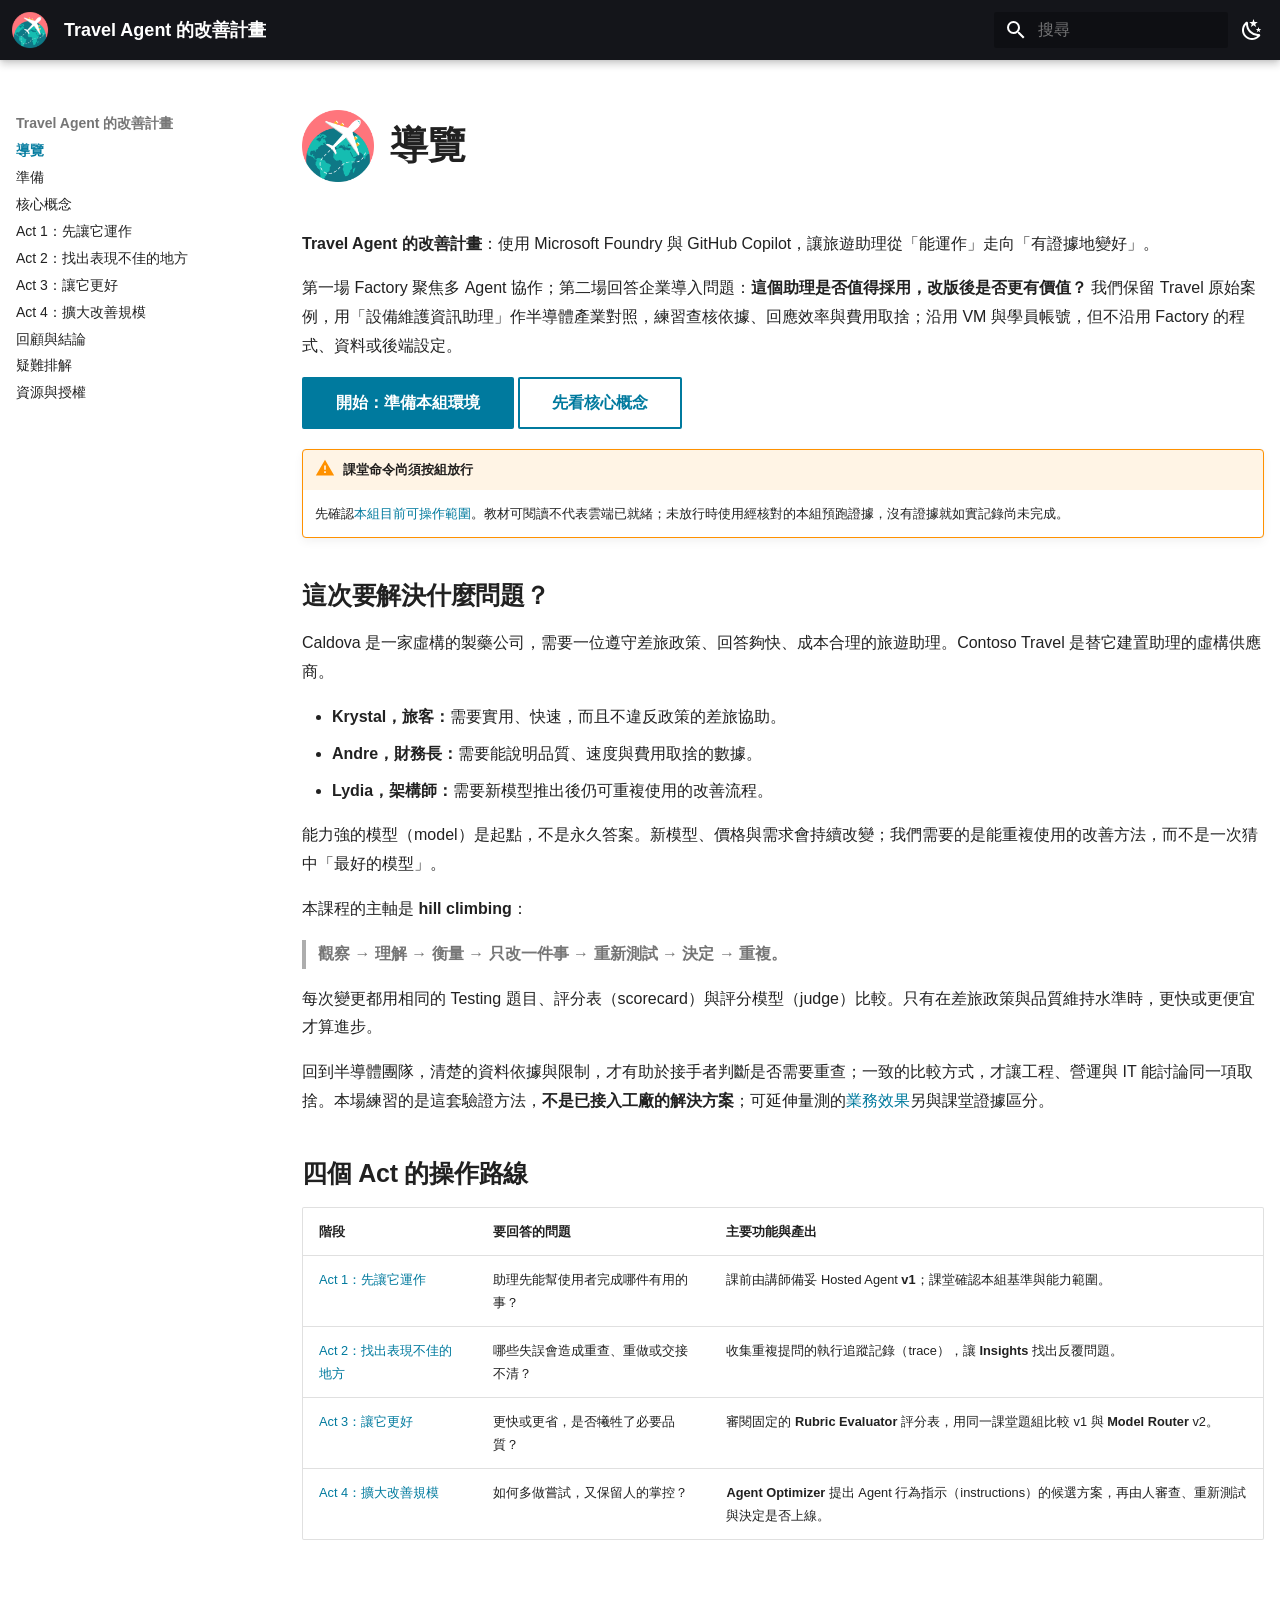
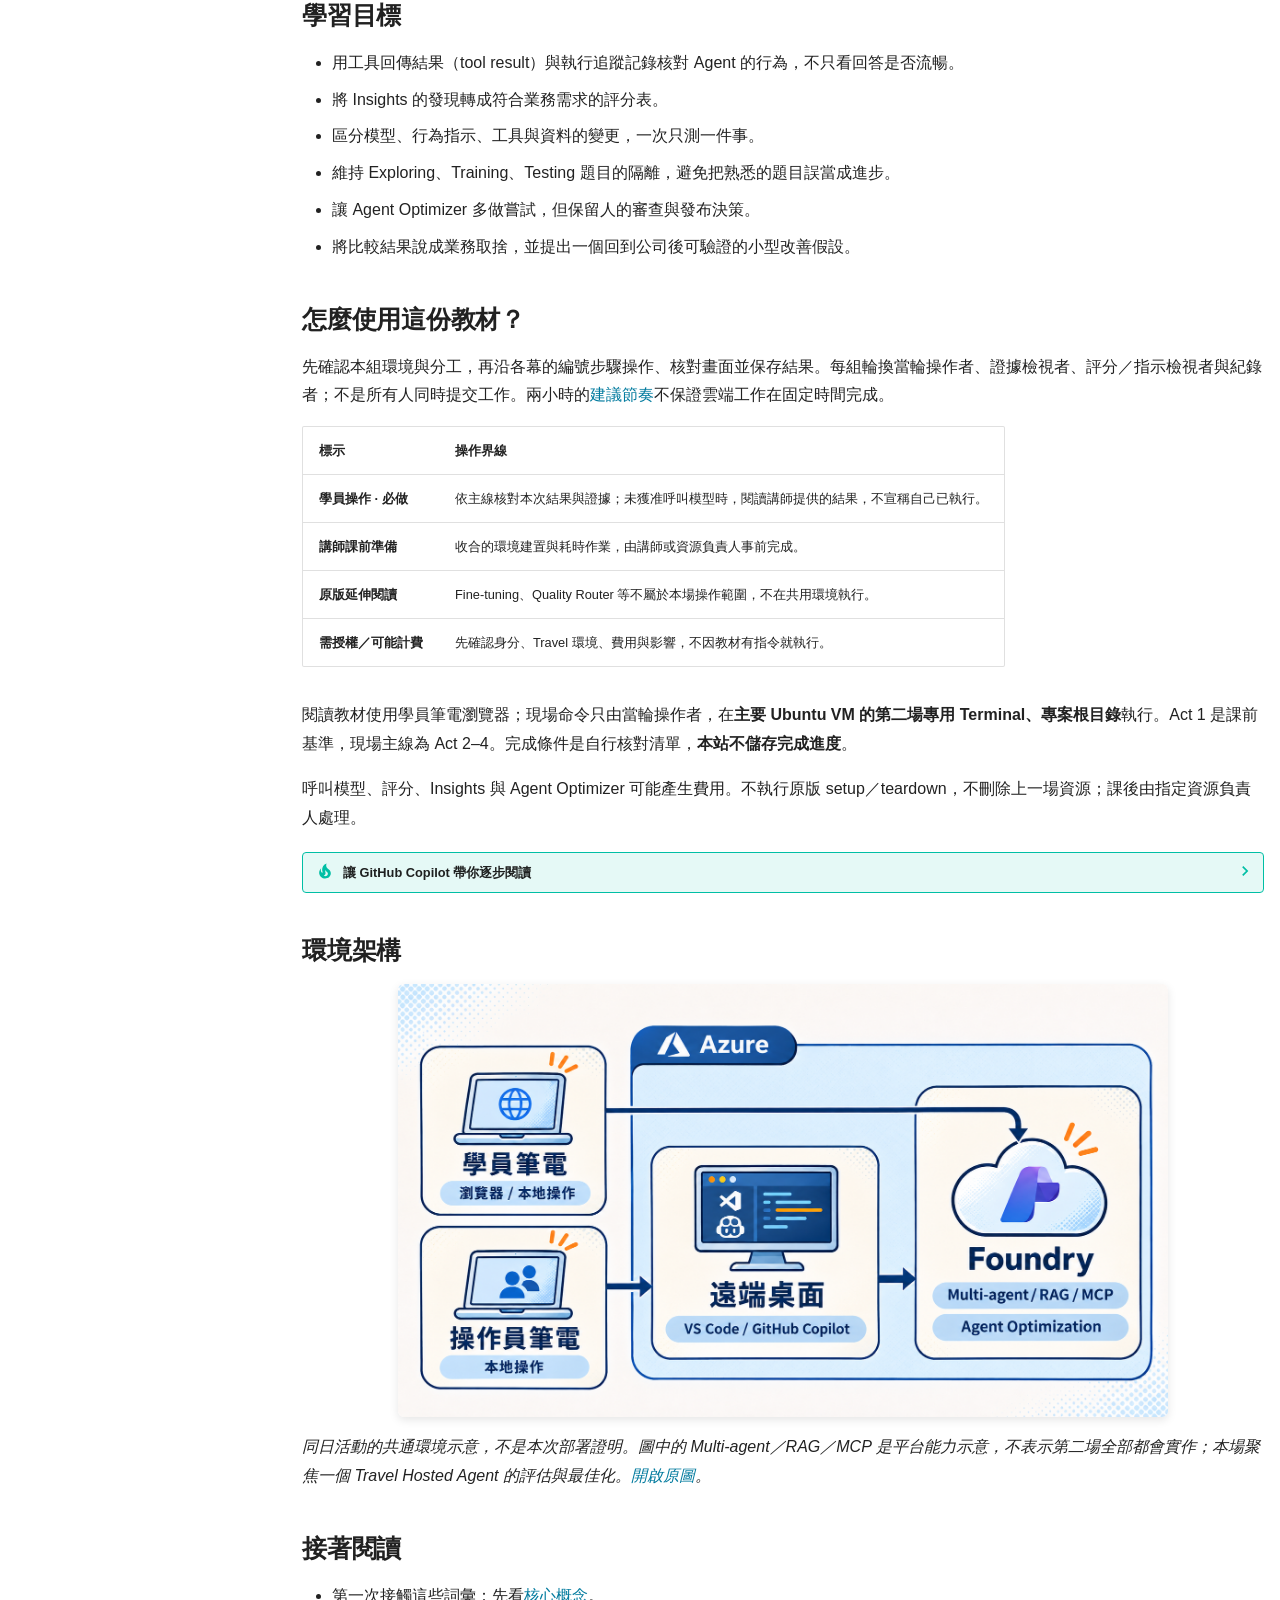
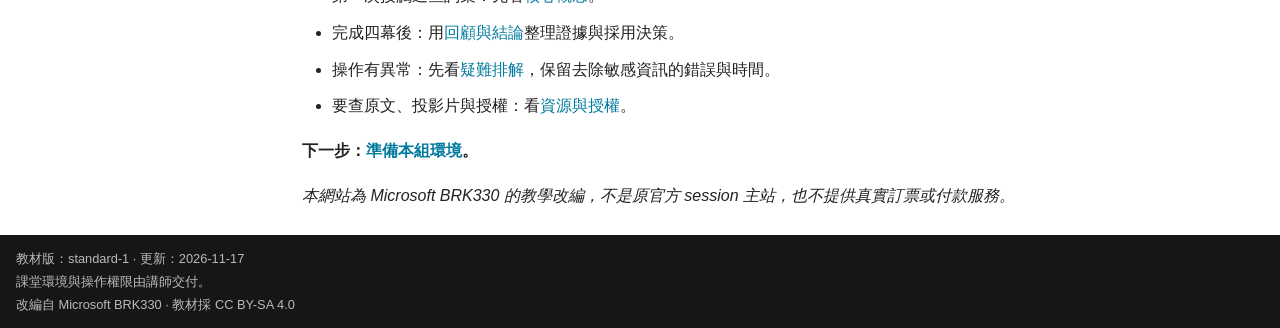
==== index.html @ c8fd4bd0 "Publish standard-1 with MkDocs 1.6.1 Content-SHA256: e7133273ea558224cf7e0428b59989c1e762b5eaa4270de" ====
<!DOCTYPE html><html lang="zh-TW" class="no-js"><head>
    
      <meta charset="utf-8">
      <meta name="viewport" content="width=device-width,initial-scale=1">
      
        <meta name="description" content="使用 Microsoft Foundry 與 GitHub Copilot，走過觀察、衡量、單步改善與人工決策的四幕旅程。">
      
      
      
        <link rel="canonical" href="https://ownway22.github.io/workshop-agent-optimization-pages/">
      
      
      
        <link rel="next" href="getting-started/">
      
      
        
      
      
      <link rel="icon" href="assets/images/travel.png">
      <meta name="generator" content="mkdocs-1.6.1, mkdocs-material-9.8.1">
    
    
      
        <title>導覽 - Travel Agent 的改善計畫</title>
      
    
    
      <link rel="stylesheet" href="assets/stylesheets/main.57a0d79d.min.css">
      
        
        <link rel="stylesheet" href="assets/stylesheets/palette.fb2fffe2.min.css">
      
      


    
    
      
    
    
      
    
    
      <link rel="stylesheet" href="assets/stylesheets/extra.css">
    
    <script>__md_scope=new URL(".",location),__md_hash=e=>[...e].reduce(((e,_)=>(e<<5)-e+_.charCodeAt(0)),0),__md_get=(e,_=localStorage,t=__md_scope)=>JSON.parse(_.getItem(t.pathname+"."+e)),__md_set=(e,_,t=localStorage,a=__md_scope)=>{try{t.setItem(a.pathname+"."+e,JSON.stringify(_))}catch(e){}}</script>
    
      

    
    
  <link href="assets/stylesheets/glightbox.min.css" rel="stylesheet"><script src="assets/javascripts/glightbox.min.js"></script><style id="glightbox-style">
            html.glightbox-open { overflow: initial; height: 100%; }
            .gslide-title { margin-top: 0px; user-select: text; }
            .gslide-desc { color: #666; user-select: text; }
            .gslide-image img { background: white; }
            .gscrollbar-fixer { padding-right: 15px; }
            .gdesc-inner { font-size: 0.75rem; }
            body[data-md-color-scheme="slate"] .gdesc-inner { background: var(--md-default-bg-color); }
            body[data-md-color-scheme="slate"] .gslide-title { color: var(--md-default-fg-color); }
            body[data-md-color-scheme="slate"] .gslide-desc { color: var(--md-default-fg-color); }
        </style></head>
  
  
    
    
      
    
    
    
    
    <body dir="ltr" data-md-color-scheme="default" data-md-color-primary="black" data-md-color-accent="cyan">
  
    
    <input class="md-toggle" data-md-toggle="drawer" type="checkbox" id="__drawer" autocomplete="off">
    <input class="md-toggle" data-md-toggle="search" type="checkbox" id="__search" autocomplete="off">
    <label class="md-overlay" for="__drawer"></label>
    <div data-md-component="skip">
      
        
        <a href="#操作導覽" class="md-skip">
          跳轉到
        </a>
      
    </div>
    <div data-md-component="announce">
      
    </div>
    
    
      

  

<header class="md-header md-header--shadow" data-md-component="header">
  <nav class="md-header__inner md-grid" aria-label="頁首">
    <a href="." title="Travel Agent 的改善計畫" class="md-header__button md-logo" aria-label="Travel Agent 的改善計畫" data-md-component="logo">
      
  <img src="assets/images/travel.png" alt="logo" width="512" height="512" class="no-lightbox off-glb">

    </a>
    <label class="md-header__button md-icon" for="__drawer">
      
      <svg xmlns="http://www.w3.org/2000/svg" viewBox="0 0 24 24"><path d="M3 6h18v2H3zm0 5h18v2H3zm0 5h18v2H3z"></path></svg>
    </label>
    <div class="md-header__title" data-md-component="header-title">
      <div class="md-header__ellipsis">
        <div class="md-header__topic">
          <span class="md-ellipsis">
            Travel Agent 的改善計畫
          </span>
        </div>
        <div class="md-header__topic" data-md-component="header-topic">
          <span class="md-ellipsis">
            
              導覽
            
          </span>
        </div>
      </div>
    </div>
    
      
        <form class="md-header__option" data-md-component="palette">
  
    
    
    
    <input class="md-option" data-md-color-media="" data-md-color-scheme="default" data-md-color-primary="black" data-md-color-accent="cyan" aria-label="切換深色模式" type="radio" name="__palette" id="__palette_0">
    
      <label class="md-header__button md-icon" title="切換深色模式" for="__palette_1" hidden="">
        <svg xmlns="http://www.w3.org/2000/svg" viewBox="0 0 24 24"><path d="m17.75 4.09-2.53 1.94.91 3.06-2.63-1.81-2.63 1.81.91-3.06-2.53-1.94L12.44 4l1.06-3 1.06 3zm3.5 6.91-1.64 1.25.59 1.98-1.7-1.17-1.7 1.17.59-1.98L15.75 11l2.06-.05L18.5 9l.69 1.95zm-2.28 4.95c.83-.08 1.72 1.1 1.19 1.85-.32.45-.66.87-1.08 1.27C15.17 23 8.84 23 4.94 19.07c-3.91-3.9-3.91-10.24 0-14.14.4-.4.82-.76 1.27-1.08.75-.53 1.93.36 1.85 1.19-.27 2.86.69 5.83 2.89 8.02a9.96 9.96 0 0 0 8.02 2.89m-1.64 2.02a12.08 12.08 0 0 1-7.8-3.47c-2.17-2.19-3.33-5-3.49-7.82-2.81 3.14-2.7 7.96.31 10.98 3.02 3.01 7.84 3.12 10.98.31"></path></svg>
      </label>
    
  
    
    
    
    <input class="md-option" data-md-color-media="" data-md-color-scheme="slate" data-md-color-primary="black" data-md-color-accent="cyan" aria-label="切換淺色模式" type="radio" name="__palette" id="__palette_1">
    
      <label class="md-header__button md-icon" title="切換淺色模式" for="__palette_0" hidden="">
        <svg xmlns="http://www.w3.org/2000/svg" viewBox="0 0 24 24"><path d="M12 7a5 5 0 0 1 5 5 5 5 0 0 1-5 5 5 5 0 0 1-5-5 5 5 0 0 1 5-5m0 2a3 3 0 0 0-3 3 3 3 0 0 0 3 3 3 3 0 0 0 3-3 3 3 0 0 0-3-3m0-7 2.39 3.42C13.65 5.15 12.84 5 12 5s-1.65.15-2.39.42zM3.34 7l4.16-.35A7.2 7.2 0 0 0 5.94 8.5c-.44.74-.69 1.5-.83 2.29zm.02 10 1.76-3.77a7.131 7.131 0 0 0 2.38 4.14zM20.65 7l-1.77 3.79a7.02 7.02 0 0 0-2.38-4.15zm-.01 10-4.14.36c.59-.51 1.12-1.14 1.54-1.86.42-.73.69-1.5.83-2.29zM12 22l-2.41-3.44c.74.27 1.55.44 2.41.44.82 0 1.63-.17 2.37-.44z"></path></svg>
      </label>
    
  
</form>
      
    
    
      <script>var palette=__md_get("__palette");if(palette&&palette.color){if("(prefers-color-scheme)"===palette.color.media){var media=matchMedia("(prefers-color-scheme: light)"),input=document.querySelector(media.matches?"[data-md-color-media='(prefers-color-scheme: light)']":"[data-md-color-media='(prefers-color-scheme: dark)']");palette.color.media=input.getAttribute("data-md-color-media"),palette.color.scheme=input.getAttribute("data-md-color-scheme"),palette.color.primary=input.getAttribute("data-md-color-primary"),palette.color.accent=input.getAttribute("data-md-color-accent")}for(var[key,value]of Object.entries(palette.color))document.body.setAttribute("data-md-color-"+key,value)}</script>
    
    
    
      
      
        <label class="md-header__button md-icon" for="__search">
          
          <svg xmlns="http://www.w3.org/2000/svg" viewBox="0 0 24 24"><path d="M9.5 3A6.5 6.5 0 0 1 16 9.5c0 1.61-.59 3.09-1.56 4.23l.27.27h.79l5 5-1.5 1.5-5-5v-.79l-.27-.27A6.52 6.52 0 0 1 9.5 16 6.5 6.5 0 0 1 3 9.5 6.5 6.5 0 0 1 9.5 3m0 2C7 5 5 7 5 9.5S7 14 9.5 14 14 12 14 9.5 12 5 9.5 5"></path></svg>
        </label>
        <div class="md-search" data-md-component="search" role="dialog">
  <label class="md-search__overlay" for="__search"></label>
  <div class="md-search__inner" role="search">
    <form class="md-search__form" name="search">
      <input type="text" class="md-search__input" name="query" aria-label="搜尋" placeholder="搜尋" autocapitalize="off" autocorrect="off" autocomplete="off" spellcheck="false" data-md-component="search-query" required="">
      <label class="md-search__icon md-icon" for="__search">
        
        <svg xmlns="http://www.w3.org/2000/svg" viewBox="0 0 24 24"><path d="M9.5 3A6.5 6.5 0 0 1 16 9.5c0 1.61-.59 3.09-1.56 4.23l.27.27h.79l5 5-1.5 1.5-5-5v-.79l-.27-.27A6.52 6.52 0 0 1 9.5 16 6.5 6.5 0 0 1 3 9.5 6.5 6.5 0 0 1 9.5 3m0 2C7 5 5 7 5 9.5S7 14 9.5 14 14 12 14 9.5 12 5 9.5 5"></path></svg>
        
        <svg xmlns="http://www.w3.org/2000/svg" viewBox="0 0 24 24"><path d="M20 11v2H8l5.5 5.5-1.42 1.42L4.16 12l7.92-7.92L13.5 5.5 8 11z"></path></svg>
      </label>
      <nav class="md-search__options" aria-label="搜尋">
        
        <button type="reset" class="md-search__icon md-icon" title="清除" aria-label="清除" tabindex="-1">
          
          <svg xmlns="http://www.w3.org/2000/svg" viewBox="0 0 24 24"><path d="M19 6.41 17.59 5 12 10.59 6.41 5 5 6.41 10.59 12 5 17.59 6.41 19 12 13.41 17.59 19 19 17.59 13.41 12z"></path></svg>
        </button>
      </nav>
      
        <div class="md-search__suggest" data-md-component="search-suggest"></div>
      
    </form>
    <div class="md-search__output">
      <div class="md-search__scrollwrap" tabindex="0" data-md-scrollfix="">
        <div class="md-search-result" data-md-component="search-result">
          <div class="md-search-result__meta">
            正在初始化搜尋引擎
          </div>
          <ol class="md-search-result__list" role="presentation"></ol>
        </div>
      </div>
    </div>
  </div>
</div>
      
    
    
  </nav>
  
</header>
    
    <div class="md-container" data-md-component="container">
      
      
        
          
        
      
      <main class="md-main" data-md-component="main">
        <div class="md-main__inner md-grid">
          
            
              
                
              
              <div class="md-sidebar md-sidebar--primary" data-md-component="sidebar" data-md-type="navigation">
                <div class="md-sidebar__scrollwrap">
                  <div class="md-sidebar__inner">
                    



  

<nav class="md-nav md-nav--primary md-nav--integrated" aria-label="導覽列" data-md-level="0">
  <label class="md-nav__title" for="__drawer">
    <a href="." title="Travel Agent 的改善計畫" class="md-nav__button md-logo" aria-label="Travel Agent 的改善計畫" data-md-component="logo">
      
  <img src="assets/images/travel.png" alt="logo" width="512" height="512" class="no-lightbox off-glb">

    </a>
    Travel Agent 的改善計畫
  </label>
  
  <ul class="md-nav__list" data-md-scrollfix="">
    
      
      
  
  
    
  
  
  
    <li class="md-nav__item md-nav__item--active">
      
      <input class="md-nav__toggle md-toggle" type="checkbox" id="__toc">
      
      
        
      
      
        <label class="md-nav__link md-nav__link--active" for="__toc">
          
  
  
  <span class="md-ellipsis">
    
  
    導覽
  

    
  </span>
  
  

          <span class="md-nav__icon md-icon"></span>
        </label>
      
      <a href="." class="md-nav__link md-nav__link--active">
        
  
  
  <span class="md-ellipsis">
    
  
    導覽
  

    
  </span>
  
  

      </a>
      
        

  

<nav class="md-nav md-nav--secondary" aria-label="本頁目錄">
  
  
  
    
  
  
    <label class="md-nav__title" for="__toc">
      <span class="md-nav__icon md-icon"></span>
      本頁目錄
    </label>
    <ul class="md-nav__list" data-md-component="toc" data-md-scrollfix="">
      
        <li class="md-nav__item">
  <a href="#這次要解決什麼問題" class="md-nav__link">
    <span class="md-ellipsis">
      
        這次要解決什麼問題？
      
    </span>
  </a>
  
</li>
      
        <li class="md-nav__item">
  <a href="#四個-act-的操作路線" class="md-nav__link">
    <span class="md-ellipsis">
      
        四個 Act 的操作路線
      
    </span>
  </a>
  
</li>
      
        <li class="md-nav__item">
  <a href="#學習目標" class="md-nav__link">
    <span class="md-ellipsis">
      
        學習目標
      
    </span>
  </a>
  
</li>
      
        <li class="md-nav__item">
  <a href="#怎麼使用這份教材" class="md-nav__link">
    <span class="md-ellipsis">
      
        怎麼使用這份教材？
      
    </span>
  </a>
  
</li>
      
        <li class="md-nav__item">
  <a href="#環境架構" class="md-nav__link">
    <span class="md-ellipsis">
      
        環境架構
      
    </span>
  </a>
  
</li>
      
        <li class="md-nav__item">
  <a href="#接著閱讀" class="md-nav__link">
    <span class="md-ellipsis">
      
        接著閱讀
      
    </span>
  </a>
  
</li>
      
    </ul>
  
</nav>
      
    </li>
  

    
      
      
  
  
  
  
    <li class="md-nav__item">
      <a href="getting-started/" class="md-nav__link">
        
  
  
  <span class="md-ellipsis">
    
  
    準備
  

    
  </span>
  
  

      </a>
    </li>
  

    
      
      
  
  
  
  
    <li class="md-nav__item">
      <a href="reference/concepts/" class="md-nav__link">
        
  
  
  <span class="md-ellipsis">
    
  
    核心概念
  

    
  </span>
  
  

      </a>
    </li>
  

    
      
      
  
  
  
  
    <li class="md-nav__item">
      <a href="act-1/" class="md-nav__link">
        
  
  
  <span class="md-ellipsis">
    
  
    Act 1：先讓它運作
  

    
  </span>
  
  

      </a>
    </li>
  

    
      
      
  
  
  
  
    <li class="md-nav__item">
      <a href="act-2/" class="md-nav__link">
        
  
  
  <span class="md-ellipsis">
    
  
    Act 2：找出表現不佳的地方
  

    
  </span>
  
  

      </a>
    </li>
  

    
      
      
  
  
  
  
    <li class="md-nav__item">
      <a href="act-3/" class="md-nav__link">
        
  
  
  <span class="md-ellipsis">
    
  
    Act 3：讓它更好
  

    
  </span>
  
  

      </a>
    </li>
  

    
      
      
  
  
  
  
    <li class="md-nav__item">
      <a href="act-4/" class="md-nav__link">
        
  
  
  <span class="md-ellipsis">
    
  
    Act 4：擴大改善規模
  

    
  </span>
  
  

      </a>
    </li>
  

    
      
      
  
  
  
  
    <li class="md-nav__item">
      <a href="reference/review-and-conclusion/" class="md-nav__link">
        
  
  
  <span class="md-ellipsis">
    
  
    回顧與結論
  

    
  </span>
  
  

      </a>
    </li>
  

    
      
      
  
  
  
  
    <li class="md-nav__item">
      <a href="reference/troubleshooting/" class="md-nav__link">
        
  
  
  <span class="md-ellipsis">
    
  
    疑難排解
  

    
  </span>
  
  

      </a>
    </li>
  

    
      
      
  
  
  
  
    <li class="md-nav__item">
      <a href="reference/resources-and-license/" class="md-nav__link">
        
  
  
  <span class="md-ellipsis">
    
  
    資源與授權
  

    
  </span>
  
  

      </a>
    </li>
  

    
  </ul>
</nav>
                  </div>
                </div>
              </div>
            
            
          
          
            <div class="md-content" data-md-component="content">
              
              <article class="md-content__inner md-typeset">
                
                  
  




<h1 class="travel-title workshop-home-title" id="操作導覽"><img src="assets/images/travel.png" alt="" width="72" height="72" class="travel-logo workshop-title-icon no-lightbox off-glb" aria-hidden="true"> 導覽<a class="headerlink" href="#操作導覽" title="Permanent link">¶</a></h1>
<p><strong>Travel Agent 的改善計畫</strong>：使用 Microsoft Foundry 與 GitHub Copilot，讓旅遊助理從「能運作」走向「有證據地變好」。</p>
<p>第一場 Factory 聚焦多 Agent 協作；第二場回答企業導入問題：<strong>這個助理是否值得採用，改版後是否更有價值？</strong> 我們保留 Travel 原始案例，用「設備維護資訊助理」作半導體產業對照，練習查核依據、回應效率與費用取捨；沿用 VM 與學員帳號，但不沿用 Factory 的程式、資料或後端設定。</p>
<p><a class="md-button md-button--primary" href="getting-started/">開始：準備本組環境</a>
<a class="md-button" href="reference/concepts/">先看核心概念</a></p>
<div class="admonition warning">
<p class="admonition-title">課堂命令尚須按組放行</p>
<p>先確認<a href="getting-started/#readiness">本組目前可操作範圍</a>。教材可閱讀不代表雲端已就緒；未放行時使用經核對的本組預跑證據，沒有證據就如實記錄尚未完成。</p>
</div>
<h2 id="這次要解決什麼問題">這次要解決什麼問題？<a class="headerlink" href="#這次要解決什麼問題" title="Permanent link">¶</a></h2>
<p>Caldova 是一家虛構的製藥公司，需要一位遵守差旅政策、回答夠快、成本合理的旅遊助理。Contoso Travel 是替它建置助理的虛構供應商。</p>
<ul>
<li><strong>Krystal，旅客：</strong>需要實用、快速，而且不違反政策的差旅協助。</li>
<li><strong>Andre，財務長：</strong>需要能說明品質、速度與費用取捨的數據。</li>
<li><strong>Lydia，架構師：</strong>需要新模型推出後仍可重複使用的改善流程。</li>
</ul>
<p>能力強的模型（model）是起點，不是永久答案。新模型、價格與需求會持續改變；我們需要的是能重複使用的改善方法，而不是一次猜中「最好的模型」。</p>
<p>本課程的主軸是 <strong>hill climbing</strong>：</p>
<blockquote>
<p><strong>觀察 → 理解 → 衡量 → 只改一件事 → 重新測試 → 決定 → 重複。</strong></p>
</blockquote>
<p>每次變更都用相同的 Testing 題目、評分表（scorecard）與評分模型（judge）比較。只有在差旅政策與品質維持水準時，更快或更便宜才算進步。</p>
<p>回到半導體團隊，清楚的資料依據與限制，才有助於接手者判斷是否需要重查；一致的比較方式，才讓工程、營運與 IT 能討論同一項取捨。本場練習的是這套驗證方法，<strong>不是已接入工廠的解決方案</strong>；可延伸量測的<a href="reference/review-and-conclusion/#business-outcomes">業務效果</a>另與課堂證據區分。</p>
<h2 id="四個-act-的操作路線">四個 Act 的操作路線<a class="headerlink" href="#四個-act-的操作路線" title="Permanent link">¶</a></h2>
<table>
<thead>
<tr>
<th>階段</th>
<th>要回答的問題</th>
<th>主要功能與產出</th>
</tr>
</thead>
<tbody>
<tr>
<td><a href="act-1/">Act 1：先讓它運作</a></td>
<td>助理先能幫使用者完成哪件有用的事？</td>
<td>課前由講師備妥 Hosted Agent <strong>v1</strong>；課堂確認本組基準與能力範圍。</td>
</tr>
<tr>
<td><a href="act-2/">Act 2：找出表現不佳的地方</a></td>
<td>哪些失誤會造成重查、重做或交接不清？</td>
<td>收集重複提問的執行追蹤記錄（trace），讓 <strong>Insights</strong> 找出反覆問題。</td>
</tr>
<tr>
<td><a href="act-3/">Act 3：讓它更好</a></td>
<td>更快或更省，是否犧牲了必要品質？</td>
<td>審閱固定的 <strong>Rubric Evaluator</strong> 評分表，用同一課堂題組比較 v1 與 <strong>Model Router</strong> v2。</td>
</tr>
<tr>
<td><a href="act-4/">Act 4：擴大改善規模</a></td>
<td>如何多做嘗試，又保留人的掌控？</td>
<td><strong>Agent Optimizer</strong> 提出 Agent 行為指示（instructions）的候選方案，再由人審查、重新測試與決定是否上線。</td>
</tr>
</tbody>
</table>
<h2 id="學習目標">學習目標<a class="headerlink" href="#學習目標" title="Permanent link">¶</a></h2>
<ul>
<li>用工具回傳結果（tool result）與執行追蹤記錄核對 Agent 的行為，不只看回答是否流暢。</li>
<li>將 Insights 的發現轉成符合業務需求的評分表。</li>
<li>區分模型、行為指示、工具與資料的變更，一次只測一件事。</li>
<li>維持 Exploring、Training、Testing 題目的隔離，避免把熟悉的題目誤當成進步。</li>
<li>讓 Agent Optimizer 多做嘗試，但保留人的審查與發布決策。</li>
<li>將比較結果說成業務取捨，並提出一個回到公司後可驗證的小型改善假設。</li>
</ul>
<h2 id="怎麼使用這份教材">怎麼使用這份教材？<a class="headerlink" href="#怎麼使用這份教材" title="Permanent link">¶</a></h2>
<p>先確認本組環境與分工，再沿各幕的編號步驟操作、核對畫面並保存結果。每組輪換當輪操作者、證據檢視者、評分／指示檢視者與紀錄者；不是所有人同時提交工作。兩小時的<a href="getting-started/#schedule">建議節奏</a>不保證雲端工作在固定時間完成。</p>
<table>
<thead>
<tr>
<th>標示</th>
<th>操作界線</th>
</tr>
</thead>
<tbody>
<tr>
<td><strong>學員操作 · 必做</strong></td>
<td>依主線核對本次結果與證據；未獲准呼叫模型時，閱讀講師提供的結果，不宣稱自己已執行。</td>
</tr>
<tr>
<td><strong>講師課前準備</strong></td>
<td>收合的環境建置與耗時作業，由講師或資源負責人事前完成。</td>
</tr>
<tr>
<td><strong>原版延伸閱讀</strong></td>
<td>Fine-tuning、Quality Router 等不屬於本場操作範圍，不在共用環境執行。</td>
</tr>
<tr>
<td><strong>需授權／可能計費</strong></td>
<td>先確認身分、Travel 環境、費用與影響，不因教材有指令就執行。</td>
</tr>
</tbody>
</table>
<p>閱讀教材使用學員筆電瀏覽器；現場命令只由當輪操作者，在<strong>主要 Ubuntu VM 的第二場專用 Terminal、專案根目錄</strong>執行。Act 1 是課前基準，現場主線為 Act 2–4。完成條件是自行核對清單，<strong>本站不儲存完成進度</strong>。</p>
<p>呼叫模型、評分、Insights 與 Agent Optimizer 可能產生費用。不執行原版 setup／teardown，不刪除上一場資源；課後由指定資源負責人處理。</p>
<details class="tip">
<summary>讓 GitHub Copilot 帶你逐步閱讀</summary>
<p>將以下 prompt 貼到 Copilot Chat。它可以協助說明，不代表獲得操作雲端資源的授權。</p>
<div class="highlight"><pre><span></span><code>請依照 Travel Agent 的改善計畫，從「準備」開始，一次帶我完成一個步驟。
每一步先說明目的與 hill climbing 的關係，確認本組已放行，再解釋本場交付的指令。
等我貼上結果後，解釋實際產出、注意事項與下一步。
不要照搬原版 setup／teardown，不自行提交雲端工作或切換上線版本。
</code></pre></div>
</details>
<h2 id="環境架構">環境架構<a class="headerlink" href="#環境架構" title="Permanent link">¶</a></h2>
<p><a class="glightbox" data-type="image" data-width="auto" data-height="auto" href="assets/images/workshop-env-architecture.png" data-title="Workshop 環境架構示意：學員筆電連接 Microsoft Foundry，操作員透過 Azure 遠端桌面的 VS Code 與 GitHub Copilot 操作 Foundry" data-desc-position="bottom"><img alt="Workshop 環境架構示意：學員筆電連接 Microsoft Foundry，操作員透過 Azure 遠端桌面的 VS Code 與 GitHub Copilot 操作 Foundry" class="workshop-architecture" decoding="async" height="941" loading="lazy" src="assets/images/workshop-env-architecture.png" width="1672"></a></p>
<p><em>同日活動的共通環境示意，不是本次部署證明。圖中的 Multi-agent／RAG／MCP 是平台能力示意，不表示第二場全部都會實作；本場聚焦一個 Travel Hosted Agent 的評估與最佳化。<a href="assets/images/workshop-env-architecture.png">開啟原圖</a>。</em></p>
<h2 id="接著閱讀">接著閱讀<a class="headerlink" href="#接著閱讀" title="Permanent link">¶</a></h2>
<ul>
<li>第一次接觸這些詞彙：先看<a href="reference/concepts/">核心概念</a>。</li>
<li>完成四幕後：用<a href="reference/review-and-conclusion/">回顧與結論</a>整理證據與採用決策。</li>
<li>操作有異常：先看<a href="reference/troubleshooting/">疑難排解</a>，保留去除敏感資訊的錯誤與時間。</li>
<li>要查原文、投影片與授權：看<a href="reference/resources-and-license/">資源與授權</a>。</li>
</ul>
<p><strong>下一步：<a href="getting-started/">準備本組環境</a>。</strong></p>
<p><em>本網站為 Microsoft BRK330 的教學改編，不是原官方 session 主站，也不提供真實訂票或付款服務。</em></p>







  
  




  



                
              </article>
            </div>
          
          
<script>var target=document.getElementById(location.hash.slice(1));target&&target.name&&(target.checked=target.name.startsWith("__tabbed_"))</script>
        </div>
        
          <button type="button" class="md-top md-icon" data-md-component="top" hidden="">
  
  <svg xmlns="http://www.w3.org/2000/svg" viewBox="0 0 24 24"><path d="M13 20h-2V8l-5.5 5.5-1.42-1.42L12 4.16l7.92 7.92-1.42 1.42L13 8z"></path></svg>
  回到頂端
</button>
        
      </main>
      
        <footer class="md-footer">
  
  <div class="md-footer-meta md-typeset">
    <div class="md-footer-meta__inner md-grid">
      <div class="md-copyright">
  
    <div class="md-copyright__highlight">
      教材版：standard-1 · 更新：2026-11-17<br> 課堂環境與操作權限由講師交付。<br> 改編自 Microsoft BRK330 · 教材採 CC BY-SA 4.0
    </div>
  
  
</div>
      
    </div>
  </div>
</footer>
      
    </div>
    <div class="md-dialog" data-md-component="dialog">
      <div class="md-dialog__inner md-typeset"></div>
    </div>
    
    
    
      
      
      <script id="__config" type="application/json">{"annotate": null, "base": ".", "features": ["navigation.top", "toc.follow", "toc.integrate", "search.highlight", "search.suggest", "content.code.copy"], "search": "assets/javascripts/workers/search.a7633da7.min.js", "tags": null, "translations": {"clipboard.copied": "\u5df2\u8907\u88fd", "clipboard.copy": "\u8907\u88fd", "search.result.more.one": "\u6b64\u9801\u5c1a\u6709 1 \u500b\u7b26\u5408\u7684\u9805\u76ee", "search.result.more.other": "\u6b64\u9801\u5c1a\u6709 # \u500b\u7b26\u5408\u7684\u9805\u76ee", "search.result.none": "\u6c92\u6709\u7b26\u5408\u7684\u9805\u76ee", "search.result.one": "\u627e\u5230 1 \u500b\u7b26\u5408\u7684\u9805\u76ee", "search.result.other": "\u627e\u5230 # \u500b\u7b26\u5408\u7684\u9805\u76ee", "search.result.placeholder": "\u6253\u5b57\u9032\u884c\u641c\u5c0b", "search.result.term.missing": "\u7f3a\u5c11\u5b57\u8a5e", "select.version": "\u9078\u64c7\u7248\u672c"}, "version": null}</script>
    
    
      <script src="assets/javascripts/bundle.a5f9d56c.min.js"></script>
      
        <script src="assets/javascripts/standard-1.js"></script>
      
    
  
<script id="init-glightbox">const lightbox = GLightbox({"touchNavigation": true, "loop": false, "zoomable": true, "draggable": true, "openEffect": "zoom", "closeEffect": "zoom", "slideEffect": "slide"});
document$.subscribe(()=>{ lightbox.reload(); });
</script></body></html>
---- assets/stylesheets/main.57a0d79d.min.css ----
@charset "UTF-8";html{box-sizing:border-box;-webkit-text-size-adjust:none;-moz-text-size-adjust:none;text-size-adjust:none}*,:after,:before{box-sizing:inherit}@media(prefers-reduced-motion){*,:after,:before{transition:none!important}}body{margin:0;-webkit-font-smoothing:antialiased;-moz-osx-font-smoothing:grayscale;--md-text-font-family:var(--md-text-font, _),
    -apple-system, BlinkMacSystemFont, Helvetica, Arial, sans-serif;--md-code-font-family:var(--md-code-font, _),
    SFMono-Regular, Consolas, Menlo, monospace}.md-typeset code:not(.focus-visible),a,button,input,label{-webkit-tap-highlight-color:transparent}a{color:inherit;text-decoration:none}hr{box-sizing:initial;display:block;height:.05rem;padding:0;overflow:visible;border:0}small{font-size:80%}sub,sup{line-height:1em}img{border-style:none}table{border-spacing:0;border-collapse:initial}td,th{font-weight:400;vertical-align:top}button{padding:0;margin:0;font-family:inherit;font-size:inherit;background:#0000;border:0}input{border:0;outline:none}:root{--md-primary-fg-color:#4051b5;--md-primary-fg-color--light:#5d6cc0;--md-primary-fg-color--dark:#303fa1;--md-primary-bg-color:#fff;--md-primary-bg-color--light:#ffffffb3;--md-accent-fg-color:#526cfe;--md-accent-fg-color--transparent:#526cfe1a;--md-accent-bg-color:#fff;--md-accent-bg-color--light:#ffffffb3;--md-typeset-table-sort-icon:url("data:image/svg+xml;charset=utf-8,<svg xmlns='http://www.w3.org/2000/svg' viewBox='0 0 24 24'><path d='m18 21-4-4h3V7h-3l4-4 4 4h-3v10h3M2 19v-2h10v2M2 13v-2h7v2M2 7V5h4v2z'/></svg>");--md-typeset-table-sort-icon--asc:url("data:image/svg+xml;charset=utf-8,<svg xmlns='http://www.w3.org/2000/svg' viewBox='0 0 24 24'><path d='M19 17h3l-4 4-4-4h3V3h2M2 17h10v2H2M6 5v2H2V5m0 6h7v2H2z'/></svg>");--md-typeset-table-sort-icon--desc:url("data:image/svg+xml;charset=utf-8,<svg xmlns='http://www.w3.org/2000/svg' viewBox='0 0 24 24'><path d='M19 7h3l-4-4-4 4h3v14h2M2 17h10v2H2M6 5v2H2V5m0 6h7v2H2z'/></svg>")}[data-md-color-scheme=default]{color-scheme:light}[data-md-color-scheme=default] img[src$="#gh-dark-mode-only"],[data-md-color-scheme=default] img[src$="#only-dark"]{display:none}:root,[data-md-color-scheme=default]{--md-hue:225deg;--md-default-fg-color:#000000de;--md-default-fg-color--light:#0000008a;--md-default-fg-color--lighter:#00000052;--md-default-fg-color--lightest:#00000012;--md-default-bg-color:#fff;--md-default-bg-color--light:#ffffffb3;--md-default-bg-color--lighter:#ffffff4d;--md-default-bg-color--lightest:#ffffff1f;--md-code-fg-color:#36464e;--md-code-bg-color:#f5f5f5;--md-code-bg-color--light:#f5f5f5b3;--md-code-bg-color--lighter:#f5f5f54d;--md-code-hl-color:#4287ff;--md-code-hl-color--light:#4287ff1a;--md-code-hl-number-color:#d52a2a;--md-code-hl-special-color:#db1457;--md-code-hl-function-color:#a846b9;--md-code-hl-constant-color:#6e59d9;--md-code-hl-keyword-color:#3f6ec6;--md-code-hl-string-color:#1c7d4d;--md-code-hl-name-color:var(--md-code-fg-color);--md-code-hl-operator-color:var(--md-default-fg-color--light);--md-code-hl-punctuation-color:var(--md-default-fg-color--light);--md-code-hl-comment-color:var(--md-default-fg-color--light);--md-code-hl-generic-color:var(--md-default-fg-color--light);--md-code-hl-variable-color:var(--md-default-fg-color--light);--md-typeset-color:var(--md-default-fg-color);--md-typeset-a-color:var(--md-primary-fg-color);--md-typeset-del-color:#f5503d26;--md-typeset-ins-color:#0bd57026;--md-typeset-kbd-color:#fafafa;--md-typeset-kbd-accent-color:#fff;--md-typeset-kbd-border-color:#b8b8b8;--md-typeset-mark-color:#ffff0080;--md-typeset-table-color:#0000001f;--md-typeset-table-color--light:#00000009;--md-admonition-fg-color:var(--md-default-fg-color);--md-admonition-bg-color:var(--md-default-bg-color);--md-warning-fg-color:#000000de;--md-warning-bg-color:#ff9;--md-footer-fg-color:#fff;--md-footer-fg-color--light:#ffffffb3;--md-footer-fg-color--lighter:#ffffff73;--md-footer-bg-color:#000000de;--md-footer-bg-color--dark:#00000052;--md-shadow-z1:0 0.2rem 0.5rem #0000000d,
    0 0 0.05rem #0000001a;--md-shadow-z2:0 0.2rem 0.5rem #0000001a,
    0 0 0.05rem #00000040;--md-shadow-z3:0 0.2rem 0.5rem #0003,
    0 0 0.05rem #00000059}.md-icon svg{display:block;width:1.2rem;height:1.2rem;fill:currentcolor}aside,body,input{font-family:var(--md-text-font-family);font-feature-settings:"kern","liga";color:var(--md-typeset-color)}code,kbd,pre{font-family:var(--md-code-font-family);font-feature-settings:"kern"}.md-typeset{font-size:.8rem;line-height:1.6;overflow-wrap:break-word;-webkit-print-color-adjust:exact;color-adjust:exact}@media print{.md-typeset{font-size:.68rem}.md-typeset code,.md-typeset kbd,.md-typeset pre{white-space:pre-wrap}}.md-typeset blockquote,.md-typeset dl,.md-typeset figure,.md-typeset ol,.md-typeset pre,.md-typeset ul{margin-top:1em;margin-bottom:1em}.md-typeset h1{margin:0 0 1.25em;font-size:2em;line-height:1.3;color:var(--md-default-fg-color--light)}.md-typeset h1,.md-typeset h2{font-weight:300;letter-spacing:-.01em}.md-typeset h2{margin:1.6em 0 .64em;font-size:1.5625em;line-height:1.4}.md-typeset h3{margin:1.6em 0 .8em;font-size:1.25em;font-weight:400;line-height:1.5;letter-spacing:-.01em}.md-typeset h2+h3{margin-top:.8em}.md-typeset h4{margin:1em 0;font-weight:700;letter-spacing:-.01em}.md-typeset h5,.md-typeset h6{margin:1.25em 0;font-size:.8em;font-weight:700;color:var(--md-default-fg-color--light);letter-spacing:-.01em}.md-typeset h5{text-transform:uppercase}.md-typeset h5 code{text-transform:none}.md-typeset hr{display:flow-root;margin:1.5em 0;border-bottom:.05rem solid var(--md-default-fg-color--lightest)}.md-typeset a{color:var(--md-typeset-a-color);word-break:break-word}.md-typeset a,.md-typeset a:before{transition:color 125ms}.md-typeset a:focus,.md-typeset a:hover{color:var(--md-accent-fg-color)}.md-typeset a:focus code,.md-typeset a:hover code{color:var(--md-accent-fg-color);background-color:var(--md-accent-fg-color--transparent)}.md-typeset a code{color:var(--md-typeset-a-color)}.md-typeset a.focus-visible{outline-color:var(--md-accent-fg-color);outline-offset:.2rem}.md-typeset code,.md-typeset kbd,.md-typeset pre{font-variant-ligatures:none;color:var(--md-code-fg-color);direction:ltr;transition:background-color 125ms}.md-typeset code{padding:0 .2941176471em;font-size:.85em;word-break:break-word;background-color:var(--md-code-bg-color);border-radius:.1rem;-webkit-box-decoration-break:clone;box-decoration-break:clone;transition:color 125ms,background-color 125ms}.md-typeset code:not(.focus-visible){outline:none}.md-typeset pre{position:relative;display:flow-root;line-height:1.4}.md-typeset pre>code{display:block;padding:.7720588235em 1.1764705882em;margin:0;overflow:auto;word-break:normal;touch-action:auto;scrollbar-color:var(--md-default-fg-color--lighter) #0000;scrollbar-width:thin;outline-color:var(--md-accent-fg-color);box-shadow:none;-webkit-box-decoration-break:slice;box-decoration-break:slice}.md-typeset pre>code:hover{scrollbar-color:var(--md-accent-fg-color) #0000}.md-typeset pre>code::-webkit-scrollbar{width:.2rem;height:.2rem}.md-typeset pre>code::-webkit-scrollbar-thumb{background-color:var(--md-default-fg-color--lighter)}.md-typeset pre>code::-webkit-scrollbar-thumb:hover{background-color:var(--md-accent-fg-color)}.md-typeset kbd{display:inline-block;padding:0 .6666666667em;font-size:.75em;color:var(--md-default-fg-color);word-break:break-word;vertical-align:text-top;background-color:var(--md-typeset-kbd-color);border-radius:.1rem;box-shadow:0 .1rem 0 .05rem var(--md-typeset-kbd-border-color),0 .1rem 0 var(--md-typeset-kbd-border-color),0 -.1rem .2rem var(--md-typeset-kbd-accent-color) inset}.md-typeset mark{color:inherit;word-break:break-word;background-color:var(--md-typeset-mark-color);-webkit-box-decoration-break:clone;box-decoration-break:clone}.md-typeset abbr{text-decoration:none;cursor:help}.md-typeset [data-preview],.md-typeset abbr{border-bottom:.05rem dotted var(--md-default-fg-color--light)}.md-typeset small{opacity:.75}[dir=ltr] .md-typeset sub,[dir=ltr] .md-typeset sup{margin-left:.078125em}[dir=rtl] .md-typeset sub,[dir=rtl] .md-typeset sup{margin-right:.078125em}[dir=ltr] .md-typeset blockquote{padding-left:.6rem;border-left:.2rem solid var(--md-default-fg-color--lighter)}[dir=rtl] .md-typeset blockquote{padding-right:.6rem;border-right:.2rem solid var(--md-default-fg-color--lighter)}.md-typeset blockquote{margin-left:0;margin-right:0;color:var(--md-default-fg-color--light)}.md-typeset ul{list-style-type:disc}.md-typeset ul[type]{list-style-type:revert-layer}[dir=ltr] .md-typeset ol,[dir=ltr] .md-typeset ol li ol,[dir=ltr] .md-typeset ol li ul,[dir=ltr] .md-typeset ul,[dir=ltr] .md-typeset ul li ol,[dir=ltr] .md-typeset ul li ul{margin-left:.625em}[dir=rtl] .md-typeset ol,[dir=rtl] .md-typeset ol li ol,[dir=rtl] .md-typeset ol li ul,[dir=rtl] .md-typeset ul,[dir=rtl] .md-typeset ul li ol,[dir=rtl] .md-typeset ul li ul{margin-right:.625em}.md-typeset ol,.md-typeset ul{padding:0}.md-typeset ol:not([hidden]),.md-typeset ul:not([hidden]){display:flow-root}.md-typeset ol ol,.md-typeset ul ol{list-style-type:lower-alpha}.md-typeset ol ol ol,.md-typeset ul ol ol{list-style-type:lower-roman}.md-typeset ol ol ol ol,.md-typeset ul ol ol ol{list-style-type:upper-alpha}.md-typeset ol ol ol ol ol,.md-typeset ul ol ol ol ol{list-style-type:upper-roman}.md-typeset ol[type],.md-typeset ul[type]{list-style-type:revert-layer}[dir=ltr] .md-typeset ol li,[dir=ltr] .md-typeset ul li{margin-left:1.25em}[dir=rtl] .md-typeset ol li,[dir=rtl] .md-typeset ul li{margin-right:1.25em}.md-typeset ol li,.md-typeset ul li{margin-bottom:.5em}.md-typeset ol li blockquote,.md-typeset ol li p,.md-typeset ul li blockquote,.md-typeset ul li p{margin:.5em 0}.md-typeset ol li:last-child,.md-typeset ul li:last-child{margin-bottom:0}.md-typeset ol li ol,.md-typeset ol li ul,.md-typeset ul li ol,.md-typeset ul li ul{margin-top:.5em;margin-bottom:.5em}[dir=ltr] .md-typeset dd{margin-left:1.875em}[dir=rtl] .md-typeset dd{margin-right:1.875em}.md-typeset dd{margin-top:1em;margin-bottom:1.5em}.md-typeset img,.md-typeset svg,.md-typeset video{max-width:100%;height:auto}.md-typeset img[align=left]{margin:1em 1em 1em 0}.md-typeset img[align=right]{margin:1em 0 1em 1em}.md-typeset img[align]:only-child{margin-top:0}.md-typeset figure{display:flow-root;width:fit-content;max-width:100%;margin:1em auto;text-align:center}.md-typeset figure img{display:block;margin:0 auto}.md-typeset figcaption{max-width:24rem;margin:1em auto;font-style:italic}.md-typeset iframe{max-width:100%}.md-typeset table:not([class]){display:inline-block;max-width:100%;overflow:auto;font-size:.64rem;touch-action:auto;background-color:var(--md-default-bg-color);border:.05rem solid var(--md-typeset-table-color);border-radius:.1rem}@media print{.md-typeset table:not([class]){display:table}}.md-typeset table:not([class])+*{margin-top:1.5em}.md-typeset table:not([class]) td>:first-child,.md-typeset table:not([class]) th>:first-child{margin-top:0}.md-typeset table:not([class]) td>:last-child,.md-typeset table:not([class]) th>:last-child{margin-bottom:0}.md-typeset table:not([class]) td:not([align]),.md-typeset table:not([class]) th:not([align]){text-align:left}[dir=rtl] .md-typeset table:not([class]) td:not([align]),[dir=rtl] .md-typeset table:not([class]) th:not([align]){text-align:right}.md-typeset table:not([class]) th{min-width:5rem;padding:.9375em 1.25em;font-weight:700;vertical-align:top}.md-typeset table:not([class]) td{padding:.9375em 1.25em;vertical-align:top;border-top:.05rem solid var(--md-typeset-table-color)}.md-typeset table:not([class]) tbody tr{transition:background-color 125ms}.md-typeset table:not([class]) tbody tr:hover{background-color:var(--md-typeset-table-color--light);box-shadow:0 .05rem 0 var(--md-default-bg-color) inset}.md-typeset table:not([class]) a{word-break:normal}.md-typeset table th[role=columnheader]{cursor:pointer}[dir=ltr] .md-typeset table th[role=columnheader]:after{margin-left:.5em}[dir=rtl] .md-typeset table th[role=columnheader]:after{margin-right:.5em}.md-typeset table th[role=columnheader]:after{display:inline-block;width:1.2em;height:1.2em;vertical-align:text-bottom;content:"";-webkit-mask-image:var(--md-typeset-table-sort-icon);mask-image:var(--md-typeset-table-sort-icon);-webkit-mask-repeat:no-repeat;mask-repeat:no-repeat;-webkit-mask-size:contain;mask-size:contain;transition:background-color 125ms}.md-typeset table th[role=columnheader]:hover:after{background-color:var(--md-default-fg-color--lighter)}.md-typeset table th[role=columnheader][aria-sort=ascending]:after{background-color:var(--md-default-fg-color--light);-webkit-mask-image:var(--md-typeset-table-sort-icon--asc);mask-image:var(--md-typeset-table-sort-icon--asc)}.md-typeset table th[role=columnheader][aria-sort=descending]:after{background-color:var(--md-default-fg-color--light);-webkit-mask-image:var(--md-typeset-table-sort-icon--desc);mask-image:var(--md-typeset-table-sort-icon--desc)}.md-typeset__scrollwrap{margin:1em -.8rem;overflow-x:auto;touch-action:auto}.md-typeset__table{display:inline-block;padding:0 .8rem;margin-bottom:.5em}@media print{.md-typeset__table{display:block}}html .md-typeset__table table{display:table;width:100%;margin:0;overflow:hidden}@media screen and (max-width:44.984375em){.md-content__inner>pre{margin:1em -.8rem}.md-content__inner>pre code{border-radius:0}}.md-typeset .md-author{position:relative;display:block;flex-shrink:0;width:1.6rem;height:1.6rem;overflow:hidden;border-radius:100%;transition:color 125ms,transform 125ms}.md-typeset .md-author img{display:block}.md-typeset .md-author--more{font-size:.6rem;font-weight:700;line-height:1.6rem;color:var(--md-default-fg-color--lighter);text-align:center;background:var(--md-default-fg-color--lightest)}.md-typeset .md-author--long{width:2.4rem;height:2.4rem}.md-typeset a.md-author{transform:scale(1)}.md-typeset a.md-author img{filter:grayscale(100%) opacity(75%);border-radius:100%;transition:filter 125ms}.md-typeset a.md-author:focus,.md-typeset a.md-author:hover{z-index:1;transform:scale(1.1)}.md-typeset a.md-author:focus img,.md-typeset a.md-author:hover img{filter:grayscale(0)}.md-banner{overflow:auto;color:var(--md-footer-fg-color);background-color:var(--md-footer-bg-color)}@media print{.md-banner{display:none}}.md-banner--warning{color:var(--md-warning-fg-color);background-color:var(--md-warning-bg-color)}.md-banner__inner{padding:0 .8rem;margin:.6rem auto;font-size:.7rem}[dir=ltr] .md-banner__button{float:right}[dir=rtl] .md-banner__button{float:left}.md-banner__button{color:inherit;cursor:pointer;transition:opacity .25s}.no-js .md-banner__button{display:none}.md-banner__button:hover{opacity:.7}html{height:100%;overflow-x:hidden;font-size:125%}@media screen and (min-width:100em){html{font-size:137.5%}}@media screen and (min-width:125em){html{font-size:150%}}body{position:relative;display:flex;flex-direction:column;width:100%;min-height:100%;font-size:.5rem;background-color:var(--md-default-bg-color)}@media print{body{display:block}}@media screen and (max-width:59.984375em){body[data-md-scrolllock]{position:fixed}}.md-grid{max-width:61rem;margin-left:auto;margin-right:auto}.md-container{display:flex;flex-grow:1;flex-direction:column}@media print{.md-container{display:block}}.md-main{flex-grow:1}.md-main__inner{display:flex;height:100%;margin-top:1.5rem}.md-ellipsis{overflow:hidden;text-overflow:ellipsis}.md-toggle{display:none}.md-option{position:absolute;width:0;height:0;opacity:0}.md-option:checked+label:not([hidden]){display:block}.md-option.focus-visible+label{outline-style:auto;outline-color:var(--md-accent-fg-color)}.md-skip{position:fixed;z-index:-1;padding:.3rem .5rem;margin:.5rem;font-size:.64rem;color:var(--md-default-bg-color);background-color:var(--md-default-fg-color);border-radius:.1rem;outline-color:var(--md-accent-fg-color);opacity:0;transform:translateY(.4rem)}.md-skip:focus{z-index:10;opacity:1;transition:transform .25s cubic-bezier(.4,0,.2,1),opacity 175ms 75ms;transform:translateY(0)}@page{margin:25mm}:root{--md-clipboard-icon:url("data:image/svg+xml;charset=utf-8,<svg xmlns='http://www.w3.org/2000/svg' viewBox='0 0 24 24'><path d='M19 21H8V7h11m0-2H8a2 2 0 0 0-2 2v14a2 2 0 0 0 2 2h11a2 2 0 0 0 2-2V7a2 2 0 0 0-2-2m-3-4H4a2 2 0 0 0-2 2v14h2V3h12z'/></svg>");--md-code-select-icon:url("data:image/svg+xml;charset=utf-8,<svg xmlns='http://www.w3.org/2000/svg' viewBox='0 0 24 24'><path d='M19 19h-4v2h4c1.1 0 2-.9 2-2v-4h-2m0-12h-4v2h4v4h2V5c0-1.1-.9-2-2-2M5 5h4V3H5c-1.1 0-2 .9-2 2v4h2m0 6H3v4c0 1.1.9 2 2 2h4v-2H5zm2-4h2v2H7zm4 0h2v2h-2zm4 0h2v2h-2zM7 7h2v2H7zm4 0h2v2h-2zm4 0h2v2h-2zm-8 8h2v2H7zm4 0h2v2h-2zm4 0h2v2h-2z'/></svg>");--md-code-copy-icon:url("data:image/svg+xml;charset=utf-8,<svg xmlns='http://www.w3.org/2000/svg' viewBox='0 0 24 24'><path d='M19 21H8V7h11m0-2H8a2 2 0 0 0-2 2v14a2 2 0 0 0 2 2h11a2 2 0 0 0 2-2V7a2 2 0 0 0-2-2m-3-4H4a2 2 0 0 0-2 2v14h2V3h12z'/></svg>")}.md-clipboard{z-index:1;width:1.5em;height:1.5em;color:var(--md-default-fg-color--lightest);cursor:pointer;border-radius:.1rem;outline-color:var(--md-accent-fg-color);outline-offset:.1rem;transition:color .25s}@media print{.md-clipboard{display:none}}.md-clipboard:not(.focus-visible){outline:none;-webkit-tap-highlight-color:transparent}:hover>.md-clipboard{color:var(--md-default-fg-color--light)}.md-clipboard:focus,.md-clipboard:hover{color:var(--md-accent-fg-color)}.md-clipboard:after{display:block;width:1.125em;height:1.125em;margin:0 auto;content:"";background-color:currentcolor;-webkit-mask-image:var(--md-clipboard-icon);mask-image:var(--md-clipboard-icon);-webkit-mask-repeat:no-repeat;mask-repeat:no-repeat;-webkit-mask-position:center;mask-position:center;-webkit-mask-size:contain;mask-size:contain}.md-clipboard--inline{cursor:pointer}.md-clipboard--inline code{transition:color .25s,background-color .25s}.md-clipboard--inline:focus code,.md-clipboard--inline:hover code{color:var(--md-accent-fg-color);background-color:var(--md-accent-fg-color--transparent)}.md-typeset .md-code__content{display:grid}.md-code__nav{position:absolute;top:.25em;right:.25em;z-index:1;display:flex;gap:.2rem;padding:.2rem;background-color:var(--md-code-bg-color--lighter);border-radius:.1rem;transition:background-color .25s}:hover>.md-code__nav{background-color:var(--md-code-bg-color--light)}.md-code__button{display:block;width:1.5em;height:1.5em;color:var(--md-default-fg-color--lightest);cursor:pointer;outline-color:var(--md-accent-fg-color);outline-offset:.1rem;transition:color .25s}:hover>*>.md-code__button{color:var(--md-default-fg-color--light)}.md-code__button.focus-visible,.md-code__button:hover{color:var(--md-accent-fg-color)}.md-code__button--active{color:var(--md-default-fg-color)!important}.md-code__button:after{display:block;width:1.125em;height:1.125em;margin:0 auto;content:"";background-color:currentcolor;-webkit-mask-repeat:no-repeat;mask-repeat:no-repeat;-webkit-mask-position:center;mask-position:center;-webkit-mask-size:contain;mask-size:contain}.md-code__button[data-md-type=select]:after{-webkit-mask-image:var(--md-code-select-icon);mask-image:var(--md-code-select-icon)}.md-code__button[data-md-type=copy]:after{-webkit-mask-image:var(--md-code-copy-icon);mask-image:var(--md-code-copy-icon)}@keyframes consent{0%{opacity:0;transform:translateY(100%)}to{opacity:1;transform:translateY(0)}}@keyframes overlay{0%{opacity:0}to{opacity:1}}.md-consent__overlay{position:fixed;top:0;z-index:5;width:100%;height:100%;background-color:#0000008a;-webkit-backdrop-filter:blur(.1rem);backdrop-filter:blur(.1rem);opacity:1;animation:overlay .25s both}.md-consent__inner{position:fixed;bottom:0;z-index:5;width:100%;max-height:100%;padding:0;overflow:auto;background-color:var(--md-default-bg-color);border:0;border-radius:.1rem;box-shadow:0 0 .2rem #0000001a,0 .2rem .4rem #0003;animation:consent .5s cubic-bezier(.1,.7,.1,1) both}.md-consent__form{padding:.8rem}.md-consent__settings{display:none;margin:1em 0}input:checked+.md-consent__settings{display:block}.md-consent__controls{margin-bottom:.8rem}.md-typeset .md-consent__controls .md-button{display:inline}@media screen and (max-width:44.984375em){.md-typeset .md-consent__controls .md-button{display:block;width:100%;margin-top:.4rem;text-align:center}}.md-consent label{cursor:pointer}.md-content{flex-grow:1;min-width:0}.md-content__inner{padding-top:.6rem;margin:0 .8rem 1.2rem}@media screen and (min-width:76.25em){[dir=ltr] .md-sidebar--primary:not([hidden])~.md-content>.md-content__inner,[dir=rtl] .md-sidebar--secondary:not([hidden])~.md-content>.md-content__inner{margin-left:1.2rem}[dir=ltr] .md-sidebar--secondary:not([hidden])~.md-content>.md-content__inner,[dir=rtl] .md-sidebar--primary:not([hidden])~.md-content>.md-content__inner{margin-right:1.2rem}}.md-content__inner:before{display:block;height:.4rem;content:""}.md-content__inner>:last-child{margin-bottom:0}[dir=ltr] .md-content__button{float:right;margin-left:.4rem}[dir=rtl] .md-content__button{float:left;margin-right:.4rem}.md-content__button{padding:0;margin:.4rem 0}@media print{.md-content__button{display:none}}.md-typeset .md-content__button{color:var(--md-default-fg-color--lighter)}.md-content__button svg{display:inline;vertical-align:top}[dir=rtl] .md-content__button svg{transform:scaleX(-1)}[dir=ltr] .md-dialog{right:.8rem}[dir=rtl] .md-dialog{left:.8rem}.md-dialog{position:fixed;bottom:.8rem;z-index:4;min-width:11.1rem;padding:.4rem .6rem;pointer-events:none;background-color:var(--md-default-fg-color);border-radius:.1rem;box-shadow:var(--md-shadow-z3);opacity:0;transition:transform 0s .4s,opacity .4s;transform:translateY(100%)}@media print{.md-dialog{display:none}}.md-dialog--active{pointer-events:auto;opacity:1;transition:transform .4s cubic-bezier(.075,.85,.175,1),opacity .4s;transform:translateY(0)}.md-dialog__inner{font-size:.7rem;color:var(--md-default-bg-color)}.md-feedback{margin:2em 0 1em;text-align:center}.md-feedback fieldset{padding:0;margin:0;border:none}.md-feedback__title{margin:1em auto;font-weight:700}.md-feedback__inner{position:relative}.md-feedback__list{position:relative;display:flex;flex-wrap:wrap;place-content:baseline center}.md-feedback__list:hover .md-icon:not(:disabled){color:var(--md-default-fg-color--lighter)}:disabled .md-feedback__list{min-height:1.8rem}.md-feedback__icon{flex-shrink:0;margin:0 .1rem;color:var(--md-default-fg-color--light);cursor:pointer;transition:color 125ms}.md-feedback__icon:not(:disabled).md-icon:hover{color:var(--md-accent-fg-color)}.md-feedback__icon:disabled{color:var(--md-default-fg-color--lightest);pointer-events:none}.md-feedback__note{position:relative;opacity:0;transition:transform .4s cubic-bezier(.1,.7,.1,1),opacity .15s;transform:translateY(.4rem)}.md-feedback__note>*{max-width:16rem;margin:0 auto}:disabled .md-feedback__note{opacity:1;transform:translateY(0)}@media print{.md-feedback,.md-footer{display:none}}.md-footer{color:var(--md-footer-fg-color);background-color:var(--md-footer-bg-color)}.md-footer__inner{justify-content:space-between;padding:.2rem;overflow:auto}.md-footer__inner:not([hidden]){display:flex}.md-footer__link{display:flex;flex-grow:.01;align-items:end;max-width:100%;margin-top:1rem;margin-bottom:.4rem;overflow:hidden;outline-color:var(--md-accent-fg-color);transition:opacity .25s}.md-footer__link:focus,.md-footer__link:hover{opacity:.7}[dir=rtl] .md-footer__link svg{transform:scaleX(-1)}@media screen and (max-width:44.984375em){.md-footer__link--prev{flex-shrink:0}.md-footer__link--prev .md-footer__title{display:none}}[dir=ltr] .md-footer__link--next{margin-left:auto}.md-footer__link--next{text-align:right}[dir=rtl] .md-footer__link--next{margin-right:auto;text-align:left}.md-footer__title{flex-grow:1;max-width:calc(100% - 2.4rem);padding:0 1rem;margin-bottom:.7rem;font-size:.9rem;white-space:nowrap}.md-footer__button{padding:.4rem;margin:.2rem}.md-footer__direction{font-size:.64rem;opacity:.7}.md-footer-meta{background-color:var(--md-footer-bg-color--dark)}.md-footer-meta__inner{display:flex;flex-wrap:wrap;justify-content:space-between;padding:.2rem}html .md-footer-meta.md-typeset a{color:var(--md-footer-fg-color--light)}html .md-footer-meta.md-typeset a:focus,html .md-footer-meta.md-typeset a:hover{color:var(--md-footer-fg-color)}.md-copyright{width:100%;padding:.4rem 0;margin:auto .6rem;font-size:.64rem;color:var(--md-footer-fg-color--lighter)}.md-copyright__highlight{color:var(--md-footer-fg-color--light)}.md-social{display:inline-flex;gap:.2rem;padding:.2rem 0 .6rem;margin:0 .4rem}@media screen and (min-width:45em){.md-copyright{width:auto}.md-social{padding:.6rem 0}}.md-social__link{display:inline-block;width:1.6rem;height:1.6rem;text-align:center}.md-social__link:before{line-height:1.9}.md-social__link svg{max-height:.8rem;vertical-align:-25%;fill:currentcolor}.md-typeset .md-button{display:inline-block;padding:.625em 2em;font-weight:700;color:var(--md-primary-fg-color);cursor:pointer;border:.1rem solid;border-radius:.1rem;transition:color 125ms,background-color 125ms,border-color 125ms}.md-typeset .md-button--primary{color:var(--md-primary-bg-color);background-color:var(--md-primary-fg-color);border-color:var(--md-primary-fg-color)}.md-typeset .md-button:focus,.md-typeset .md-button:hover{color:var(--md-accent-bg-color);background-color:var(--md-accent-fg-color);border-color:var(--md-accent-fg-color)}[dir=ltr] .md-typeset .md-input,[dir=rtl] .md-typeset .md-input{border-top-left-radius:.1rem}[dir=ltr] .md-typeset .md-input,[dir=rtl] .md-typeset .md-input{border-top-right-radius:.1rem}.md-typeset .md-input{height:1.8rem;padding:0 .6rem;font-size:.8rem;border-bottom:.1rem solid var(--md-default-fg-color--lighter);box-shadow:var(--md-shadow-z1);transition:border .25s,box-shadow .25s}.md-typeset .md-input:focus,.md-typeset .md-input:hover{border-bottom-color:var(--md-accent-fg-color);box-shadow:var(--md-shadow-z2)}.md-typeset .md-input--stretch{width:100%}.md-header{position:sticky;left:0;right:0;top:0;z-index:4;display:block;color:var(--md-primary-bg-color);background-color:var(--md-primary-fg-color);box-shadow:0 0 .2rem #0000,0 .2rem .4rem #0000}@media print{.md-header{display:none}}.md-header[hidden]{transition:transform .25s cubic-bezier(.8,0,.6,1),box-shadow .25s;transform:translateY(-100%)}.md-header--shadow{box-shadow:0 0 .2rem #0000001a,0 .2rem .4rem #0003;transition:transform .25s cubic-bezier(.1,.7,.1,1),box-shadow .25s}.md-header__inner{display:flex;align-items:center;padding:0 .2rem}.md-header__button{position:relative;z-index:1;padding:.4rem;margin:.2rem;color:currentcolor;vertical-align:middle;cursor:pointer;outline-color:var(--md-accent-fg-color);transition:opacity .25s}.md-header__button:hover{opacity:.7}.md-header__button:not([hidden]){display:inline-block}.md-header__button:not(.focus-visible){outline:none;-webkit-tap-highlight-color:transparent}.md-header__button.md-logo{padding:.4rem;margin:.2rem}@media screen and (max-width:76.234375em){.md-header__button.md-logo{display:none}}.md-header__button.md-logo img,.md-header__button.md-logo svg{display:block;width:auto;height:1.2rem;fill:currentcolor}@media screen and (min-width:60em){.md-header__button[for=__search]{display:none}}.no-js .md-header__button[for=__search]{display:none}[dir=rtl] .md-header__button[for=__search] svg{transform:scaleX(-1)}@media screen and (min-width:76.25em){.md-header__button[for=__drawer]{display:none}}.md-header__topic{position:absolute;display:flex;max-width:100%;white-space:nowrap;transition:transform .4s cubic-bezier(.1,.7,.1,1),opacity .15s}.md-header__topic+.md-header__topic{z-index:-1;pointer-events:none;opacity:0;transition:transform .4s cubic-bezier(1,.7,.1,.1),opacity .15s;transform:translateX(1.25rem)}[dir=rtl] .md-header__topic+.md-header__topic{transform:translateX(-1.25rem)}.md-draft,.md-header__topic:first-child,.md-nav__title{font-weight:700}[dir=ltr] .md-header__title{margin-left:1rem;margin-right:.4rem}[dir=rtl] .md-header__title{margin-right:1rem;margin-left:.4rem}.md-header__title{flex-grow:1;height:2.4rem;font-size:.9rem;line-height:2.4rem}.md-header__title--active .md-header__topic{z-index:-1;pointer-events:none;opacity:0;transition:transform .4s cubic-bezier(1,.7,.1,.1),opacity .15s;transform:translateX(-1.25rem)}[dir=rtl] .md-header__title--active .md-header__topic{transform:translateX(1.25rem)}.md-header__title--active .md-header__topic+.md-header__topic{z-index:0;pointer-events:auto;opacity:1;transition:transform .4s cubic-bezier(.1,.7,.1,1),opacity .15s;transform:translateX(0)}.md-header__title>.md-header__ellipsis{position:relative;width:100%;height:100%}.md-header__option{display:flex;flex-shrink:0;max-width:100%;white-space:nowrap;transition:max-width 0s .25s,opacity .25s .25s}[data-md-toggle=search]:checked~.md-header .md-header__option{max-width:0;opacity:0;transition:max-width,opacity}.md-header__option>input{bottom:0}.md-header__source{display:none}@media screen and (min-width:60em){[dir=ltr] .md-header__source{margin-left:1rem}[dir=rtl] .md-header__source{margin-right:1rem}.md-header__source{display:block;width:11.7rem;max-width:11.7rem}}@media screen and (min-width:76.25em){[dir=ltr] .md-header__source{margin-left:1.4rem}[dir=rtl] .md-header__source{margin-right:1.4rem}}.md-meta{font-size:.7rem;line-height:1.3;color:var(--md-default-fg-color--light)}.md-meta__list{display:inline-flex;flex-wrap:wrap;padding:0;margin:0;list-style:none}.md-meta__item:not(:last-child):after{margin-left:.2rem;margin-right:.2rem;content:"·"}.md-meta__link{color:var(--md-typeset-a-color)}.md-meta__link:focus,.md-meta__link:hover{color:var(--md-accent-fg-color)}.md-draft{display:inline-block;padding-left:.5714285714em;padding-right:.5714285714em;color:#fff;background-color:#ff1744;border-radius:.125em}:root{--md-nav-icon--prev:url("data:image/svg+xml;charset=utf-8,<svg xmlns='http://www.w3.org/2000/svg' viewBox='0 0 24 24'><path d='M20 11v2H8l5.5 5.5-1.42 1.42L4.16 12l7.92-7.92L13.5 5.5 8 11z'/></svg>");--md-nav-icon--next:url("data:image/svg+xml;charset=utf-8,<svg xmlns='http://www.w3.org/2000/svg' viewBox='0 0 24 24'><path d='M8.59 16.58 13.17 12 8.59 7.41 10 6l6 6-6 6z'/></svg>");--md-toc-icon:url("data:image/svg+xml;charset=utf-8,<svg xmlns='http://www.w3.org/2000/svg' viewBox='0 0 24 24'><path d='M3 9h14V7H3zm0 4h14v-2H3zm0 4h14v-2H3zm16 0h2v-2h-2zm0-10v2h2V7zm0 6h2v-2h-2z'/></svg>");--md-path-icon:url("data:image/svg+xml;charset=utf-8,<svg xmlns='http://www.w3.org/2000/svg' viewBox='0 0 24 24'><path d='M8.59 16.58 13.17 12 8.59 7.41 10 6l6 6-6 6z'/></svg>");--md-post-pin-icon:url("data:image/svg+xml;charset=utf-8,<svg xmlns='http://www.w3.org/2000/svg' viewBox='0 0 24 24'><path d='M16 12V4h1V2H7v2h1v8l-2 2v2h5.2v6h1.6v-6H18v-2z'/></svg>");--md-progress-value:0;--md-progress-delay:400ms;--md-search-result-icon:url("data:image/svg+xml;charset=utf-8,<svg xmlns='http://www.w3.org/2000/svg' viewBox='0 0 24 24'><path d='M14 2H6a2 2 0 0 0-2 2v16a2 2 0 0 0 2 2h7c-.41-.25-.8-.56-1.14-.9-.33-.33-.61-.7-.86-1.1H6V4h7v5h5v1.18c.71.16 1.39.43 2 .82V8zm6.31 16.9c1.33-2.11.69-4.9-1.4-6.22-2.11-1.33-4.91-.68-6.22 1.4-1.34 2.11-.69 4.89 1.4 6.22 1.46.93 3.32.93 4.79.02L22 23.39 23.39 22zm-3.81.1a2.5 2.5 0 0 1-2.5-2.5 2.5 2.5 0 0 1 2.5-2.5 2.5 2.5 0 0 1 2.5 2.5 2.5 2.5 0 0 1-2.5 2.5'/></svg>")}.md-nav,.md-nav__link .md-typeset{font-size:.7rem;line-height:1.3}.md-nav__title{display:block;padding:0 .6rem;overflow:hidden;color:var(--md-default-fg-color--light);text-overflow:ellipsis}.md-nav__title .md-nav__button{display:none}.md-nav__title .md-nav__button img{width:auto;height:100%}.md-nav__title .md-nav__button.md-logo img,.md-nav__title .md-nav__button.md-logo svg{display:block;width:auto;max-width:100%;height:2.4rem;object-fit:contain;fill:currentcolor}.md-nav__list{padding:0;margin:0;list-style:none}.md-nav__link{display:flex;gap:.4rem;align-items:flex-start;margin-top:.625em;scroll-snap-align:start;transition:color 125ms}.md-nav__link--passed,.md-nav__link--passed code{color:var(--md-default-fg-color--light)}.md-nav__item .md-nav__link--active,.md-nav__item .md-nav__link--active code{color:var(--md-typeset-a-color)}.md-nav__link .md-ellipsis{position:relative}.md-nav__link .md-ellipsis code{word-break:normal}[dir=ltr] .md-nav__link .md-icon:last-child{margin-left:auto}[dir=rtl] .md-nav__link .md-icon:last-child{margin-right:auto}.md-nav__link svg{position:relative;flex-shrink:0;height:1.3em;fill:currentcolor}.md-nav__link[for]:focus,.md-nav__link[for]:hover,.md-nav__link[href]:focus,.md-nav__link[href]:hover{color:var(--md-accent-fg-color);cursor:pointer}.md-nav__link[for]:focus code,.md-nav__link[for]:hover code,.md-nav__link[href]:focus code,.md-nav__link[href]:hover code{color:var(--md-accent-fg-color);background-color:var(--md-accent-fg-color--transparent)}.md-nav__link.focus-visible,.md-pagination__link.focus-visible{outline-color:var(--md-accent-fg-color);outline-offset:.2rem}.md-nav--primary .md-nav__link[for=__toc]{display:none}.md-nav--primary .md-nav__link[for=__toc] .md-icon:after{display:block;width:100%;height:100%;background-color:currentcolor;-webkit-mask-image:var(--md-toc-icon);mask-image:var(--md-toc-icon)}.md-nav--primary .md-nav__link[for=__toc]~.md-nav,.md-nav__source{display:none}.md-nav__container>.md-nav__link{margin-top:0}.md-nav__container>.md-nav__link:first-child{flex-grow:1;min-width:0}.md-nav__icon{flex-shrink:0}@media screen and (max-width:76.234375em){.md-nav--primary,.md-nav--primary .md-nav{position:absolute;left:0;right:0;top:0;z-index:1;display:flex;flex-direction:column;height:100%;background-color:var(--md-default-bg-color)}.md-nav--primary .md-nav__item,.md-nav--primary .md-nav__title{font-size:.8rem;line-height:1.5}.md-nav--primary .md-nav__title{position:relative;height:5.6rem;padding:3rem .8rem .2rem;line-height:2.4rem;color:var(--md-default-fg-color--light);white-space:nowrap;cursor:pointer;background-color:var(--md-default-fg-color--lightest)}[dir=ltr] .md-nav--primary .md-nav__title .md-nav__icon{left:.4rem}[dir=rtl] .md-nav--primary .md-nav__title .md-nav__icon{right:.4rem}.md-nav--primary .md-nav__title .md-nav__icon{position:absolute;top:.4rem;display:block;width:1.2rem;height:1.2rem;margin:.2rem}.md-nav--primary .md-nav__title .md-nav__icon:after{display:block;width:100%;height:100%;content:"";background-color:currentcolor;-webkit-mask-image:var(--md-nav-icon--prev);mask-image:var(--md-nav-icon--prev);-webkit-mask-repeat:no-repeat;mask-repeat:no-repeat;-webkit-mask-position:center;mask-position:center;-webkit-mask-size:contain;mask-size:contain}.md-nav--primary .md-nav__title~.md-nav__list{overflow-y:auto;touch-action:pan-y;scroll-snap-type:y mandatory;background-color:var(--md-default-bg-color);box-shadow:0 .05rem 0 var(--md-default-fg-color--lightest) inset}.md-nav--primary .md-nav__title~.md-nav__list>:first-child{border-top:0}.md-nav--primary .md-nav__title[for=__drawer]{font-weight:700;color:var(--md-primary-bg-color);background-color:var(--md-primary-fg-color)}.md-nav--primary .md-nav__title .md-logo{position:absolute;left:.2rem;right:.2rem;top:.2rem;display:block;padding:.4rem;margin:.2rem}.md-nav--primary .md-nav__list{flex:1}.md-nav--primary .md-nav__item{border-top:.05rem solid var(--md-default-fg-color--lightest)}.md-nav--primary .md-nav__item--active>.md-nav__link{color:var(--md-typeset-a-color)}.md-nav--primary .md-nav__item--active>.md-nav__link:focus,.md-nav--primary .md-nav__item--active>.md-nav__link:hover{color:var(--md-accent-fg-color)}.md-nav--primary .md-nav__link{padding:.6rem .8rem;margin-top:0}.md-nav--primary .md-nav__link svg{margin-top:.1em}.md-nav--primary .md-nav__link>.md-nav__link{padding:0}[dir=ltr] .md-nav--primary .md-nav__link .md-nav__icon{margin-right:-.2rem}[dir=rtl] .md-nav--primary .md-nav__link .md-nav__icon{margin-left:-.2rem}.md-nav--primary .md-nav__link .md-nav__icon{width:1.2rem;height:1.2rem;font-size:1.2rem}.md-nav--primary .md-nav__link .md-nav__icon:after{display:block;width:100%;height:100%;content:"";background-color:currentcolor;-webkit-mask-image:var(--md-nav-icon--next);mask-image:var(--md-nav-icon--next);-webkit-mask-repeat:no-repeat;mask-repeat:no-repeat;-webkit-mask-position:center;mask-position:center;-webkit-mask-size:contain;mask-size:contain}[dir=rtl] .md-nav--primary .md-nav__icon:after{transform:scale(-1)}.md-nav--primary .md-nav--secondary .md-nav{position:static;background-color:initial}[dir=ltr] .md-nav--primary .md-nav--secondary .md-nav .md-nav__link{padding-left:1.4rem}[dir=rtl] .md-nav--primary .md-nav--secondary .md-nav .md-nav__link{padding-right:1.4rem}[dir=ltr] .md-nav--primary .md-nav--secondary .md-nav .md-nav .md-nav__link{padding-left:2rem}[dir=rtl] .md-nav--primary .md-nav--secondary .md-nav .md-nav .md-nav__link{padding-right:2rem}[dir=ltr] .md-nav--primary .md-nav--secondary .md-nav .md-nav .md-nav .md-nav__link{padding-left:2.6rem}[dir=rtl] .md-nav--primary .md-nav--secondary .md-nav .md-nav .md-nav .md-nav__link{padding-right:2.6rem}[dir=ltr] .md-nav--primary .md-nav--secondary .md-nav .md-nav .md-nav .md-nav .md-nav__link{padding-left:3.2rem}[dir=rtl] .md-nav--primary .md-nav--secondary .md-nav .md-nav .md-nav .md-nav .md-nav__link{padding-right:3.2rem}.md-nav--secondary{background-color:initial}.md-nav__toggle~.md-nav{display:flex;opacity:0;transition:transform .25s cubic-bezier(.8,0,.6,1),opacity 125ms 50ms;transform:translateX(100%)}[dir=rtl] .md-nav__toggle~.md-nav{transform:translateX(-100%)}.md-nav__toggle:checked~.md-nav{opacity:1;transition:transform .25s cubic-bezier(.4,0,.2,1),opacity 125ms 125ms;transform:translateX(0)}.md-nav__toggle:checked~.md-nav>.md-nav__list{backface-visibility:hidden}}@media screen and (max-width:59.984375em){.md-nav--primary .md-nav__link[for=__toc]{display:flex}.md-nav--primary .md-nav__link[for=__toc] .md-icon:after{content:""}.md-nav--primary .md-nav__link[for=__toc]+.md-nav__link{display:none}.md-nav--primary .md-nav__link[for=__toc]~.md-nav{display:flex}.md-nav__source{display:block;padding:0 .2rem;color:var(--md-primary-bg-color);background-color:var(--md-primary-fg-color--dark)}}@media screen and (min-width:60em) and (max-width:76.234375em){.md-nav--integrated .md-nav__link[for=__toc]{display:flex}.md-nav--integrated .md-nav__link[for=__toc] .md-icon:after{content:""}.md-nav--integrated .md-nav__link[for=__toc]+.md-nav__link{display:none}.md-nav--integrated .md-nav__link[for=__toc]~.md-nav{display:flex}}@media screen and (min-width:60em){.md-nav{margin-bottom:-.4rem}.md-nav--secondary .md-nav__title{position:sticky;top:0;z-index:1;background:var(--md-default-bg-color);box-shadow:0 0 .4rem .4rem var(--md-default-bg-color)}.md-nav--secondary .md-nav__title[for=__toc]{scroll-snap-align:start}.md-nav--secondary .md-nav__title .md-nav__icon{display:none}[dir=ltr] .md-nav--secondary .md-nav__list{padding-left:.6rem}[dir=rtl] .md-nav--secondary .md-nav__list{padding-right:.6rem}.md-nav--secondary .md-nav__list{padding-bottom:.4rem}[dir=ltr] .md-nav--secondary .md-nav__item>.md-nav__link{margin-right:.4rem}[dir=rtl] .md-nav--secondary .md-nav__item>.md-nav__link{margin-left:.4rem}}@media screen and (min-width:76.25em){.md-nav{margin-bottom:-.4rem;transition:max-height .25s cubic-bezier(.86,0,.07,1)}.md-nav--primary .md-nav__title{position:sticky;top:0;z-index:1;background:var(--md-default-bg-color);box-shadow:0 0 .4rem .4rem var(--md-default-bg-color)}.md-nav--primary .md-nav__title[for=__drawer]{scroll-snap-align:start}.md-nav--primary .md-nav__title .md-nav__icon{display:none}[dir=ltr] .md-nav--primary .md-nav__list{padding-left:.6rem}[dir=rtl] .md-nav--primary .md-nav__list{padding-right:.6rem}.md-nav--primary .md-nav__list{padding-bottom:.4rem}[dir=ltr] .md-nav--primary .md-nav__item>.md-nav__link{margin-right:.4rem}[dir=rtl] .md-nav--primary .md-nav__item>.md-nav__link{margin-left:.4rem}.md-nav__toggle~.md-nav{display:grid;grid-template-rows:minmax(.4rem,0fr);visibility:collapse;opacity:0;transition:grid-template-rows .25s cubic-bezier(.86,0,.07,1),opacity .25s,visibility 0s .25s}.md-nav__toggle~.md-nav>.md-nav__list{overflow:hidden}.md-nav__toggle.md-toggle--indeterminate~.md-nav,.md-nav__toggle:checked~.md-nav{grid-template-rows:minmax(.4rem,1fr);visibility:visible;opacity:1;transition:grid-template-rows .25s cubic-bezier(.86,0,.07,1),opacity .15s .1s,visibility}.md-nav__toggle.md-toggle--indeterminate~.md-nav{transition:none}.md-nav__item--nested>.md-nav>.md-nav__title{display:none}.md-nav__item--section{display:block;margin:1.25em 0}.md-nav__item--section:last-child{margin-bottom:0}.md-nav__item--section>.md-nav__link{font-weight:700}.md-nav--lifted>.md-nav__list>.md-nav__item>[for],.md-nav__item--section>.md-nav__link[for]{color:var(--md-default-fg-color--light)}.md-nav--lifted>.md-nav__list>.md-nav__item--active>.md-nav__link:not(.md-nav__container),.md-nav__item--section>.md-nav__link:not(.md-nav__container){pointer-events:none}.md-nav__item--section>.md-nav__link .md-icon,.md-nav__item--section>.md-nav__link>[for]{display:none}[dir=ltr] .md-nav__item--section>.md-nav{margin-left:-.6rem}[dir=rtl] .md-nav__item--section>.md-nav{margin-right:-.6rem}.md-nav__item--section>.md-nav{display:block;visibility:visible;opacity:1}.md-nav__item--section>.md-nav>.md-nav__list>.md-nav__item{padding:0}.md-nav__icon{width:.9rem;height:.9rem;border-radius:100%;transition:background-color .25s}.md-nav__icon:hover{background-color:var(--md-accent-fg-color--transparent)}.md-nav__icon:after{display:inline-block;width:100%;height:100%;vertical-align:-.1rem;content:"";background-color:currentcolor;border-radius:100%;-webkit-mask-image:var(--md-nav-icon--next);mask-image:var(--md-nav-icon--next);-webkit-mask-repeat:no-repeat;mask-repeat:no-repeat;-webkit-mask-position:center;mask-position:center;-webkit-mask-size:contain;mask-size:contain;transition:transform .25s}[dir=rtl] .md-nav__icon:after{transform:rotate(180deg)}.md-nav__item--nested .md-nav__toggle:checked~.md-nav__link .md-nav__icon:after,.md-nav__item--nested .md-toggle--indeterminate~.md-nav__link .md-nav__icon:after{transform:rotate(90deg)}.md-nav--lifted>.md-nav__list>.md-nav__item,.md-nav--lifted>.md-nav__title{display:none}.md-nav--lifted>.md-nav__list>.md-nav__item--active{display:block}.md-nav--lifted>.md-nav__list>.md-nav__item--active>.md-nav__link{position:sticky;top:0;z-index:1;margin-top:0;background:var(--md-default-bg-color);box-shadow:0 0 .4rem .4rem var(--md-default-bg-color)}.md-nav--lifted>.md-nav__list>.md-nav__item--active.md-nav__item--section{margin:0}[dir=ltr] .md-nav--lifted>.md-nav__list>.md-nav__item>.md-nav:not(.md-nav--secondary){margin-left:-.6rem}[dir=rtl] .md-nav--lifted>.md-nav__list>.md-nav__item>.md-nav:not(.md-nav--secondary){margin-right:-.6rem}.md-nav--lifted .md-nav[data-md-level="1"]{grid-template-rows:minmax(.4rem,1fr);visibility:visible;opacity:1}[dir=ltr] .md-nav--integrated>.md-nav__list>.md-nav__item--active .md-nav--secondary{border-left:.05rem solid var(--md-primary-fg-color)}[dir=rtl] .md-nav--integrated>.md-nav__list>.md-nav__item--active .md-nav--secondary{border-right:.05rem solid var(--md-primary-fg-color)}.md-nav--integrated>.md-nav__list>.md-nav__item--active .md-nav--secondary{display:block;margin-bottom:1.25em;visibility:visible;opacity:1}.md-nav--integrated>.md-nav__list>.md-nav__item--active .md-nav--secondary>.md-nav__list{padding-bottom:0;overflow:visible}.md-nav--integrated>.md-nav__list>.md-nav__item--active .md-nav--secondary>.md-nav__title{display:none}}.md-pagination{gap:.4rem;font-size:.8rem;font-weight:700}.md-pagination,.md-pagination>*{display:flex;align-items:center;justify-content:center}.md-pagination>*{min-width:1.8rem;height:1.8rem;text-align:center;border-radius:.2rem}.md-pagination__current{color:var(--md-default-fg-color--light);background-color:var(--md-default-fg-color--lightest)}.md-pagination__link{transition:color 125ms,background-color 125ms}.md-pagination__link:focus,.md-pagination__link:hover{color:var(--md-accent-fg-color);background-color:var(--md-accent-fg-color--transparent)}.md-pagination__link:focus svg,.md-pagination__link:hover svg{color:var(--md-accent-fg-color)}.md-pagination__link svg{display:block;width:1.2rem;max-height:100%;color:var(--md-default-fg-color--lighter);fill:currentcolor}.md-path{padding-top:1.2rem;margin:0 .8rem;overflow:auto;font-size:.7rem}.md-path:not([hidden]){display:block}@media screen and (min-width:76.25em){.md-path{margin:0 1.2rem}}.md-path__list{display:flex;gap:.2rem;align-items:center;padding:0;margin:0;list-style:none}.md-path__item:not(:first-child){display:inline-flex;gap:.2rem;white-space:nowrap}.md-path__item:not(:first-child):before{display:inline;width:.8rem;height:.8rem;content:"";background-color:var(--md-default-fg-color--lighter);-webkit-mask-image:var(--md-path-icon);mask-image:var(--md-path-icon)}.md-path__link{display:flex;align-items:center;color:var(--md-default-fg-color--light)}.md-path__link:focus,.md-path__link:hover,.md-post .md-post__meta a:focus,.md-post .md-post__meta a:hover{color:var(--md-accent-fg-color)}.md-post__back{padding-bottom:1.2rem;margin-bottom:1.2rem;border-bottom:.05rem solid var(--md-default-fg-color--lightest)}@media screen and (max-width:76.234375em){.md-post__back{display:none}}[dir=rtl] .md-post__back svg{transform:scaleX(-1)}.md-post__authors{display:flex;flex-direction:column;gap:.6rem;margin:0 .6rem 1.2rem}.md-post .md-post__meta a{transition:color 125ms}.md-post__title{font-weight:700;color:var(--md-default-fg-color--light)}.md-post--excerpt{margin-bottom:3.2rem}.md-post--excerpt .md-post__header{display:flex;gap:.6rem;align-items:center;min-height:1.6rem}.md-post--excerpt .md-post__authors{display:inline-flex;flex-direction:row;gap:.2rem;align-items:center;min-height:2.4rem;margin:0}[dir=ltr] .md-post--excerpt .md-post__meta .md-meta__list{margin-right:.4rem}[dir=rtl] .md-post--excerpt .md-post__meta .md-meta__list{margin-left:.4rem}.md-post--excerpt .md-post__content>:first-child{--md-scroll-margin:6rem;margin-top:0}.md-post>.md-nav--secondary{margin:1em 0}.md-pin{padding:.2rem;margin-top:-.05rem;background:var(--md-default-fg-color--lightest);border-radius:1rem}.md-pin:after{display:block;width:.6rem;height:.6rem;margin:0 auto;content:"";background-color:currentcolor;-webkit-mask-image:var(--md-post-pin-icon);mask-image:var(--md-post-pin-icon);-webkit-mask-repeat:no-repeat;mask-repeat:no-repeat;-webkit-mask-position:center;mask-position:center;-webkit-mask-size:contain;mask-size:contain}.md-profile{display:flex;gap:.6rem;align-items:center;width:100%;font-size:.7rem;line-height:1.4}.md-profile__description{flex-grow:1}.md-content--post{display:flex}.md-content--post>.md-content__inner{flex-grow:1;min-width:0}@media screen and (min-width:76.25em){[dir=ltr] .md-content--post>.md-content__inner{margin-left:1.2rem}[dir=rtl] .md-content--post>.md-content__inner{margin-right:1.2rem}}@media screen and (max-width:76.234375em){.md-content--post{flex-flow:column-reverse}.md-sidebar.md-sidebar--post{position:static;width:100%;padding:0}.md-sidebar.md-sidebar--post .md-sidebar__scrollwrap{overflow:visible}.md-sidebar.md-sidebar--post .md-sidebar__inner{padding:0}.md-sidebar.md-sidebar--post .md-post__meta{margin-left:.6rem;margin-right:.6rem}.md-sidebar.md-sidebar--post .md-nav__item{display:inline;border:none}.md-sidebar.md-sidebar--post .md-nav__list{display:inline-flex;flex-wrap:wrap;gap:.6rem;padding-top:.6rem;padding-bottom:.6rem}.md-sidebar.md-sidebar--post .md-nav__link{padding:0}.md-sidebar.md-sidebar--post .md-nav{position:static;height:auto;margin-bottom:0}}.md-progress{position:fixed;top:0;z-index:4;width:100%;height:.075rem;background:var(--md-primary-bg-color);opacity:min(clamp(0,var(--md-progress-value),1),clamp(0,100 - var(--md-progress-value),1));transition:transform .5s cubic-bezier(.19,1,.22,1),opacity .25s var(--md-progress-delay);transform:scaleX(calc(var(--md-progress-value) * 1%));transform-origin:left}.md-search{position:relative}.no-js .md-search{display:none}.md-search__overlay{z-index:1;opacity:0}@media screen and (max-width:59.984375em){[dir=ltr] .md-search__overlay{left:-2.2rem}[dir=rtl] .md-search__overlay{right:-2.2rem}.md-search__overlay{position:absolute;top:-1rem;width:2rem;height:2rem;overflow:hidden;pointer-events:none;background-color:var(--md-default-bg-color);border-radius:1rem;transition:transform .3s .1s,opacity .2s .2s;transform-origin:center}[data-md-toggle=search]:checked~.md-header .md-search__overlay{opacity:1;transition:transform .4s,opacity .1s}}@media screen and (min-width:60em){.md-search{padding:.2rem 0}[dir=ltr] .md-search__overlay{left:0}[dir=rtl] .md-search__overlay{right:0}.md-search__overlay{position:fixed;top:0;width:0;height:0;cursor:pointer;background-color:#0000008a;transition:width 0s .25s,height 0s .25s,opacity .25s}[data-md-toggle=search]:checked~.md-header .md-search__overlay{width:100%;height:200vh;opacity:1;transition:width,height,opacity .25s}}@media screen and (max-width:29.984375em){[data-md-toggle=search]:checked~.md-header .md-search__overlay{transform:scale(45)}}@media screen and (min-width:30em) and (max-width:44.984375em){[data-md-toggle=search]:checked~.md-header .md-search__overlay{transform:scale(60)}}@media screen and (min-width:45em) and (max-width:59.984375em){[data-md-toggle=search]:checked~.md-header .md-search__overlay{transform:scale(75)}}.md-search__inner,.md-search__scrollwrap,.md-sidebar__scrollwrap{backface-visibility:hidden}@media screen and (max-width:59.984375em){[dir=ltr] .md-search__inner{left:0}.md-search__inner{position:fixed;top:0;z-index:2;width:0;height:0;overflow:hidden;opacity:0;transition:width 0s .3s,height 0s .3s,transform .15s cubic-bezier(.4,0,.2,1) .15s,opacity .15s .15s;transform:translateX(5%)}[dir=rtl] .md-search__inner{right:0;transform:translateX(-5%)}[data-md-toggle=search]:checked~.md-header .md-search__inner{width:100%;height:100%;opacity:1;transition:width,height,transform .15s cubic-bezier(.1,.7,.1,1) .15s,opacity .15s .15s;transform:translateX(0)}}@media screen and (min-width:60em){[dir=ltr] .md-search__inner{float:right}[dir=rtl] .md-search__inner{float:left}.md-search__inner{position:relative;width:11.7rem;padding:.1rem 0;transition:width .25s cubic-bezier(.1,.7,.1,1)}}@media screen and (min-width:60em) and (max-width:76.234375em){[data-md-toggle=search]:checked~.md-header .md-search__inner{width:23.4rem}}@media screen and (min-width:76.25em){[data-md-toggle=search]:checked~.md-header .md-search__inner{width:34.4rem}}.md-search__form{position:relative;z-index:2;height:2.4rem;background-color:var(--md-default-bg-color);box-shadow:0 0 .6rem #0000;transition:color .25s,background-color .25s}@media screen and (min-width:60em){.md-search__form{height:1.8rem;background-color:#00000042;border-radius:.1rem}.md-search__form:hover{background-color:#ffffff1f}}[data-md-toggle=search]:checked~.md-header .md-search__form{color:var(--md-default-fg-color);background-color:var(--md-default-bg-color);border-radius:.1rem .1rem 0 0;box-shadow:0 0 .6rem #00000012}[dir=ltr] .md-search__input{padding-left:3.6rem;padding-right:2.2rem}[dir=rtl] .md-search__input{padding-right:3.6rem;padding-left:2.2rem}.md-search__input{position:relative;z-index:2;width:100%;height:100%;font-size:.9rem;text-overflow:ellipsis;background:#0000}.md-search__input::placeholder{transition:color .25s}.md-search__input::placeholder,.md-search__input~.md-search__icon{color:var(--md-default-fg-color--light)}.md-search__input::-ms-clear{display:none}@media screen and (max-width:59.984375em){.md-search__input{width:100%;height:2.4rem;font-size:.9rem}}.md-search__icon{display:inline-block;width:1.2rem;height:1.2rem;cursor:pointer;transition:color .25s,opacity .25s}.md-search__icon:hover{opacity:.7}[dir=ltr] .md-search__icon[for=__search]{left:.5rem}[dir=rtl] .md-search__icon[for=__search]{right:.5rem}.md-search__icon[for=__search]{position:absolute;top:.3rem;z-index:2}[dir=rtl] .md-search__icon[for=__search] svg{transform:scaleX(-1)}@media screen and (max-width:59.984375em){[dir=ltr] .md-search__icon[for=__search]{left:.8rem}[dir=rtl] .md-search__icon[for=__search]{right:.8rem}.md-search__icon[for=__search]{top:.6rem}.md-search__icon[for=__search] svg:first-child{display:none}}@media screen and (min-width:60em){[dir=ltr] .md-search__input{padding-left:2.2rem}[dir=rtl] .md-search__input{padding-right:2.2rem}.md-search__input{font-size:.8rem;color:inherit}.md-search__input::placeholder{color:var(--md-primary-bg-color--light)}.md-search__input+.md-search__icon{color:var(--md-primary-bg-color)}[data-md-toggle=search]:checked~.md-header .md-search__input{text-overflow:clip}[data-md-toggle=search]:checked~.md-header .md-search__input+.md-search__icon{color:var(--md-default-fg-color--light)}[data-md-toggle=search]:checked~.md-header .md-search__input::placeholder{color:#0000}.md-search__icon[for=__search]{pointer-events:none}.md-search__icon[for=__search] svg:last-child{display:none}}[dir=ltr] .md-search__options{right:.5rem}[dir=rtl] .md-search__options{left:.5rem}.md-search__options{position:absolute;top:.3rem;z-index:2;pointer-events:none}@media screen and (max-width:59.984375em){[dir=ltr] .md-search__options{right:.8rem}[dir=rtl] .md-search__options{left:.8rem}.md-search__options{top:.6rem}}[dir=ltr] .md-search__options>.md-icon{margin-left:.2rem}[dir=rtl] .md-search__options>.md-icon{margin-right:.2rem}.md-search__options>.md-icon{color:var(--md-default-fg-color--light);opacity:0;transition:transform .15s cubic-bezier(.1,.7,.1,1),opacity .15s;transform:scale(.75)}.md-search__options>.md-icon:not(.focus-visible){outline:none;-webkit-tap-highlight-color:transparent}[data-md-toggle=search]:checked~.md-header .md-search__input:valid~.md-search__options>.md-icon{pointer-events:auto;opacity:1;transform:scale(1)}[data-md-toggle=search]:checked~.md-header .md-search__input:valid~.md-search__options>.md-icon:hover{opacity:.7}[dir=ltr] .md-search__suggest{padding-left:3.6rem;padding-right:2.2rem}[dir=rtl] .md-search__suggest{padding-right:3.6rem;padding-left:2.2rem}.md-search__suggest{position:absolute;top:0;display:flex;align-items:center;width:100%;height:100%;font-size:.9rem;color:var(--md-default-fg-color--lighter);white-space:pre;opacity:0;transition:opacity 50ms}[data-md-toggle=search]:checked~.md-header .md-search__suggest{opacity:1;transition:opacity .3s .1s}[dir=ltr] .md-search__output,[dir=rtl] .md-search__output{border-bottom-left-radius:.1rem}[dir=ltr] .md-search__output,[dir=rtl] .md-search__output{border-bottom-right-radius:.1rem}.md-search__output{position:absolute;z-index:1;width:100%;overflow:hidden}@media screen and (max-width:59.984375em){.md-search__output{top:2.4rem;bottom:0}}.md-search__scrollwrap{height:100%;overflow-y:auto;touch-action:pan-y;background-color:var(--md-default-bg-color)}@media(max-resolution:1dppx){.md-search__scrollwrap{transform:translateZ(0)}}@media screen and (min-width:60em) and (max-width:76.234375em){.md-search__scrollwrap{width:23.4rem}}@media screen and (min-width:76.25em){.md-search__scrollwrap{width:34.4rem}}@media screen and (min-width:60em){[dir=ltr] .md-search__suggest{padding-left:2.2rem}[dir=rtl] .md-search__suggest{padding-right:2.2rem}.md-search__suggest{font-size:.8rem}.md-search__output{top:1.9rem;opacity:0;transition:opacity .4s}[data-md-toggle=search]:checked~.md-header .md-search__output{box-shadow:var(--md-shadow-z3);opacity:1}.md-search__scrollwrap{max-height:0;scrollbar-color:var(--md-default-fg-color--lighter) #0000;scrollbar-width:thin}[data-md-toggle=search]:checked~.md-header .md-search__scrollwrap{max-height:75vh}.md-search__scrollwrap:hover{scrollbar-color:var(--md-accent-fg-color) #0000}.md-search__scrollwrap::-webkit-scrollbar{width:.2rem;height:.2rem}.md-search__scrollwrap::-webkit-scrollbar-thumb{background-color:var(--md-default-fg-color--lighter)}.md-search__scrollwrap::-webkit-scrollbar-thumb:hover{background-color:var(--md-accent-fg-color)}}.md-search-result{color:var(--md-default-fg-color);word-break:break-word}.md-search-result__meta{padding:0 .8rem;font-size:.64rem;line-height:1.8rem;color:var(--md-default-fg-color--light);scroll-snap-align:start;background-color:var(--md-default-fg-color--lightest)}@media screen and (min-width:60em){[dir=ltr] .md-search-result__meta{padding-left:2.2rem}[dir=rtl] .md-search-result__meta{padding-right:2.2rem}}.md-search-result__list{padding:0;margin:0;list-style:none;-webkit-user-select:none;user-select:none}.md-search-result__item{box-shadow:0 -.05rem var(--md-default-fg-color--lightest)}.md-search-result__item:first-child{box-shadow:none}.md-search-result__link{display:block;scroll-snap-align:start;outline:none;transition:background-color .25s}.md-search-result__link:focus,.md-search-result__link:hover{background-color:var(--md-accent-fg-color--transparent)}.md-search-result__link:last-child p:last-child{margin-bottom:.6rem}.md-search-result__more>summary{position:sticky;top:0;z-index:1;display:block;cursor:pointer;scroll-snap-align:start;outline:none}.md-search-result__more>summary::marker{display:none}.md-search-result__more>summary::-webkit-details-marker{display:none}.md-search-result__more>summary>div{padding:.75em .8rem;font-size:.64rem;color:var(--md-typeset-a-color);transition:color .25s,background-color .25s}@media screen and (min-width:60em){[dir=ltr] .md-search-result__more>summary>div{padding-left:2.2rem}[dir=rtl] .md-search-result__more>summary>div{padding-right:2.2rem}}.md-search-result__more>summary:focus>div,.md-search-result__more>summary:hover>div{color:var(--md-accent-fg-color);background-color:var(--md-accent-fg-color--transparent)}.md-search-result__more[open]>summary{background-color:var(--md-default-bg-color)}.md-search-result__article{position:relative;padding:0 .8rem;overflow:hidden}@media screen and (min-width:60em){[dir=ltr] .md-search-result__article{padding-left:2.2rem}[dir=rtl] .md-search-result__article{padding-right:2.2rem}}[dir=ltr] .md-search-result__icon{left:0}[dir=rtl] .md-search-result__icon{right:0}.md-search-result__icon{position:absolute;width:1.2rem;height:1.2rem;margin:.5rem;color:var(--md-default-fg-color--light)}@media screen and (max-width:59.984375em){.md-search-result__icon{display:none}}.md-search-result__icon:after{display:inline-block;width:100%;height:100%;content:"";background-color:currentcolor;-webkit-mask-image:var(--md-search-result-icon);mask-image:var(--md-search-result-icon);-webkit-mask-repeat:no-repeat;mask-repeat:no-repeat;-webkit-mask-position:center;mask-position:center;-webkit-mask-size:contain;mask-size:contain}[dir=rtl] .md-search-result__icon:after{transform:scaleX(-1)}.md-search-result .md-typeset{font-size:.64rem;line-height:1.6;color:var(--md-default-fg-color--light)}.md-search-result .md-typeset h1{margin:.55rem 0;font-size:.8rem;font-weight:400;line-height:1.4;color:var(--md-default-fg-color)}.md-search-result .md-typeset h1 mark,.md-search-result .md-typeset h2 mark{text-decoration:none}.md-search-result .md-typeset h2{font-weight:700;line-height:1.6}.md-search-result .md-typeset h2,.md-search-result__terms{margin:.5em 0;font-size:.64rem;color:var(--md-default-fg-color)}.md-search-result__terms{display:block;font-style:italic}.md-search-result mark{color:var(--md-accent-fg-color);text-decoration:underline;background-color:initial}.md-select{position:relative;z-index:1}.md-select__inner{position:absolute;top:calc(100% - .2rem);left:50%;max-height:0;margin-top:.2rem;color:var(--md-default-fg-color);background-color:var(--md-default-bg-color);border-radius:.1rem;box-shadow:var(--md-shadow-z2);opacity:0;transition:transform .25s 375ms,opacity .25s .25s,max-height 0s .5s;transform:translate3d(-50%,.3rem,0)}.md-select:focus-within .md-select__inner,.md-select:hover .md-select__inner{max-height:10rem;opacity:1;transition:transform .25s cubic-bezier(.1,.7,.1,1),opacity .25s,max-height;transform:translate3d(-50%,0,0)}.md-select__inner:after{position:absolute;top:0;left:50%;width:0;height:0;margin-top:-.2rem;margin-left:-.2rem;content:"";border:.2rem solid #0000;border-top:0;border-bottom-color:var(--md-default-bg-color)}.md-select__list{max-height:inherit;padding:0;margin:0;overflow:auto;font-size:.8rem;list-style-type:none;border-radius:.1rem}.md-select__item{line-height:1.8rem}[dir=ltr] .md-select__link{padding-left:.6rem;padding-right:1.2rem}[dir=rtl] .md-select__link{padding-right:.6rem;padding-left:1.2rem}.md-select__link{display:block;width:100%;cursor:pointer;scroll-snap-align:start;outline:none;transition:background-color .25s,color .25s}.md-select__link:focus,.md-select__link:hover{color:var(--md-accent-fg-color)}.md-select__link:focus{background-color:var(--md-default-fg-color--lightest)}.md-sidebar{position:sticky;top:2.4rem;flex-shrink:0;align-self:flex-start;width:12.1rem;padding:1.2rem 0}@media print{.md-sidebar{display:none}}@media screen and (max-width:76.234375em){[dir=ltr] .md-sidebar--primary{left:-12.1rem}[dir=rtl] .md-sidebar--primary{right:-12.1rem}.md-sidebar--primary{position:fixed;top:0;z-index:5;display:block;width:12.1rem;height:100%;background-color:var(--md-default-bg-color);transition:transform .25s cubic-bezier(.4,0,.2,1),box-shadow .25s;transform:translateX(0)}[data-md-toggle=drawer]:checked~.md-container .md-sidebar--primary{box-shadow:var(--md-shadow-z3);transform:translateX(12.1rem)}[dir=rtl] [data-md-toggle=drawer]:checked~.md-container .md-sidebar--primary{transform:translateX(-12.1rem)}.md-sidebar--primary .md-sidebar__scrollwrap{position:absolute;top:0;right:0;bottom:0;left:0;margin:0;overflow:hidden;scroll-snap-type:none}}@media screen and (min-width:76.25em){.md-sidebar{height:0}.no-js .md-sidebar{height:auto}.md-header--lifted~.md-container .md-sidebar{top:4.8rem}}.md-sidebar--secondary{display:none;order:2}@media screen and (min-width:60em){.md-sidebar--secondary{height:0}.no-js .md-sidebar--secondary{height:auto}.md-sidebar--secondary:not([hidden]){display:block}.md-sidebar--secondary .md-sidebar__scrollwrap{touch-action:pan-y}.md-sidebar__scrollwrap{scrollbar-gutter:stable;scrollbar-width:thin}}.md-sidebar__scrollwrap{margin:0 .2rem;overflow-y:auto;scrollbar-color:var(--md-default-fg-color--lighter) #0000}.md-sidebar__scrollwrap::-webkit-scrollbar{width:.2rem;height:.2rem}.md-sidebar__scrollwrap:focus-within,.md-sidebar__scrollwrap:hover{scrollbar-color:var(--md-accent-fg-color) #0000}.md-sidebar__scrollwrap:focus-within::-webkit-scrollbar-thumb,.md-sidebar__scrollwrap:hover::-webkit-scrollbar-thumb{background-color:var(--md-default-fg-color--lighter)}.md-sidebar__scrollwrap:focus-within::-webkit-scrollbar-thumb:hover,.md-sidebar__scrollwrap:hover::-webkit-scrollbar-thumb:hover{background-color:var(--md-accent-fg-color)}@supports selector(::-webkit-scrollbar){.md-sidebar__scrollwrap{scrollbar-gutter:auto}[dir=ltr] .md-sidebar__inner{padding-right:calc(100% - 11.5rem)}[dir=rtl] .md-sidebar__inner{padding-left:calc(100% - 11.5rem)}}@media screen and (max-width:76.234375em){.md-overlay{position:fixed;top:0;z-index:5;width:0;height:0;background-color:#0000008a;opacity:0;transition:width 0s .25s,height 0s .25s,opacity .25s}[data-md-toggle=drawer]:checked~.md-overlay{width:100%;height:100%;opacity:1;transition:width,height,opacity .25s}}@keyframes facts{0%{height:0}to{height:.65rem}}@keyframes fact{0%{opacity:0;transform:translateY(100%)}50%{opacity:0}to{opacity:1;transform:translateY(0)}}:root{--md-source-forks-icon:url("data:image/svg+xml;charset=utf-8,<svg xmlns='http://www.w3.org/2000/svg' viewBox='0 0 16 16'><path d='M5 5.372v.878c0 .414.336.75.75.75h4.5a.75.75 0 0 0 .75-.75v-.878a2.25 2.25 0 1 1 1.5 0v.878a2.25 2.25 0 0 1-2.25 2.25h-1.5v2.128a2.251 2.251 0 1 1-1.5 0V8.5h-1.5A2.25 2.25 0 0 1 3.5 6.25v-.878a2.25 2.25 0 1 1 1.5 0M5 3.25a.75.75 0 1 0-1.5 0 .75.75 0 0 0 1.5 0m6.75.75a.75.75 0 1 0 0-1.5.75.75 0 0 0 0 1.5m-3 8.75a.75.75 0 1 0-1.5 0 .75.75 0 0 0 1.5 0'/></svg>");--md-source-repositories-icon:url("data:image/svg+xml;charset=utf-8,<svg xmlns='http://www.w3.org/2000/svg' viewBox='0 0 16 16'><path d='M2 2.5A2.5 2.5 0 0 1 4.5 0h8.75a.75.75 0 0 1 .75.75v12.5a.75.75 0 0 1-.75.75h-2.5a.75.75 0 0 1 0-1.5h1.75v-2h-8a1 1 0 0 0-.714 1.7.75.75 0 1 1-1.072 1.05A2.5 2.5 0 0 1 2 11.5Zm10.5-1h-8a1 1 0 0 0-1 1v6.708A2.5 2.5 0 0 1 4.5 9h8ZM5 12.25a.25.25 0 0 1 .25-.25h3.5a.25.25 0 0 1 .25.25v3.25a.25.25 0 0 1-.4.2l-1.45-1.087a.25.25 0 0 0-.3 0L5.4 15.7a.25.25 0 0 1-.4-.2Z'/></svg>");--md-source-stars-icon:url("data:image/svg+xml;charset=utf-8,<svg xmlns='http://www.w3.org/2000/svg' viewBox='0 0 16 16'><path d='M8 .25a.75.75 0 0 1 .673.418l1.882 3.815 4.21.612a.75.75 0 0 1 .416 1.279l-3.046 2.97.719 4.192a.751.751 0 0 1-1.088.791L8 12.347l-3.766 1.98a.75.75 0 0 1-1.088-.79l.72-4.194L.818 6.374a.75.75 0 0 1 .416-1.28l4.21-.611L7.327.668A.75.75 0 0 1 8 .25m0 2.445L6.615 5.5a.75.75 0 0 1-.564.41l-3.097.45 2.24 2.184a.75.75 0 0 1 .216.664l-.528 3.084 2.769-1.456a.75.75 0 0 1 .698 0l2.77 1.456-.53-3.084a.75.75 0 0 1 .216-.664l2.24-2.183-3.096-.45a.75.75 0 0 1-.564-.41z'/></svg>");--md-source-version-icon:url("data:image/svg+xml;charset=utf-8,<svg xmlns='http://www.w3.org/2000/svg' viewBox='0 0 16 16'><path d='M1 7.775V2.75C1 1.784 1.784 1 2.75 1h5.025c.464 0 .91.184 1.238.513l6.25 6.25a1.75 1.75 0 0 1 0 2.474l-5.026 5.026a1.75 1.75 0 0 1-2.474 0l-6.25-6.25A1.75 1.75 0 0 1 1 7.775m1.5 0c0 .066.026.13.073.177l6.25 6.25a.25.25 0 0 0 .354 0l5.025-5.025a.25.25 0 0 0 0-.354l-6.25-6.25a.25.25 0 0 0-.177-.073H2.75a.25.25 0 0 0-.25.25ZM6 5a1 1 0 1 1 0 2 1 1 0 0 1 0-2'/></svg>");--md-status:url("data:image/svg+xml;charset=utf-8,<svg xmlns='http://www.w3.org/2000/svg' viewBox='0 0 24 24'><path d='M11 9h2V7h-2m1 13c-4.41 0-8-3.59-8-8s3.59-8 8-8 8 3.59 8 8-3.59 8-8 8m0-18A10 10 0 0 0 2 12a10 10 0 0 0 10 10 10 10 0 0 0 10-10A10 10 0 0 0 12 2m-1 15h2v-6h-2z'/></svg>");--md-status--new:url("data:image/svg+xml;charset=utf-8,<svg xmlns='http://www.w3.org/2000/svg' viewBox='0 0 24 24'><path d='m23 12-2.44-2.78.34-3.68-3.61-.82-1.89-3.18L12 3 8.6 1.54 6.71 4.72l-3.61.81.34 3.68L1 12l2.44 2.78-.34 3.69 3.61.82 1.89 3.18L12 21l3.4 1.46 1.89-3.18 3.61-.82-.34-3.68zm-10 5h-2v-2h2zm0-4h-2V7h2z'/></svg>");--md-status--deprecated:url("data:image/svg+xml;charset=utf-8,<svg xmlns='http://www.w3.org/2000/svg' viewBox='0 0 24 24'><path d='M9 3v1H4v2h1v13a2 2 0 0 0 2 2h10a2 2 0 0 0 2-2V6h1V4h-5V3zm0 5h2v9H9zm4 0h2v9h-2z'/></svg>");--md-status--encrypted:url("data:image/svg+xml;charset=utf-8,<svg xmlns='http://www.w3.org/2000/svg' viewBox='0 0 24 24'><path d='M12 1 3 5v6c0 5.55 3.84 10.74 9 12 5.16-1.26 9-6.45 9-12V5zm0 6c1.4 0 2.8 1.1 2.8 2.5V11c.6 0 1.2.6 1.2 1.3v3.5c0 .6-.6 1.2-1.3 1.2H9.2c-.6 0-1.2-.6-1.2-1.3v-3.5c0-.6.6-1.2 1.2-1.2V9.5C9.2 8.1 10.6 7 12 7m0 1.2c-.8 0-1.5.5-1.5 1.3V11h3V9.5c0-.8-.7-1.3-1.5-1.3'/></svg>");--md-tag-icon:url("data:image/svg+xml;charset=utf-8,<svg xmlns='http://www.w3.org/2000/svg' viewBox='0 0 24 24'><path d='m5.41 21 .71-4h-4l.35-2h4l1.06-6h-4l.35-2h4l.71-4h2l-.71 4h6l.71-4h2l-.71 4h4l-.35 2h-4l-1.06 6h4l-.35 2h-4l-.71 4h-2l.71-4h-6l-.71 4zM9.53 9l-1.06 6h6l1.06-6z'/></svg>")}.md-source{display:block;font-size:.65rem;line-height:1.2;white-space:nowrap;outline-color:var(--md-accent-fg-color);backface-visibility:hidden;transition:opacity .25s}.md-source:hover{opacity:.7}.md-source__icon{display:inline-block;width:2rem;height:2.4rem;vertical-align:middle}[dir=ltr] .md-source__icon svg{margin-left:.6rem}[dir=rtl] .md-source__icon svg{margin-right:.6rem}.md-source__icon svg{margin-top:.6rem}[dir=ltr] .md-source__icon+.md-source__repository{padding-left:2rem;margin-left:-2rem}[dir=rtl] .md-source__icon+.md-source__repository{padding-right:2rem;margin-right:-2rem}[dir=ltr] .md-source__repository{margin-left:.6rem}[dir=rtl] .md-source__repository{margin-right:.6rem}.md-source__repository{display:inline-block;max-width:calc(100% - 1.2rem);overflow:hidden;text-overflow:ellipsis;vertical-align:middle}.md-source__facts{display:flex;gap:.4rem;width:100%;padding:0;margin:.1rem 0 0;overflow:hidden;font-size:.55rem;list-style-type:none;opacity:.75}.md-source__repository--active .md-source__facts{animation:facts .25s ease-in}.md-source__fact{overflow:hidden;text-overflow:ellipsis}.md-source__repository--active .md-source__fact{animation:fact .4s ease-out}[dir=ltr] .md-source__fact:before{margin-right:.1rem}[dir=rtl] .md-source__fact:before{margin-left:.1rem}.md-source__fact:before{display:inline-block;width:.6rem;height:.6rem;vertical-align:text-top;content:"";background-color:currentcolor;-webkit-mask-repeat:no-repeat;mask-repeat:no-repeat;-webkit-mask-position:center;mask-position:center;-webkit-mask-size:contain;mask-size:contain}.md-source__fact:nth-child(1n+2){flex-shrink:0}.md-source__fact--version:before{-webkit-mask-image:var(--md-source-version-icon);mask-image:var(--md-source-version-icon)}.md-source__fact--stars:before{-webkit-mask-image:var(--md-source-stars-icon);mask-image:var(--md-source-stars-icon)}.md-source__fact--forks:before{-webkit-mask-image:var(--md-source-forks-icon);mask-image:var(--md-source-forks-icon)}.md-source__fact--repositories:before{-webkit-mask-image:var(--md-source-repositories-icon);mask-image:var(--md-source-repositories-icon)}.md-source-file{margin:1em 0}[dir=ltr] .md-source-file__fact{margin-right:.6rem}[dir=rtl] .md-source-file__fact{margin-left:.6rem}.md-source-file__fact{display:inline-flex;gap:.3rem;align-items:center;font-size:.68rem;color:var(--md-default-fg-color--light)}.md-source-file__fact .md-icon{flex-shrink:0;margin-bottom:.05rem}[dir=ltr] .md-source-file__fact .md-author{float:left}[dir=rtl] .md-source-file__fact .md-author{float:right}.md-source-file__fact .md-author,[dir=rtl] .md-tabs__list{margin-right:.2rem}.md-source-file__fact svg{width:.9rem}.md-status:after{display:inline-block;width:1.125em;height:1.125em;vertical-align:text-bottom;content:"";background-color:var(--md-default-fg-color--light);-webkit-mask-image:var(--md-status);mask-image:var(--md-status);-webkit-mask-repeat:no-repeat;mask-repeat:no-repeat;-webkit-mask-position:center;mask-position:center;-webkit-mask-size:contain;mask-size:contain}.md-status:hover:after{background-color:currentcolor}.md-status--new:after{-webkit-mask-image:var(--md-status--new);mask-image:var(--md-status--new)}.md-status--deprecated:after{-webkit-mask-image:var(--md-status--deprecated);mask-image:var(--md-status--deprecated)}.md-status--encrypted:after{-webkit-mask-image:var(--md-status--encrypted);mask-image:var(--md-status--encrypted)}.md-tabs{z-index:3;display:block;width:100%;overflow:auto;line-height:1.3;color:var(--md-primary-bg-color);background-color:var(--md-primary-fg-color)}@media print{.md-tabs{display:none}}@media screen and (max-width:76.234375em){.md-tabs{display:none}}.md-tabs[hidden]{pointer-events:none}[dir=ltr] .md-tabs__list{margin-left:.2rem}.md-tabs__list{display:flex;padding:0;margin:0;overflow:auto;white-space:nowrap;list-style:none;contain:content;scrollbar-width:none}.md-tabs__list::-webkit-scrollbar{display:none}.md-tabs__item{height:2.4rem;padding-left:.6rem;padding-right:.6rem}.md-tabs__item--active .md-tabs__link{color:inherit;opacity:1}.md-tabs__link{display:flex;margin-top:.8rem;font-size:.7rem;outline-color:var(--md-accent-fg-color);outline-offset:.2rem;backface-visibility:hidden;opacity:.7;transition:transform .4s cubic-bezier(.1,.7,.1,1),opacity .25s}.md-tabs__link:focus,.md-tabs__link:hover{color:inherit;opacity:1}[dir=ltr] .md-tabs__link svg{margin-right:.4rem}[dir=rtl] .md-tabs__link svg{margin-left:.4rem}.md-tabs__link svg{height:1.3em;fill:currentcolor}.md-tabs__item:nth-child(2) .md-tabs__link{transition-delay:20ms}.md-tabs__item:nth-child(3) .md-tabs__link{transition-delay:40ms}.md-tabs__item:nth-child(4) .md-tabs__link{transition-delay:60ms}.md-tabs__item:nth-child(5) .md-tabs__link{transition-delay:80ms}.md-tabs__item:nth-child(6) .md-tabs__link{transition-delay:.1s}.md-tabs__item:nth-child(7) .md-tabs__link{transition-delay:.12s}.md-tabs__item:nth-child(8) .md-tabs__link{transition-delay:.14s}.md-tabs__item:nth-child(9) .md-tabs__link{transition-delay:.16s}.md-tabs__item:nth-child(10) .md-tabs__link{transition-delay:.18s}.md-tabs__item:nth-child(11) .md-tabs__link{transition-delay:.2s}.md-tabs__item:nth-child(12) .md-tabs__link{transition-delay:.22s}.md-tabs__item:nth-child(13) .md-tabs__link{transition-delay:.24s}.md-tabs__item:nth-child(14) .md-tabs__link{transition-delay:.26s}.md-tabs__item:nth-child(15) .md-tabs__link{transition-delay:.28s}.md-tabs__item:nth-child(16) .md-tabs__link{transition-delay:.3s}.md-tabs[hidden] .md-tabs__link{opacity:0;transition:transform 0s .1s,opacity .1s;transform:translateY(50%)}.md-typeset .md-tags:not([hidden]){display:inline-flex;flex-wrap:wrap;gap:.5em;margin-top:-.125em;margin-bottom:.75em}.md-typeset .md-tag{display:inline-flex;gap:.5em;align-items:center;padding:.3125em .78125em;font-size:.64rem;font-size:calc(min(.8em,.64rem));font-weight:700;line-height:1.6;letter-spacing:normal;background:var(--md-default-fg-color--lightest);border-radius:2.4rem}.md-typeset .md-tag[href]{color:inherit;outline:none;-webkit-tap-highlight-color:transparent;transition:color 125ms,background-color 125ms}.md-typeset .md-tag[href]:focus,.md-typeset .md-tag[href]:hover{color:var(--md-accent-bg-color);background-color:var(--md-accent-fg-color)}[id]>.md-typeset .md-tag{vertical-align:text-top}.md-typeset .md-tag-shadow{opacity:.5}.md-typeset .md-tag-icon:before{display:inline-block;width:1.2em;height:1.2em;vertical-align:text-bottom;content:"";background-color:var(--md-default-fg-color--lighter);-webkit-mask-image:var(--md-tag-icon);mask-image:var(--md-tag-icon);-webkit-mask-repeat:no-repeat;mask-repeat:no-repeat;-webkit-mask-position:center;mask-position:center;-webkit-mask-size:contain;mask-size:contain;transition:background-color 125ms}.md-typeset .md-tag-icon[href]:focus:before,.md-typeset .md-tag-icon[href]:hover:before{background-color:var(--md-accent-bg-color)}@keyframes pulse{0%{transform:scale(.95)}75%{transform:scale(1)}to{transform:scale(.95)}}:root{--md-annotation-bg-icon:url("data:image/svg+xml;charset=utf-8,<svg xmlns='http://www.w3.org/2000/svg' viewBox='0 0 24 24'><path d='M12 2A10 10 0 0 0 2 12a10 10 0 0 0 10 10 10 10 0 0 0 10-10A10 10 0 0 0 12 2'/></svg>");--md-annotation-icon:url("data:image/svg+xml;charset=utf-8,<svg xmlns='http://www.w3.org/2000/svg' viewBox='0 0 24 24'><path d='M17 13h-4v4h-2v-4H7v-2h4V7h2v4h4m-5-9A10 10 0 0 0 2 12a10 10 0 0 0 10 10 10 10 0 0 0 10-10A10 10 0 0 0 12 2'/></svg>");--md-tooltip-width:20rem;--md-tooltip-tail:0.3rem}.md-tooltip{position:absolute;top:var(--md-tooltip-y);left:clamp(.8rem + var(--md-tooltip-0,0rem),var(--md-tooltip-x),100vw - .8rem + var(--md-tooltip-0,0rem) - var(--md-tooltip-width));z-index:0;width:var(--md-tooltip-width);max-width:calc(100vw - 1.6rem);font-family:var(--md-text-font-family);color:var(--md-default-fg-color);background-color:var(--md-default-bg-color);border-radius:.1rem;box-shadow:var(--md-shadow-z2);opacity:0;transition:transform 0s .25s,opacity .25s,z-index .25s;transform:translateY(-.4rem);backface-visibility:hidden}.md-tooltip--active{z-index:2;opacity:1;transition:transform .25s cubic-bezier(.1,.7,.1,1),opacity .25s,z-index;transform:translateY(0)}.md-tooltip--inline{width:auto;font-weight:700;-webkit-user-select:none;user-select:none}.md-tooltip--inline:not(.md-tooltip--active){transform:translateY(.2rem) scale(.9)}.md-tooltip--inline .md-tooltip__inner{padding:.2rem .4rem;font-size:.5rem}[hidden]+.md-tooltip--inline{display:none}.focus-visible>.md-tooltip,.md-tooltip:target{outline:var(--md-accent-fg-color) auto}.md-tooltip__inner{padding:.8rem;font-size:.64rem}.md-tooltip2__inner.md-typeset>:first-child,.md-tooltip__inner.md-typeset>:first-child{margin-top:0}.md-tooltip2__inner.md-typeset>:last-child,.md-tooltip__inner.md-typeset>:last-child{margin-bottom:0}.md-annotation{font-style:normal;font-weight:400;text-align:initial;white-space:normal;vertical-align:text-bottom;outline:none}[dir=rtl] .md-annotation{direction:rtl}code .md-annotation{font-family:var(--md-code-font-family);font-size:inherit}.md-annotation:not([hidden]){display:inline-block;line-height:1.25}.md-annotation__index{position:relative;z-index:0;display:inline-block;margin-left:.4ch;margin-right:.4ch;vertical-align:text-top;cursor:pointer;-webkit-user-select:none;user-select:none;outline:none;overflow:hidden;border-radius:.01px}.md-annotation .md-annotation__index{transition:z-index .25s}@media screen{.md-annotation__index{width:2.2ch}[data-md-visible]>.md-annotation__index{animation:pulse 2s infinite}.md-annotation__index:before{background:var(--md-default-bg-color);-webkit-mask-image:var(--md-annotation-bg-icon);mask-image:var(--md-annotation-bg-icon)}.md-annotation__index:after,.md-annotation__index:before{position:absolute;top:-.1ch;z-index:-1;width:2.2ch;height:2.2ch;content:"";-webkit-mask-repeat:no-repeat;mask-repeat:no-repeat;-webkit-mask-position:center;mask-position:center;-webkit-mask-size:contain;mask-size:contain}.md-annotation__index:after{background-color:var(--md-default-fg-color--lighter);-webkit-mask-image:var(--md-annotation-icon);mask-image:var(--md-annotation-icon);transition:background-color .25s,transform .25s;transform:scale(1.0001)}.md-tooltip--active+.md-annotation__index:after{transform:rotate(45deg)}.md-tooltip--active+.md-annotation__index:after,:hover>.md-annotation__index:after{background-color:var(--md-accent-fg-color)}}.md-tooltip--active+.md-annotation__index{z-index:2;transition-duration:0s;animation-play-state:paused}.md-annotation__index [data-md-annotation-id]{display:inline-block}@media print{.md-annotation__index [data-md-annotation-id]{padding:0 .6ch;font-weight:700;color:var(--md-default-bg-color);white-space:nowrap;background:var(--md-default-fg-color--lighter);border-radius:2ch}.md-annotation__index [data-md-annotation-id]:after{content:attr(data-md-annotation-id)}}.md-typeset .md-annotation-list{list-style:none!important;counter-reset:annotation}.md-typeset .md-annotation-list li{position:relative}[dir=ltr] .md-typeset .md-annotation-list li:before{left:-2.125em}[dir=rtl] .md-typeset .md-annotation-list li:before{right:-2.125em}.md-typeset .md-annotation-list li:before{position:absolute;top:.25em;min-width:2ch;height:2ch;padding:0 .6ch;font-size:.8875em;font-weight:700;line-height:1.25;color:var(--md-default-bg-color);text-align:center;content:counter(annotation);counter-increment:annotation;background:var(--md-default-fg-color--lighter);border-radius:2ch}.md-tooltip2{position:absolute;top:calc(var(--md-tooltip-host-y) + var(--md-tooltip-y));z-index:0;width:100%;font-family:var(--md-text-font-family);color:var(--md-default-fg-color);pointer-events:none;opacity:0;transition:transform 0s .25s,opacity .25s,z-index .25s;transform:translateY(-.4rem);transform-origin:calc(var(--md-tooltip-host-x) + var(--md-tooltip-x)) 0;backface-visibility:hidden}.md-tooltip2:before{position:absolute;left:clamp(1.2rem,var(--md-tooltip-host-x) + var(--md-tooltip-x) - var(--md-tooltip-tail),100vw - 1.2rem - 2 * var(--md-tooltip-tail));z-index:1;display:block;content:"";border-left:var(--md-tooltip-tail) solid #0000;border-right:var(--md-tooltip-tail) solid #0000}.md-tooltip2--top:before{bottom:calc(.025rem + -1 * var(--md-tooltip-tail));filter:drop-shadow(0 1px 0 hsla(0,0%,0%,.05));border-top:var(--md-tooltip-tail) solid var(--md-default-bg-color)}.md-tooltip2--bottom:before{top:calc(.025rem + -1 * var(--md-tooltip-tail));filter:drop-shadow(0 -1px 0 hsla(0,0%,0%,.05));border-bottom:var(--md-tooltip-tail) solid var(--md-default-bg-color)}.md-tooltip2--active{z-index:2;opacity:1;transition:transform .4s cubic-bezier(0,1,.5,1),opacity .25s,z-index;transform:translateY(0)}.md-tooltip2__inner{position:relative;left:clamp(.8rem,-.8rem + var(--md-tooltip-host-x),100vw - .8rem - var(--md-tooltip-width));max-width:calc(100vw - 1.6rem);max-height:40vh;scrollbar-gutter:stable;scrollbar-width:thin;background-color:var(--md-default-bg-color);border-radius:.1rem;box-shadow:var(--md-shadow-z2)}.md-tooltip2__inner::-webkit-scrollbar{width:.2rem;height:.2rem}.md-tooltip2__inner::-webkit-scrollbar-thumb{background-color:var(--md-default-fg-color--lighter)}.md-tooltip2__inner::-webkit-scrollbar-thumb:hover{background-color:var(--md-accent-fg-color)}[role=dialog]>.md-tooltip2__inner{width:var(--md-tooltip-width);padding:0 .8rem;overflow:auto;font-size:.64rem;pointer-events:auto}[role=dialog]>.md-tooltip2__inner:after,[role=dialog]>.md-tooltip2__inner:before{position:sticky;z-index:10;display:block;width:100%;height:.8rem;content:""}[role=dialog]>.md-tooltip2__inner:before{top:0;background:linear-gradient(var(--md-default-bg-color),#0000 75%)}[role=dialog]>.md-tooltip2__inner:after{bottom:0;background:linear-gradient(#0000,var(--md-default-bg-color) 75%)}[role=tooltip]>.md-tooltip2__inner{left:clamp(.8rem,var(--md-tooltip-host-x) + var(--md-tooltip-x) - var(--md-tooltip-width) / 2,100vw - .8rem - var(--md-tooltip-width));width:fit-content;max-width:calc(min(100vw - 1.6rem,400px));padding:.2rem .4rem;font-size:.5rem;font-weight:700;-webkit-user-select:none;user-select:none}[dir=ltr] .md-top{margin-left:50%}.md-top{position:fixed;top:3.2rem;z-index:2;display:block;padding:.4rem .8rem;font-size:.7rem;color:var(--md-default-fg-color--light);cursor:pointer;background-color:var(--md-default-bg-color);border-radius:1.6rem;outline:none;box-shadow:var(--md-shadow-z2);transition:color 125ms,background-color 125ms,transform 125ms cubic-bezier(.4,0,.2,1),opacity 125ms;transform:translate(-50%)}@media print{.md-top{display:none}}[dir=rtl] .md-top{margin-right:50%;transform:translate(50%)}.md-top[hidden]{pointer-events:none;opacity:0;transition-duration:0s;transform:translate(-50%,.2rem)}[dir=rtl] .md-top[hidden]{transform:translate(50%,.2rem)}.md-top:focus,.md-top:hover{color:var(--md-accent-bg-color);background-color:var(--md-accent-fg-color)}.md-top svg{display:inline-block;vertical-align:-.5em}@keyframes hoverfix{0%{pointer-events:none}}:root{--md-version-icon:url("data:image/svg+xml;charset=utf-8,<svg xmlns='http://www.w3.org/2000/svg' viewBox='0 0 320 512'>\3c !--! Font Awesome Free 7.1.0 by @fontawesome - https://fontawesome.com License - https://fontawesome.com/license/free (Icons: CC BY 4.0, Fonts: SIL OFL 1.1, Code: MIT License) Copyright 2025 Fonticons, Inc.--><path d='M140.3 376.8c12.6 10.2 31.1 9.5 42.8-2.2l128-128c9.2-9.2 11.9-22.9 6.9-34.9S301.4 192 288.5 192h-256c-12.9 0-24.6 7.8-29.6 19.8s-2.2 25.7 7 34.8l128 128z'/></svg>");--md-admonition-icon--note:url("data:image/svg+xml;charset=utf-8,<svg xmlns='http://www.w3.org/2000/svg' viewBox='0 0 24 24'><path d='M12 2C6.47 2 2 6.47 2 12s4.47 10 10 10 10-4.47 10-10S17.53 2 12 2m3.1 5.07c.14 0 .28.05.4.16l1.27 1.27c.23.22.23.57 0 .78l-1 1-2.05-2.05 1-1c.1-.11.24-.16.38-.16m-1.97 1.74 2.06 2.06-6.06 6.06H7.07v-2.06z'/></svg>");--md-admonition-icon--abstract:url("data:image/svg+xml;charset=utf-8,<svg xmlns='http://www.w3.org/2000/svg' viewBox='0 0 24 24'><path d='M17 9H7V7h10m0 6H7v-2h10m-3 6H7v-2h7M12 3a1 1 0 0 1 1 1 1 1 0 0 1-1 1 1 1 0 0 1-1-1 1 1 0 0 1 1-1m7 0h-4.18C14.4 1.84 13.3 1 12 1s-2.4.84-2.82 2H5a2 2 0 0 0-2 2v14a2 2 0 0 0 2 2h14a2 2 0 0 0 2-2V5a2 2 0 0 0-2-2'/></svg>");--md-admonition-icon--info:url("data:image/svg+xml;charset=utf-8,<svg xmlns='http://www.w3.org/2000/svg' viewBox='0 0 24 24'><path d='M13 9h-2V7h2m0 10h-2v-6h2m-1-9A10 10 0 0 0 2 12a10 10 0 0 0 10 10 10 10 0 0 0 10-10A10 10 0 0 0 12 2'/></svg>");--md-admonition-icon--tip:url("data:image/svg+xml;charset=utf-8,<svg xmlns='http://www.w3.org/2000/svg' viewBox='0 0 24 24'><path d='M17.66 11.2c-.23-.3-.51-.56-.77-.82-.67-.6-1.43-1.03-2.07-1.66C13.33 7.26 13 4.85 13.95 3c-.95.23-1.78.75-2.49 1.32-2.59 2.08-3.61 5.75-2.39 8.9.04.1.08.2.08.33 0 .22-.15.42-.35.5-.23.1-.47.04-.66-.12a.6.6 0 0 1-.14-.17c-1.13-1.43-1.31-3.48-.55-5.12C5.78 10 4.87 12.3 5 14.47c.06.5.12 1 .29 1.5.14.6.41 1.2.71 1.73 1.08 1.73 2.95 2.97 4.96 3.22 2.14.27 4.43-.12 6.07-1.6 1.83-1.66 2.47-4.32 1.53-6.6l-.13-.26c-.21-.46-.77-1.26-.77-1.26m-3.16 6.3c-.28.24-.74.5-1.1.6-1.12.4-2.24-.16-2.9-.82 1.19-.28 1.9-1.16 2.11-2.05.17-.8-.15-1.46-.28-2.23-.12-.74-.1-1.37.17-2.06.19.38.39.76.63 1.06.77 1 1.98 1.44 2.24 2.8.04.14.06.28.06.43.03.82-.33 1.72-.93 2.27'/></svg>");--md-admonition-icon--success:url("data:image/svg+xml;charset=utf-8,<svg xmlns='http://www.w3.org/2000/svg' viewBox='0 0 24 24'><path d='M21 7 9 19l-5.5-5.5 1.41-1.41L9 16.17 19.59 5.59z'/></svg>");--md-admonition-icon--question:url("data:image/svg+xml;charset=utf-8,<svg xmlns='http://www.w3.org/2000/svg' viewBox='0 0 24 24'><path d='m15.07 11.25-.9.92C13.45 12.89 13 13.5 13 15h-2v-.5c0-1.11.45-2.11 1.17-2.83l1.24-1.26c.37-.36.59-.86.59-1.41a2 2 0 0 0-2-2 2 2 0 0 0-2 2H8a4 4 0 0 1 4-4 4 4 0 0 1 4 4 3.2 3.2 0 0 1-.93 2.25M13 19h-2v-2h2M12 2A10 10 0 0 0 2 12a10 10 0 0 0 10 10 10 10 0 0 0 10-10c0-5.53-4.5-10-10-10'/></svg>");--md-admonition-icon--warning:url("data:image/svg+xml;charset=utf-8,<svg xmlns='http://www.w3.org/2000/svg' viewBox='0 0 24 24'><path d='M13 14h-2V9h2m0 9h-2v-2h2M1 21h22L12 2z'/></svg>");--md-admonition-icon--failure:url("data:image/svg+xml;charset=utf-8,<svg xmlns='http://www.w3.org/2000/svg' viewBox='0 0 24 24'><path d='M19 6.41 17.59 5 12 10.59 6.41 5 5 6.41 10.59 12 5 17.59 6.41 19 12 13.41 17.59 19 19 17.59 13.41 12z'/></svg>");--md-admonition-icon--danger:url("data:image/svg+xml;charset=utf-8,<svg xmlns='http://www.w3.org/2000/svg' viewBox='0 0 24 24'><path d='m11.5 20 4.86-9.73H13V4l-5 9.73h3.5zM12 2c2.75 0 5.1 1 7.05 2.95S22 9.25 22 12s-1 5.1-2.95 7.05S14.75 22 12 22s-5.1-1-7.05-2.95S2 14.75 2 12s1-5.1 2.95-7.05S9.25 2 12 2'/></svg>");--md-admonition-icon--bug:url("data:image/svg+xml;charset=utf-8,<svg xmlns='http://www.w3.org/2000/svg' viewBox='0 0 24 24'><path d='M11 13h2v1h-2zm10-8v6c0 5.5-3.8 10.7-9 12-5.2-1.3-9-6.5-9-12V5l9-4zm-4 5h-2.2c-.2-.6-.6-1.1-1.1-1.5l1.2-1.2-.7-.7L12.8 8H12c-.2 0-.5 0-.7.1L9.9 6.6l-.8.8 1.2 1.2c-.5.3-.9.8-1.1 1.4H7v1h2v1H7v1h2v1H7v1h2.2c.4 1.2 1.5 2 2.8 2s2.4-.8 2.8-2H17v-1h-2v-1h2v-1h-2v-1h2zm-6 2h2v-1h-2z'/></svg>");--md-admonition-icon--example:url("data:image/svg+xml;charset=utf-8,<svg xmlns='http://www.w3.org/2000/svg' viewBox='0 0 24 24'><path d='M7 2v2h1v14a4 4 0 0 0 4 4 4 4 0 0 0 4-4V4h1V2zm4 14c-.6 0-1-.4-1-1s.4-1 1-1 1 .4 1 1-.4 1-1 1m2-4c-.6 0-1-.4-1-1s.4-1 1-1 1 .4 1 1-.4 1-1 1m1-5h-4V4h4z'/></svg>");--md-admonition-icon--quote:url("data:image/svg+xml;charset=utf-8,<svg xmlns='http://www.w3.org/2000/svg' viewBox='0 0 24 24'><path d='M14 17h3l2-4V7h-6v6h3M6 17h3l2-4V7H5v6h3z'/></svg>");--md-footnotes-icon:url("data:image/svg+xml;charset=utf-8,<svg xmlns='http://www.w3.org/2000/svg' viewBox='0 0 24 24'><path d='M19 7v4H5.83l3.58-3.59L8 6l-6 6 6 6 1.41-1.42L5.83 13H21V7z'/></svg>");--md-details-icon:url("data:image/svg+xml;charset=utf-8,<svg xmlns='http://www.w3.org/2000/svg' viewBox='0 0 24 24'><path d='M8.59 16.58 13.17 12 8.59 7.41 10 6l6 6-6 6z'/></svg>");--md-tabbed-icon--prev:url("data:image/svg+xml;charset=utf-8,<svg xmlns='http://www.w3.org/2000/svg' viewBox='0 0 24 24'><path d='M15.41 16.58 10.83 12l4.58-4.59L14 6l-6 6 6 6z'/></svg>");--md-tabbed-icon--next:url("data:image/svg+xml;charset=utf-8,<svg xmlns='http://www.w3.org/2000/svg' viewBox='0 0 24 24'><path d='M8.59 16.58 13.17 12 8.59 7.41 10 6l6 6-6 6z'/></svg>");--md-tasklist-icon:url("data:image/svg+xml;charset=utf-8,<svg xmlns='http://www.w3.org/2000/svg' viewBox='0 0 24 24'><path d='M1 12C1 5.925 5.925 1 12 1s11 4.925 11 11-4.925 11-11 11S1 18.075 1 12m16.28-2.72a.75.75 0 0 0-.018-1.042.75.75 0 0 0-1.042-.018l-5.97 5.97-2.47-2.47a.75.75 0 0 0-1.042.018.75.75 0 0 0-.018 1.042l3 3a.75.75 0 0 0 1.06 0Z'/></svg>");--md-tasklist-icon--checked:url("data:image/svg+xml;charset=utf-8,<svg xmlns='http://www.w3.org/2000/svg' viewBox='0 0 24 24'><path d='M1 12C1 5.925 5.925 1 12 1s11 4.925 11 11-4.925 11-11 11S1 18.075 1 12m16.28-2.72a.75.75 0 0 0-.018-1.042.75.75 0 0 0-1.042-.018l-5.97 5.97-2.47-2.47a.75.75 0 0 0-1.042.018.75.75 0 0 0-.018 1.042l3 3a.75.75 0 0 0 1.06 0Z'/></svg>")}.md-version{flex-shrink:0;height:2.4rem;font-size:.8rem}[dir=ltr] .md-version__current{margin-left:1.4rem;margin-right:.4rem}[dir=rtl] .md-version__current{margin-right:1.4rem;margin-left:.4rem}.md-version__current{position:relative;top:.05rem;color:inherit;cursor:pointer;outline:none}[dir=ltr] .md-version__current:after{margin-left:.4rem}[dir=rtl] .md-version__current:after{margin-right:.4rem}.md-version__current:after{display:inline-block;width:.4rem;height:.6rem;content:"";background-color:currentcolor;-webkit-mask-image:var(--md-version-icon);mask-image:var(--md-version-icon);-webkit-mask-repeat:no-repeat;mask-repeat:no-repeat;-webkit-mask-position:center;mask-position:center;-webkit-mask-size:contain;mask-size:contain}.md-version__alias{margin-left:.3rem;opacity:.7}.md-version__list{position:absolute;top:.15rem;z-index:3;max-height:0;padding:0;margin:.2rem .8rem;overflow:auto;color:var(--md-default-fg-color);list-style-type:none;scroll-snap-type:y mandatory;background-color:var(--md-default-bg-color);border-radius:.1rem;box-shadow:var(--md-shadow-z2);opacity:0;transition:max-height 0s .5s,opacity .25s .25s}.md-version:focus-within .md-version__list,.md-version:hover .md-version__list{max-height:10rem;opacity:1;transition:max-height,opacity .25s}@media(hover:none),(pointer:coarse){.md-version:hover .md-version__list{animation:hoverfix .25s forwards}.md-version:focus-within .md-version__list{animation:none}}.md-version__item{line-height:1.8rem}[dir=ltr] .md-version__link{padding-left:.6rem;padding-right:1.2rem}[dir=rtl] .md-version__link{padding-right:.6rem;padding-left:1.2rem}.md-version__link{display:block;width:100%;white-space:nowrap;cursor:pointer;scroll-snap-align:start;outline:none;transition:color .25s,background-color .25s}.md-version__link:focus,.md-version__link:hover{color:var(--md-accent-fg-color)}.md-version__link:focus{background-color:var(--md-default-fg-color--lightest)}.md-typeset .admonition,.md-typeset details{display:flow-root;padding:0 .6rem;margin:1.5625em 0;font-size:.64rem;color:var(--md-admonition-fg-color);background-color:var(--md-admonition-bg-color);border:.075rem solid #448aff;border-radius:.2rem;box-shadow:var(--md-shadow-z1);transition:box-shadow 125ms;page-break-inside:avoid}@media print{.md-typeset .admonition,.md-typeset details{box-shadow:none}}.md-typeset .admonition:focus-within,.md-typeset details:focus-within{box-shadow:0 0 0 .2rem #448aff1a}.md-typeset .admonition>*,.md-typeset details>*{box-sizing:border-box}.md-typeset .admonition .admonition,.md-typeset .admonition details,.md-typeset details .admonition,.md-typeset details details{margin-top:1em;margin-bottom:1em}.md-typeset .admonition .md-typeset__scrollwrap,.md-typeset details .md-typeset__scrollwrap{margin:1em -.6rem}.md-typeset .admonition .md-typeset__table,.md-typeset details .md-typeset__table{padding:0 .6rem}.md-typeset .admonition>.tabbed-set:only-child,.md-typeset details>.tabbed-set:only-child{margin-top:0}html .md-typeset .admonition>:last-child,html .md-typeset details>:last-child{margin-bottom:.6rem}[dir=ltr] .md-typeset .admonition-title,[dir=ltr] .md-typeset summary{padding-left:2rem;padding-right:.6rem;border-left-width:.2rem;border-top-left-radius:.1rem}[dir=rtl] .md-typeset .admonition-title,[dir=rtl] .md-typeset summary{padding-right:2rem;padding-left:.6rem;border-right-width:.2rem;border-top-left-radius:.1rem}[dir=ltr] .md-typeset .admonition-title,[dir=ltr] .md-typeset summary,[dir=rtl] .md-typeset .admonition-title,[dir=rtl] .md-typeset summary{border-top-right-radius:.1rem}.md-typeset .admonition-title,.md-typeset summary{position:relative;padding-top:.4rem;padding-bottom:.4rem;margin:0 -.6rem;font-weight:700;background-color:#448aff1a;border:none}html .md-typeset .admonition-title:last-child,html .md-typeset summary:last-child{margin-bottom:0}[dir=ltr] .md-typeset .admonition-title:before,[dir=ltr] .md-typeset summary:before{left:.6rem}[dir=rtl] .md-typeset .admonition-title:before,[dir=rtl] .md-typeset summary:before{right:.6rem}.md-typeset .admonition-title:before,.md-typeset summary:before{position:absolute;top:.625em;width:1rem;height:1rem;content:"";background-color:#448aff;-webkit-mask-image:var(--md-admonition-icon--note);mask-image:var(--md-admonition-icon--note);-webkit-mask-repeat:no-repeat;mask-repeat:no-repeat;-webkit-mask-position:center;mask-position:center;-webkit-mask-size:contain;mask-size:contain}.md-typeset .admonition-title code,.md-typeset summary code{box-shadow:0 0 0 .05rem var(--md-default-fg-color--lightest)}.md-typeset .admonition.note,.md-typeset details.note{border-color:#448aff}.md-typeset .admonition.note:focus-within,.md-typeset details.note:focus-within{box-shadow:0 0 0 .2rem #448aff1a}.md-typeset .note>.admonition-title,.md-typeset .note>summary{background-color:#448aff1a}.md-typeset .note>.admonition-title:before,.md-typeset .note>summary:before{background-color:#448aff;-webkit-mask-image:var(--md-admonition-icon--note);mask-image:var(--md-admonition-icon--note)}.md-typeset .note>.admonition-title:after,.md-typeset .note>summary:after{color:#448aff}.md-typeset .admonition.abstract,.md-typeset details.abstract{border-color:#00b0ff}.md-typeset .admonition.abstract:focus-within,.md-typeset details.abstract:focus-within{box-shadow:0 0 0 .2rem #00b0ff1a}.md-typeset .abstract>.admonition-title,.md-typeset .abstract>summary{background-color:#00b0ff1a}.md-typeset .abstract>.admonition-title:before,.md-typeset .abstract>summary:before{background-color:#00b0ff;-webkit-mask-image:var(--md-admonition-icon--abstract);mask-image:var(--md-admonition-icon--abstract)}.md-typeset .abstract>.admonition-title:after,.md-typeset .abstract>summary:after{color:#00b0ff}.md-typeset .admonition.info,.md-typeset details.info{border-color:#00b8d4}.md-typeset .admonition.info:focus-within,.md-typeset details.info:focus-within{box-shadow:0 0 0 .2rem #00b8d41a}.md-typeset .info>.admonition-title,.md-typeset .info>summary{background-color:#00b8d41a}.md-typeset .info>.admonition-title:before,.md-typeset .info>summary:before{background-color:#00b8d4;-webkit-mask-image:var(--md-admonition-icon--info);mask-image:var(--md-admonition-icon--info)}.md-typeset .info>.admonition-title:after,.md-typeset .info>summary:after{color:#00b8d4}.md-typeset .admonition.tip,.md-typeset details.tip{border-color:#00bfa5}.md-typeset .admonition.tip:focus-within,.md-typeset details.tip:focus-within{box-shadow:0 0 0 .2rem #00bfa51a}.md-typeset .tip>.admonition-title,.md-typeset .tip>summary{background-color:#00bfa51a}.md-typeset .tip>.admonition-title:before,.md-typeset .tip>summary:before{background-color:#00bfa5;-webkit-mask-image:var(--md-admonition-icon--tip);mask-image:var(--md-admonition-icon--tip)}.md-typeset .tip>.admonition-title:after,.md-typeset .tip>summary:after{color:#00bfa5}.md-typeset .admonition.success,.md-typeset details.success{border-color:#00c853}.md-typeset .admonition.success:focus-within,.md-typeset details.success:focus-within{box-shadow:0 0 0 .2rem #00c8531a}.md-typeset .success>.admonition-title,.md-typeset .success>summary{background-color:#00c8531a}.md-typeset .success>.admonition-title:before,.md-typeset .success>summary:before{background-color:#00c853;-webkit-mask-image:var(--md-admonition-icon--success);mask-image:var(--md-admonition-icon--success)}.md-typeset .success>.admonition-title:after,.md-typeset .success>summary:after{color:#00c853}.md-typeset .admonition.question,.md-typeset details.question{border-color:#64dd17}.md-typeset .admonition.question:focus-within,.md-typeset details.question:focus-within{box-shadow:0 0 0 .2rem #64dd171a}.md-typeset .question>.admonition-title,.md-typeset .question>summary{background-color:#64dd171a}.md-typeset .question>.admonition-title:before,.md-typeset .question>summary:before{background-color:#64dd17;-webkit-mask-image:var(--md-admonition-icon--question);mask-image:var(--md-admonition-icon--question)}.md-typeset .question>.admonition-title:after,.md-typeset .question>summary:after{color:#64dd17}.md-typeset .admonition.warning,.md-typeset details.warning{border-color:#ff9100}.md-typeset .admonition.warning:focus-within,.md-typeset details.warning:focus-within{box-shadow:0 0 0 .2rem #ff91001a}.md-typeset .warning>.admonition-title,.md-typeset .warning>summary{background-color:#ff91001a}.md-typeset .warning>.admonition-title:before,.md-typeset .warning>summary:before{background-color:#ff9100;-webkit-mask-image:var(--md-admonition-icon--warning);mask-image:var(--md-admonition-icon--warning)}.md-typeset .warning>.admonition-title:after,.md-typeset .warning>summary:after{color:#ff9100}.md-typeset .admonition.failure,.md-typeset details.failure{border-color:#ff5252}.md-typeset .admonition.failure:focus-within,.md-typeset details.failure:focus-within{box-shadow:0 0 0 .2rem #ff52521a}.md-typeset .failure>.admonition-title,.md-typeset .failure>summary{background-color:#ff52521a}.md-typeset .failure>.admonition-title:before,.md-typeset .failure>summary:before{background-color:#ff5252;-webkit-mask-image:var(--md-admonition-icon--failure);mask-image:var(--md-admonition-icon--failure)}.md-typeset .failure>.admonition-title:after,.md-typeset .failure>summary:after{color:#ff5252}.md-typeset .admonition.danger,.md-typeset details.danger{border-color:#ff1744}.md-typeset .admonition.danger:focus-within,.md-typeset details.danger:focus-within{box-shadow:0 0 0 .2rem #ff17441a}.md-typeset .danger>.admonition-title,.md-typeset .danger>summary{background-color:#ff17441a}.md-typeset .danger>.admonition-title:before,.md-typeset .danger>summary:before{background-color:#ff1744;-webkit-mask-image:var(--md-admonition-icon--danger);mask-image:var(--md-admonition-icon--danger)}.md-typeset .danger>.admonition-title:after,.md-typeset .danger>summary:after{color:#ff1744}.md-typeset .admonition.bug,.md-typeset details.bug{border-color:#f50057}.md-typeset .admonition.bug:focus-within,.md-typeset details.bug:focus-within{box-shadow:0 0 0 .2rem #f500571a}.md-typeset .bug>.admonition-title,.md-typeset .bug>summary{background-color:#f500571a}.md-typeset .bug>.admonition-title:before,.md-typeset .bug>summary:before{background-color:#f50057;-webkit-mask-image:var(--md-admonition-icon--bug);mask-image:var(--md-admonition-icon--bug)}.md-typeset .bug>.admonition-title:after,.md-typeset .bug>summary:after{color:#f50057}.md-typeset .admonition.example,.md-typeset details.example{border-color:#7c4dff}.md-typeset .admonition.example:focus-within,.md-typeset details.example:focus-within{box-shadow:0 0 0 .2rem #7c4dff1a}.md-typeset .example>.admonition-title,.md-typeset .example>summary{background-color:#7c4dff1a}.md-typeset .example>.admonition-title:before,.md-typeset .example>summary:before{background-color:#7c4dff;-webkit-mask-image:var(--md-admonition-icon--example);mask-image:var(--md-admonition-icon--example)}.md-typeset .example>.admonition-title:after,.md-typeset .example>summary:after{color:#7c4dff}.md-typeset .admonition.quote,.md-typeset details.quote{border-color:#9e9e9e}.md-typeset .admonition.quote:focus-within,.md-typeset details.quote:focus-within{box-shadow:0 0 0 .2rem #9e9e9e1a}.md-typeset .quote>.admonition-title,.md-typeset .quote>summary{background-color:#9e9e9e1a}.md-typeset .quote>.admonition-title:before,.md-typeset .quote>summary:before{background-color:#9e9e9e;-webkit-mask-image:var(--md-admonition-icon--quote);mask-image:var(--md-admonition-icon--quote)}.md-typeset .quote>.admonition-title:after,.md-typeset .quote>summary:after{color:#9e9e9e}.md-typeset .footnote{font-size:.64rem;color:var(--md-default-fg-color--light)}[dir=ltr] .md-typeset .footnote>ol{margin-left:0}[dir=rtl] .md-typeset .footnote>ol{margin-right:0}.md-typeset .footnote>ol>li{transition:color 125ms}.md-typeset .footnote>ol>li:target{color:var(--md-default-fg-color)}.md-typeset .footnote>ol>li:focus-within .footnote-backref{opacity:1;transition:none;transform:translateX(0)}.md-typeset .footnote>ol>li:hover .footnote-backref,.md-typeset .footnote>ol>li:target .footnote-backref{opacity:1;transform:translateX(0)}.md-typeset .footnote>ol>li>:first-child{margin-top:0}.md-typeset .footnote-ref{font-size:.75em;font-weight:700}html .md-typeset .footnote-ref{outline-offset:.1rem}.md-typeset [id^="fnref:"]:target>.footnote-ref{outline:auto}.md-typeset .footnote-backref{display:inline-block;font-size:0;color:var(--md-typeset-a-color);vertical-align:text-bottom;opacity:0;transition:color .25s,transform .25s .25s,opacity 125ms .25s;transform:translateX(.25rem)}@media print{.md-typeset .footnote-backref{color:var(--md-typeset-a-color);opacity:1;transform:translateX(0)}}[dir=rtl] .md-typeset .footnote-backref{transform:translateX(-.25rem)}.md-typeset .footnote-backref:hover{color:var(--md-accent-fg-color)}.md-typeset .footnote-backref:before{display:inline-block;width:.8rem;height:.8rem;content:"";background-color:currentcolor;-webkit-mask-image:var(--md-footnotes-icon);mask-image:var(--md-footnotes-icon);-webkit-mask-repeat:no-repeat;mask-repeat:no-repeat;-webkit-mask-position:center;mask-position:center;-webkit-mask-size:contain;mask-size:contain}[dir=rtl] .md-typeset .footnote-backref:before{transform:scaleX(-1)}[dir=ltr] .md-typeset .headerlink{margin-left:.5rem}[dir=rtl] .md-typeset .headerlink{margin-right:.5rem}.md-typeset .headerlink{display:inline-block;color:var(--md-default-fg-color--lighter);opacity:0;transition:color .25s,opacity 125ms}@media print{.md-typeset .headerlink{display:none}}.md-typeset .headerlink:focus,.md-typeset :hover>.headerlink,.md-typeset :target>.headerlink{opacity:1;transition:color .25s,opacity 125ms}.md-typeset .headerlink:focus,.md-typeset .headerlink:hover,.md-typeset :target>.headerlink{color:var(--md-accent-fg-color)}.md-typeset :target{--md-scroll-margin:3.6rem;--md-scroll-offset:0rem;scroll-margin-top:calc(var(--md-scroll-margin) - var(--md-scroll-offset))}@media screen and (min-width:76.25em){.md-header--lifted~.md-container .md-typeset :target{--md-scroll-margin:6rem}}.md-typeset h1:target,.md-typeset h2:target,.md-typeset h3:target{--md-scroll-offset:0.2rem}.md-typeset h4:target{--md-scroll-offset:0.15rem}.md-typeset div.arithmatex{overflow:auto}@media screen and (max-width:44.984375em){.md-typeset div.arithmatex{margin:0 -.8rem}.md-typeset div.arithmatex>*{width:min-content}}.md-typeset div.arithmatex>*{padding:0 .8rem;margin-left:auto!important;margin-right:auto!important;touch-action:auto}.md-typeset div.arithmatex>* mjx-container{margin:0!important}.md-typeset div.arithmatex mjx-assistive-mml{height:0}.md-typeset .katex-html svg{max-width:revert}.md-typeset del.critic{background-color:var(--md-typeset-del-color)}.md-typeset .critic.comment,.md-typeset del.critic,.md-typeset ins.critic{-webkit-box-decoration-break:clone;box-decoration-break:clone}.md-typeset ins.critic{background-color:var(--md-typeset-ins-color)}.md-typeset .critic.comment{color:var(--md-code-hl-comment-color)}.md-typeset .critic.comment:before{content:"/* "}.md-typeset .critic.comment:after{content:" */"}.md-typeset .critic.block{display:block;padding-left:.8rem;padding-right:.8rem;margin:1em 0;overflow:auto;box-shadow:none}.md-typeset .critic.block>:first-child{margin-top:.5em}.md-typeset .critic.block>:last-child{margin-bottom:.5em}.md-typeset details{display:flow-root;padding-top:0;overflow:visible}.md-typeset details[open]>summary:after{transform:rotate(90deg)}.md-typeset details:not([open]){padding-bottom:0;box-shadow:none}.md-typeset details:not([open])>summary{border-radius:.1rem}[dir=ltr] .md-typeset summary{padding-right:1.8rem;border-top-left-radius:.1rem}[dir=rtl] .md-typeset summary{padding-left:1.8rem;border-top-left-radius:.1rem}[dir=ltr] .md-typeset summary,[dir=rtl] .md-typeset summary{border-top-right-radius:.1rem}.md-typeset summary{display:block;min-height:1rem;overflow:hidden;cursor:pointer}.md-typeset summary.focus-visible{outline-color:var(--md-accent-fg-color);outline-offset:.2rem}.md-typeset summary:not(.focus-visible){outline:none;-webkit-tap-highlight-color:transparent}[dir=ltr] .md-typeset summary:after{right:.4rem}.md-typeset summary:after{position:absolute;top:.625em;width:1rem;height:1rem;content:"";background-color:currentcolor;-webkit-mask-image:var(--md-details-icon);mask-image:var(--md-details-icon);-webkit-mask-repeat:no-repeat;mask-repeat:no-repeat;-webkit-mask-position:center;mask-position:center;-webkit-mask-size:contain;mask-size:contain;transition:transform .25s;transform:rotate(0deg)}[dir=rtl] .md-typeset summary:after{left:.4rem;transform:rotate(180deg)}.md-typeset summary::marker{display:none}.md-typeset summary::-webkit-details-marker{display:none}.md-typeset .emojione,.md-typeset .gemoji,.md-typeset .twemoji{--md-icon-size:1.125em;display:inline-flex;height:var(--md-icon-size);vertical-align:text-top}.md-typeset .emojione svg,.md-typeset .gemoji svg,.md-typeset .twemoji svg{width:var(--md-icon-size);max-height:100%;fill:currentcolor}.md-typeset .lg,.md-typeset .xl,.md-typeset .xxl,.md-typeset .xxxl{vertical-align:text-bottom}.md-typeset .middle{vertical-align:middle}.md-typeset .lg{--md-icon-size:1.5em}.md-typeset .xl{--md-icon-size:2.25em}.md-typeset .xxl{--md-icon-size:3em}.md-typeset .xxxl{--md-icon-size:4em}.highlight .o,.highlight .ow{color:var(--md-code-hl-operator-color)}.highlight .p{color:var(--md-code-hl-punctuation-color)}.highlight .cpf,.highlight .l,.highlight .s,.highlight .s1,.highlight .s2,.highlight .sb,.highlight .sc,.highlight .si,.highlight .ss{color:var(--md-code-hl-string-color)}.highlight .cp,.highlight .se,.highlight .sh,.highlight .sr,.highlight .sx{color:var(--md-code-hl-special-color)}.highlight .il,.highlight .m,.highlight .mb,.highlight .mf,.highlight .mh,.highlight .mi,.highlight .mo{color:var(--md-code-hl-number-color)}.highlight .k,.highlight .kd,.highlight .kn,.highlight .kp,.highlight .kr,.highlight .kt{color:var(--md-code-hl-keyword-color)}.highlight .kc,.highlight .n{color:var(--md-code-hl-name-color)}.highlight .bp,.highlight .nb,.highlight .no{color:var(--md-code-hl-constant-color)}.highlight .nc,.highlight .ne,.highlight .nf,.highlight .nn{color:var(--md-code-hl-function-color)}.highlight .nd,.highlight .ni,.highlight .nl,.highlight .nt{color:var(--md-code-hl-keyword-color)}.highlight .c,.highlight .c1,.highlight .ch,.highlight .cm,.highlight .cs,.highlight .sd{color:var(--md-code-hl-comment-color)}.highlight .na,.highlight .nv,.highlight .vc,.highlight .vg,.highlight .vi{color:var(--md-code-hl-variable-color)}.highlight .ge,.highlight .gh,.highlight .go,.highlight .gp,.highlight .gr,.highlight .gs,.highlight .gt,.highlight .gu{color:var(--md-code-hl-generic-color)}.highlight .gd,.highlight .gi{padding:0 .125em;margin:0 -.125em;border-radius:.1rem}.highlight .gd{background-color:var(--md-typeset-del-color)}.highlight .gi{background-color:var(--md-typeset-ins-color)}.highlight .hll{display:block;padding:0 1.1764705882em;margin:0 -1.1764705882em;background-color:var(--md-code-hl-color--light);box-shadow:2px 0 0 0 var(--md-code-hl-color) inset}.highlight span.filename{position:relative;display:flow-root;padding:.6617647059em 1.1764705882em;margin-top:1em;font-size:.85em;font-weight:700;background-color:var(--md-code-bg-color);border-bottom:.05rem solid var(--md-default-fg-color--lightest);border-top-left-radius:.1rem;border-top-right-radius:.1rem}.highlight span.filename+pre{margin-top:0}.highlight span.filename+pre>code{border-top-left-radius:0;border-top-right-radius:0}.highlight [data-linenos]:before{position:sticky;left:-1.1764705882em;z-index:3;float:left;padding-left:1.1764705882em;margin-right:1.1764705882em;margin-left:-1.1764705882em;color:var(--md-default-fg-color--light);content:attr(data-linenos);-webkit-user-select:none;user-select:none;background-color:var(--md-code-bg-color);box-shadow:-.05rem 0 var(--md-default-fg-color--lightest) inset}.highlight code a[id]{position:absolute;visibility:hidden}.highlight code[data-md-copying]{display:initial}.highlight code[data-md-copying] .hll{display:contents}.highlight code[data-md-copying] .md-annotation{display:none}.highlighttable{display:flow-root}.highlighttable tbody,.highlighttable td{display:block;padding:0}.highlighttable tr{display:flex}.highlighttable pre{margin:0}.highlighttable th.filename{flex-grow:1;padding:0;text-align:left}.highlighttable th.filename span.filename{margin-top:0}.highlighttable .linenos{padding:.7720588235em 0 .7720588235em 1.1764705882em;font-size:.85em;-webkit-user-select:none;user-select:none;background-color:var(--md-code-bg-color);border-top-left-radius:.1rem;border-bottom-left-radius:.1rem}.highlighttable .linenodiv{box-shadow:-.05rem 0 var(--md-default-fg-color--lightest) inset}.highlighttable .linenodiv pre{color:var(--md-default-fg-color--light);text-align:right}.highlighttable .linenodiv span[class]{padding-right:.5882352941em}.highlighttable .code{flex:1;min-width:0}.linenodiv a{color:inherit}.md-typeset .highlighttable{margin:1em 0;direction:ltr}.md-typeset .highlighttable>tbody>tr>.code>div>pre>code{border-top-left-radius:0;border-bottom-left-radius:0}.md-typeset .highlight+.result{padding:0 1em;margin-top:calc(-1.125em);overflow:visible;border:.05rem solid var(--md-code-bg-color);border-top-width:.1rem;border-bottom-right-radius:.1rem;border-bottom-left-radius:.1rem}.md-typeset .highlight+.result:after{display:block;clear:both;content:""}@media screen and (max-width:44.984375em){.md-content__inner>.highlight{margin:1em -.8rem}.md-content__inner>.highlight>.filename,.md-content__inner>.highlight>.highlighttable>tbody>tr>.code>div>pre>code,.md-content__inner>.highlight>.highlighttable>tbody>tr>.filename span.filename,.md-content__inner>.highlight>.highlighttable>tbody>tr>.linenos,.md-content__inner>.highlight>pre>code{border-radius:0}.md-content__inner>.highlight+.result{margin-left:-.8rem;margin-right:-.8rem;border-left-width:0;border-right-width:0;border-radius:0}}.md-typeset .keys kbd:after,.md-typeset .keys kbd:before{position:relative;margin:0;color:inherit;-moz-osx-font-smoothing:initial;-webkit-font-smoothing:initial}.md-typeset .keys span{padding:0 .2em;color:var(--md-default-fg-color--light)}.md-typeset .keys .key-alt:before,.md-typeset .keys .key-left-alt:before,.md-typeset .keys .key-right-alt:before{padding-right:.4em;content:"⎇"}.md-typeset .keys .key-command:before,.md-typeset .keys .key-left-command:before,.md-typeset .keys .key-right-command:before{padding-right:.4em;content:"⌘"}.md-typeset .keys .key-control:before,.md-typeset .keys .key-left-control:before,.md-typeset .keys .key-right-control:before{padding-right:.4em;content:"⌃"}.md-typeset .keys .key-left-meta:before,.md-typeset .keys .key-meta:before,.md-typeset .keys .key-right-meta:before{padding-right:.4em;content:"◆"}.md-typeset .keys .key-left-option:before,.md-typeset .keys .key-option:before,.md-typeset .keys .key-right-option:before{padding-right:.4em;content:"⌥"}.md-typeset .keys .key-left-shift:before,.md-typeset .keys .key-right-shift:before,.md-typeset .keys .key-shift:before{padding-right:.4em;content:"⇧"}.md-typeset .keys .key-left-super:before,.md-typeset .keys .key-right-super:before,.md-typeset .keys .key-super:before{padding-right:.4em;content:"❖"}.md-typeset .keys .key-left-windows:before,.md-typeset .keys .key-right-windows:before,.md-typeset .keys .key-windows:before{padding-right:.4em;content:"⊞"}.md-typeset .keys .key-arrow-down:before{padding-right:.4em;content:"↓"}.md-typeset .keys .key-arrow-left:before{padding-right:.4em;content:"←"}.md-typeset .keys .key-arrow-right:before{padding-right:.4em;content:"→"}.md-typeset .keys .key-arrow-up:before{padding-right:.4em;content:"↑"}.md-typeset .keys .key-backspace:before{padding-right:.4em;content:"⌫"}.md-typeset .keys .key-backtab:before{padding-right:.4em;content:"⇤"}.md-typeset .keys .key-caps-lock:before{padding-right:.4em;content:"⇪"}.md-typeset .keys .key-clear:before{padding-right:.4em;content:"⌧"}.md-typeset .keys .key-context-menu:before{padding-right:.4em;content:"☰"}.md-typeset .keys .key-delete:before{padding-right:.4em;content:"⌦"}.md-typeset .keys .key-eject:before{padding-right:.4em;content:"⏏"}.md-typeset .keys .key-end:before{padding-right:.4em;content:"⤓"}.md-typeset .keys .key-escape:before{padding-right:.4em;content:"⎋"}.md-typeset .keys .key-home:before{padding-right:.4em;content:"⤒"}.md-typeset .keys .key-insert:before{padding-right:.4em;content:"⎀"}.md-typeset .keys .key-page-down:before{padding-right:.4em;content:"⇟"}.md-typeset .keys .key-page-up:before{padding-right:.4em;content:"⇞"}.md-typeset .keys .key-print-screen:before{padding-right:.4em;content:"⎙"}.md-typeset .keys .key-tab:after{padding-left:.4em;content:"⇥"}.md-typeset .keys .key-num-enter:after{padding-left:.4em;content:"⌤"}.md-typeset .keys .key-enter:after{padding-left:.4em;content:"⏎"}.md-typeset .tabbed-set{position:relative;display:flex;flex-flow:column wrap;margin:1em 0;border-radius:.1rem}.md-typeset .tabbed-set>input{position:absolute;width:0;height:0;opacity:0}.md-typeset .tabbed-set>input:target{--md-scroll-offset:0.625em}.md-typeset .tabbed-set>input.focus-visible~.tabbed-labels:before{background-color:var(--md-accent-fg-color)}.md-typeset .tabbed-labels{display:flex;max-width:100%;overflow:auto;scrollbar-width:none;box-shadow:0 -.05rem var(--md-default-fg-color--lightest) inset;-ms-overflow-style:none}@media print{.md-typeset .tabbed-labels{display:contents}.md-typeset .tabbed-labels>label:first-child{order:1}.md-typeset .tabbed-labels>label:nth-child(2){order:2}.md-typeset .tabbed-labels>label:nth-child(3){order:3}.md-typeset .tabbed-labels>label:nth-child(4){order:4}.md-typeset .tabbed-labels>label:nth-child(5){order:5}.md-typeset .tabbed-labels>label:nth-child(6){order:6}.md-typeset .tabbed-labels>label:nth-child(7){order:7}.md-typeset .tabbed-labels>label:nth-child(8){order:8}.md-typeset .tabbed-labels>label:nth-child(9){order:9}.md-typeset .tabbed-labels>label:nth-child(10){order:10}.md-typeset .tabbed-labels>label:nth-child(11){order:11}.md-typeset .tabbed-labels>label:nth-child(12){order:12}.md-typeset .tabbed-labels>label:nth-child(13){order:13}.md-typeset .tabbed-labels>label:nth-child(14){order:14}.md-typeset .tabbed-labels>label:nth-child(15){order:15}.md-typeset .tabbed-labels>label:nth-child(16){order:16}.md-typeset .tabbed-labels>label:nth-child(17){order:17}.md-typeset .tabbed-labels>label:nth-child(18){order:18}.md-typeset .tabbed-labels>label:nth-child(19){order:19}.md-typeset .tabbed-labels>label:nth-child(20){order:20}}@media screen{.js .md-typeset .tabbed-labels{position:relative}.js .md-typeset .tabbed-labels:before{position:absolute;bottom:0;left:0;display:block;width:var(--md-indicator-width);height:2px;content:"";background:var(--md-default-fg-color);transition:width 225ms,background-color .25s,transform .25s;transition-timing-function:cubic-bezier(.4,0,.2,1);transform:translateX(var(--md-indicator-x))}}.md-typeset .tabbed-labels::-webkit-scrollbar{display:none}.md-typeset .tabbed-labels>label{flex-shrink:0;width:auto;padding:.78125em 1.25em .625em;font-size:.64rem;font-weight:700;color:var(--md-default-fg-color--light);white-space:nowrap;cursor:pointer;scroll-margin-inline-start:1rem;border-bottom:.1rem solid #0000;border-radius:.1rem .1rem 0 0;transition:background-color .25s,color .25s}.md-typeset .tabbed-labels>label:hover{color:var(--md-default-fg-color)}.md-typeset .tabbed-labels>label>[href]:first-child{color:inherit}.md-typeset .tabbed-labels--linked>label{padding:0}.md-typeset .tabbed-labels--linked>label>a{display:block;padding:.78125em 1.25em .625em}.md-typeset .tabbed-content{width:100%}@media print{.md-typeset .tabbed-content{display:contents}}.md-typeset .tabbed-block{display:none}@media print{.md-typeset .tabbed-block{display:block}.md-typeset .tabbed-block:first-child{order:1}.md-typeset .tabbed-block:nth-child(2){order:2}.md-typeset .tabbed-block:nth-child(3){order:3}.md-typeset .tabbed-block:nth-child(4){order:4}.md-typeset .tabbed-block:nth-child(5){order:5}.md-typeset .tabbed-block:nth-child(6){order:6}.md-typeset .tabbed-block:nth-child(7){order:7}.md-typeset .tabbed-block:nth-child(8){order:8}.md-typeset .tabbed-block:nth-child(9){order:9}.md-typeset .tabbed-block:nth-child(10){order:10}.md-typeset .tabbed-block:nth-child(11){order:11}.md-typeset .tabbed-block:nth-child(12){order:12}.md-typeset .tabbed-block:nth-child(13){order:13}.md-typeset .tabbed-block:nth-child(14){order:14}.md-typeset .tabbed-block:nth-child(15){order:15}.md-typeset .tabbed-block:nth-child(16){order:16}.md-typeset .tabbed-block:nth-child(17){order:17}.md-typeset .tabbed-block:nth-child(18){order:18}.md-typeset .tabbed-block:nth-child(19){order:19}.md-typeset .tabbed-block:nth-child(20){order:20}}.md-typeset .tabbed-block>.highlight:first-child>pre,.md-typeset .tabbed-block>pre:first-child{margin:0}.md-typeset .tabbed-block>.highlight:first-child>pre>code,.md-typeset .tabbed-block>pre:first-child>code{border-top-left-radius:0;border-top-right-radius:0}.md-typeset .tabbed-block>.highlight:first-child>.filename{margin:0;border-top-left-radius:0;border-top-right-radius:0}.md-typeset .tabbed-block>.highlight:first-child>.highlighttable{margin:0}.md-typeset .tabbed-block>.highlight:first-child>.highlighttable>tbody>tr>.filename span.filename,.md-typeset .tabbed-block>.highlight:first-child>.highlighttable>tbody>tr>.linenos{margin:0;border-top-left-radius:0;border-top-right-radius:0}.md-typeset .tabbed-block>.highlight:first-child>.highlighttable>tbody>tr>.code>div>pre>code{border-top-left-radius:0;border-top-right-radius:0}.md-typeset .tabbed-block>.highlight:first-child+.result{margin-top:-.125em}.md-typeset .tabbed-block>.tabbed-set{margin:0}.md-typeset .tabbed-button{display:block;align-self:center;width:.9rem;height:.9rem;margin-top:.1rem;color:var(--md-default-fg-color--light);pointer-events:auto;cursor:pointer;border-radius:100%;transition:background-color .25s}.md-typeset .tabbed-button:hover{color:var(--md-accent-fg-color);background-color:var(--md-accent-fg-color--transparent)}.md-typeset .tabbed-button:after{display:block;width:100%;height:100%;content:"";background-color:currentcolor;-webkit-mask-image:var(--md-tabbed-icon--prev);mask-image:var(--md-tabbed-icon--prev);-webkit-mask-repeat:no-repeat;mask-repeat:no-repeat;-webkit-mask-position:center;mask-position:center;-webkit-mask-size:contain;mask-size:contain;transition:background-color .25s,transform .25s}.md-typeset .tabbed-control{position:absolute;display:flex;justify-content:start;width:1.2rem;height:1.9rem;pointer-events:none;background:linear-gradient(to right,var(--md-default-bg-color) 60%,#0000);transition:opacity 125ms}[dir=rtl] .md-typeset .tabbed-control{transform:rotate(180deg)}.md-typeset .tabbed-control[hidden]{opacity:0}.md-typeset .tabbed-control--next{right:0;justify-content:end;background:linear-gradient(to left,var(--md-default-bg-color) 60%,#0000)}.md-typeset .tabbed-control--next .tabbed-button:after{-webkit-mask-image:var(--md-tabbed-icon--next);mask-image:var(--md-tabbed-icon--next)}@media screen and (max-width:44.984375em){[dir=ltr] .md-content__inner>.tabbed-set .tabbed-labels,[dir=rtl] .md-content__inner>.tabbed-set .tabbed-labels:after{padding-left:.8rem}[dir=ltr] .md-content__inner>.tabbed-set .tabbed-labels:after,[dir=rtl] .md-content__inner>.tabbed-set .tabbed-labels{padding-right:.8rem}.md-content__inner>.tabbed-set .tabbed-labels{max-width:100vw;margin:0 -.8rem;scroll-padding-inline-start:.8rem}.md-content__inner>.tabbed-set .tabbed-labels:after{content:""}[dir=ltr] .md-content__inner>.tabbed-set .tabbed-labels~.tabbed-control--prev,[dir=rtl] .md-content__inner>.tabbed-set .tabbed-labels~.tabbed-control--next{padding-left:.8rem;margin-left:-.8rem}[dir=ltr] .md-content__inner>.tabbed-set .tabbed-labels~.tabbed-control--next,[dir=rtl] .md-content__inner>.tabbed-set .tabbed-labels~.tabbed-control--prev{padding-right:.8rem;margin-right:-.8rem}.md-content__inner>.tabbed-set .tabbed-labels~.tabbed-control--next,.md-content__inner>.tabbed-set .tabbed-labels~.tabbed-control--prev{width:2rem}}@media screen{.md-typeset .tabbed-set>input:first-child:checked~.tabbed-labels>:first-child,.md-typeset .tabbed-set>input:nth-child(10):checked~.tabbed-labels>:nth-child(10),.md-typeset .tabbed-set>input:nth-child(11):checked~.tabbed-labels>:nth-child(11),.md-typeset .tabbed-set>input:nth-child(12):checked~.tabbed-labels>:nth-child(12),.md-typeset .tabbed-set>input:nth-child(13):checked~.tabbed-labels>:nth-child(13),.md-typeset .tabbed-set>input:nth-child(14):checked~.tabbed-labels>:nth-child(14),.md-typeset .tabbed-set>input:nth-child(15):checked~.tabbed-labels>:nth-child(15),.md-typeset .tabbed-set>input:nth-child(16):checked~.tabbed-labels>:nth-child(16),.md-typeset .tabbed-set>input:nth-child(17):checked~.tabbed-labels>:nth-child(17),.md-typeset .tabbed-set>input:nth-child(18):checked~.tabbed-labels>:nth-child(18),.md-typeset .tabbed-set>input:nth-child(19):checked~.tabbed-labels>:nth-child(19),.md-typeset .tabbed-set>input:nth-child(2):checked~.tabbed-labels>:nth-child(2),.md-typeset .tabbed-set>input:nth-child(20):checked~.tabbed-labels>:nth-child(20),.md-typeset .tabbed-set>input:nth-child(3):checked~.tabbed-labels>:nth-child(3),.md-typeset .tabbed-set>input:nth-child(4):checked~.tabbed-labels>:nth-child(4),.md-typeset .tabbed-set>input:nth-child(5):checked~.tabbed-labels>:nth-child(5),.md-typeset .tabbed-set>input:nth-child(6):checked~.tabbed-labels>:nth-child(6),.md-typeset .tabbed-set>input:nth-child(7):checked~.tabbed-labels>:nth-child(7),.md-typeset .tabbed-set>input:nth-child(8):checked~.tabbed-labels>:nth-child(8),.md-typeset .tabbed-set>input:nth-child(9):checked~.tabbed-labels>:nth-child(9){color:var(--md-default-fg-color)}.md-typeset .no-js .tabbed-set>input:first-child:checked~.tabbed-labels>:first-child,.md-typeset .no-js .tabbed-set>input:nth-child(10):checked~.tabbed-labels>:nth-child(10),.md-typeset .no-js .tabbed-set>input:nth-child(11):checked~.tabbed-labels>:nth-child(11),.md-typeset .no-js .tabbed-set>input:nth-child(12):checked~.tabbed-labels>:nth-child(12),.md-typeset .no-js .tabbed-set>input:nth-child(13):checked~.tabbed-labels>:nth-child(13),.md-typeset .no-js .tabbed-set>input:nth-child(14):checked~.tabbed-labels>:nth-child(14),.md-typeset .no-js .tabbed-set>input:nth-child(15):checked~.tabbed-labels>:nth-child(15),.md-typeset .no-js .tabbed-set>input:nth-child(16):checked~.tabbed-labels>:nth-child(16),.md-typeset .no-js .tabbed-set>input:nth-child(17):checked~.tabbed-labels>:nth-child(17),.md-typeset .no-js .tabbed-set>input:nth-child(18):checked~.tabbed-labels>:nth-child(18),.md-typeset .no-js .tabbed-set>input:nth-child(19):checked~.tabbed-labels>:nth-child(19),.md-typeset .no-js .tabbed-set>input:nth-child(2):checked~.tabbed-labels>:nth-child(2),.md-typeset .no-js .tabbed-set>input:nth-child(20):checked~.tabbed-labels>:nth-child(20),.md-typeset .no-js .tabbed-set>input:nth-child(3):checked~.tabbed-labels>:nth-child(3),.md-typeset .no-js .tabbed-set>input:nth-child(4):checked~.tabbed-labels>:nth-child(4),.md-typeset .no-js .tabbed-set>input:nth-child(5):checked~.tabbed-labels>:nth-child(5),.md-typeset .no-js .tabbed-set>input:nth-child(6):checked~.tabbed-labels>:nth-child(6),.md-typeset .no-js .tabbed-set>input:nth-child(7):checked~.tabbed-labels>:nth-child(7),.md-typeset .no-js .tabbed-set>input:nth-child(8):checked~.tabbed-labels>:nth-child(8),.md-typeset .no-js .tabbed-set>input:nth-child(9):checked~.tabbed-labels>:nth-child(9),.md-typeset [role=dialog] .tabbed-set>input:first-child:checked~.tabbed-labels>:first-child,.md-typeset [role=dialog] .tabbed-set>input:nth-child(10):checked~.tabbed-labels>:nth-child(10),.md-typeset [role=dialog] .tabbed-set>input:nth-child(11):checked~.tabbed-labels>:nth-child(11),.md-typeset [role=dialog] .tabbed-set>input:nth-child(12):checked~.tabbed-labels>:nth-child(12),.md-typeset [role=dialog] .tabbed-set>input:nth-child(13):checked~.tabbed-labels>:nth-child(13),.md-typeset [role=dialog] .tabbed-set>input:nth-child(14):checked~.tabbed-labels>:nth-child(14),.md-typeset [role=dialog] .tabbed-set>input:nth-child(15):checked~.tabbed-labels>:nth-child(15),.md-typeset [role=dialog] .tabbed-set>input:nth-child(16):checked~.tabbed-labels>:nth-child(16),.md-typeset [role=dialog] .tabbed-set>input:nth-child(17):checked~.tabbed-labels>:nth-child(17),.md-typeset [role=dialog] .tabbed-set>input:nth-child(18):checked~.tabbed-labels>:nth-child(18),.md-typeset [role=dialog] .tabbed-set>input:nth-child(19):checked~.tabbed-labels>:nth-child(19),.md-typeset [role=dialog] .tabbed-set>input:nth-child(2):checked~.tabbed-labels>:nth-child(2),.md-typeset [role=dialog] .tabbed-set>input:nth-child(20):checked~.tabbed-labels>:nth-child(20),.md-typeset [role=dialog] .tabbed-set>input:nth-child(3):checked~.tabbed-labels>:nth-child(3),.md-typeset [role=dialog] .tabbed-set>input:nth-child(4):checked~.tabbed-labels>:nth-child(4),.md-typeset [role=dialog] .tabbed-set>input:nth-child(5):checked~.tabbed-labels>:nth-child(5),.md-typeset [role=dialog] .tabbed-set>input:nth-child(6):checked~.tabbed-labels>:nth-child(6),.md-typeset [role=dialog] .tabbed-set>input:nth-child(7):checked~.tabbed-labels>:nth-child(7),.md-typeset [role=dialog] .tabbed-set>input:nth-child(8):checked~.tabbed-labels>:nth-child(8),.md-typeset [role=dialog] .tabbed-set>input:nth-child(9):checked~.tabbed-labels>:nth-child(9),.no-js .md-typeset .tabbed-set>input:first-child:checked~.tabbed-labels>:first-child,.no-js .md-typeset .tabbed-set>input:nth-child(10):checked~.tabbed-labels>:nth-child(10),.no-js .md-typeset .tabbed-set>input:nth-child(11):checked~.tabbed-labels>:nth-child(11),.no-js .md-typeset .tabbed-set>input:nth-child(12):checked~.tabbed-labels>:nth-child(12),.no-js .md-typeset .tabbed-set>input:nth-child(13):checked~.tabbed-labels>:nth-child(13),.no-js .md-typeset .tabbed-set>input:nth-child(14):checked~.tabbed-labels>:nth-child(14),.no-js .md-typeset .tabbed-set>input:nth-child(15):checked~.tabbed-labels>:nth-child(15),.no-js .md-typeset .tabbed-set>input:nth-child(16):checked~.tabbed-labels>:nth-child(16),.no-js .md-typeset .tabbed-set>input:nth-child(17):checked~.tabbed-labels>:nth-child(17),.no-js .md-typeset .tabbed-set>input:nth-child(18):checked~.tabbed-labels>:nth-child(18),.no-js .md-typeset .tabbed-set>input:nth-child(19):checked~.tabbed-labels>:nth-child(19),.no-js .md-typeset .tabbed-set>input:nth-child(2):checked~.tabbed-labels>:nth-child(2),.no-js .md-typeset .tabbed-set>input:nth-child(20):checked~.tabbed-labels>:nth-child(20),.no-js .md-typeset .tabbed-set>input:nth-child(3):checked~.tabbed-labels>:nth-child(3),.no-js .md-typeset .tabbed-set>input:nth-child(4):checked~.tabbed-labels>:nth-child(4),.no-js .md-typeset .tabbed-set>input:nth-child(5):checked~.tabbed-labels>:nth-child(5),.no-js .md-typeset .tabbed-set>input:nth-child(6):checked~.tabbed-labels>:nth-child(6),.no-js .md-typeset .tabbed-set>input:nth-child(7):checked~.tabbed-labels>:nth-child(7),.no-js .md-typeset .tabbed-set>input:nth-child(8):checked~.tabbed-labels>:nth-child(8),.no-js .md-typeset .tabbed-set>input:nth-child(9):checked~.tabbed-labels>:nth-child(9),[role=dialog] .md-typeset .tabbed-set>input:first-child:checked~.tabbed-labels>:first-child,[role=dialog] .md-typeset .tabbed-set>input:nth-child(10):checked~.tabbed-labels>:nth-child(10),[role=dialog] .md-typeset .tabbed-set>input:nth-child(11):checked~.tabbed-labels>:nth-child(11),[role=dialog] .md-typeset .tabbed-set>input:nth-child(12):checked~.tabbed-labels>:nth-child(12),[role=dialog] .md-typeset .tabbed-set>input:nth-child(13):checked~.tabbed-labels>:nth-child(13),[role=dialog] .md-typeset .tabbed-set>input:nth-child(14):checked~.tabbed-labels>:nth-child(14),[role=dialog] .md-typeset .tabbed-set>input:nth-child(15):checked~.tabbed-labels>:nth-child(15),[role=dialog] .md-typeset .tabbed-set>input:nth-child(16):checked~.tabbed-labels>:nth-child(16),[role=dialog] .md-typeset .tabbed-set>input:nth-child(17):checked~.tabbed-labels>:nth-child(17),[role=dialog] .md-typeset .tabbed-set>input:nth-child(18):checked~.tabbed-labels>:nth-child(18),[role=dialog] .md-typeset .tabbed-set>input:nth-child(19):checked~.tabbed-labels>:nth-child(19),[role=dialog] .md-typeset .tabbed-set>input:nth-child(2):checked~.tabbed-labels>:nth-child(2),[role=dialog] .md-typeset .tabbed-set>input:nth-child(20):checked~.tabbed-labels>:nth-child(20),[role=dialog] .md-typeset .tabbed-set>input:nth-child(3):checked~.tabbed-labels>:nth-child(3),[role=dialog] .md-typeset .tabbed-set>input:nth-child(4):checked~.tabbed-labels>:nth-child(4),[role=dialog] .md-typeset .tabbed-set>input:nth-child(5):checked~.tabbed-labels>:nth-child(5),[role=dialog] .md-typeset .tabbed-set>input:nth-child(6):checked~.tabbed-labels>:nth-child(6),[role=dialog] .md-typeset .tabbed-set>input:nth-child(7):checked~.tabbed-labels>:nth-child(7),[role=dialog] .md-typeset .tabbed-set>input:nth-child(8):checked~.tabbed-labels>:nth-child(8),[role=dialog] .md-typeset .tabbed-set>input:nth-child(9):checked~.tabbed-labels>:nth-child(9){border-color:var(--md-default-fg-color)}}.md-typeset .tabbed-set>input:first-child.focus-visible~.tabbed-labels>:first-child,.md-typeset .tabbed-set>input:nth-child(10).focus-visible~.tabbed-labels>:nth-child(10),.md-typeset .tabbed-set>input:nth-child(11).focus-visible~.tabbed-labels>:nth-child(11),.md-typeset .tabbed-set>input:nth-child(12).focus-visible~.tabbed-labels>:nth-child(12),.md-typeset .tabbed-set>input:nth-child(13).focus-visible~.tabbed-labels>:nth-child(13),.md-typeset .tabbed-set>input:nth-child(14).focus-visible~.tabbed-labels>:nth-child(14),.md-typeset .tabbed-set>input:nth-child(15).focus-visible~.tabbed-labels>:nth-child(15),.md-typeset .tabbed-set>input:nth-child(16).focus-visible~.tabbed-labels>:nth-child(16),.md-typeset .tabbed-set>input:nth-child(17).focus-visible~.tabbed-labels>:nth-child(17),.md-typeset .tabbed-set>input:nth-child(18).focus-visible~.tabbed-labels>:nth-child(18),.md-typeset .tabbed-set>input:nth-child(19).focus-visible~.tabbed-labels>:nth-child(19),.md-typeset .tabbed-set>input:nth-child(2).focus-visible~.tabbed-labels>:nth-child(2),.md-typeset .tabbed-set>input:nth-child(20).focus-visible~.tabbed-labels>:nth-child(20),.md-typeset .tabbed-set>input:nth-child(3).focus-visible~.tabbed-labels>:nth-child(3),.md-typeset .tabbed-set>input:nth-child(4).focus-visible~.tabbed-labels>:nth-child(4),.md-typeset .tabbed-set>input:nth-child(5).focus-visible~.tabbed-labels>:nth-child(5),.md-typeset .tabbed-set>input:nth-child(6).focus-visible~.tabbed-labels>:nth-child(6),.md-typeset .tabbed-set>input:nth-child(7).focus-visible~.tabbed-labels>:nth-child(7),.md-typeset .tabbed-set>input:nth-child(8).focus-visible~.tabbed-labels>:nth-child(8),.md-typeset .tabbed-set>input:nth-child(9).focus-visible~.tabbed-labels>:nth-child(9){color:var(--md-accent-fg-color)}.md-typeset .tabbed-set>input:first-child:checked~.tabbed-content>:first-child,.md-typeset .tabbed-set>input:nth-child(10):checked~.tabbed-content>:nth-child(10),.md-typeset .tabbed-set>input:nth-child(11):checked~.tabbed-content>:nth-child(11),.md-typeset .tabbed-set>input:nth-child(12):checked~.tabbed-content>:nth-child(12),.md-typeset .tabbed-set>input:nth-child(13):checked~.tabbed-content>:nth-child(13),.md-typeset .tabbed-set>input:nth-child(14):checked~.tabbed-content>:nth-child(14),.md-typeset .tabbed-set>input:nth-child(15):checked~.tabbed-content>:nth-child(15),.md-typeset .tabbed-set>input:nth-child(16):checked~.tabbed-content>:nth-child(16),.md-typeset .tabbed-set>input:nth-child(17):checked~.tabbed-content>:nth-child(17),.md-typeset .tabbed-set>input:nth-child(18):checked~.tabbed-content>:nth-child(18),.md-typeset .tabbed-set>input:nth-child(19):checked~.tabbed-content>:nth-child(19),.md-typeset .tabbed-set>input:nth-child(2):checked~.tabbed-content>:nth-child(2),.md-typeset .tabbed-set>input:nth-child(20):checked~.tabbed-content>:nth-child(20),.md-typeset .tabbed-set>input:nth-child(3):checked~.tabbed-content>:nth-child(3),.md-typeset .tabbed-set>input:nth-child(4):checked~.tabbed-content>:nth-child(4),.md-typeset .tabbed-set>input:nth-child(5):checked~.tabbed-content>:nth-child(5),.md-typeset .tabbed-set>input:nth-child(6):checked~.tabbed-content>:nth-child(6),.md-typeset .tabbed-set>input:nth-child(7):checked~.tabbed-content>:nth-child(7),.md-typeset .tabbed-set>input:nth-child(8):checked~.tabbed-content>:nth-child(8),.md-typeset .tabbed-set>input:nth-child(9):checked~.tabbed-content>:nth-child(9){display:block}.md-typeset .task-list-item{position:relative;list-style-type:none}[dir=ltr] .md-typeset .task-list-item [type=checkbox]{left:-2em}[dir=rtl] .md-typeset .task-list-item [type=checkbox]{right:-2em}.md-typeset .task-list-item [type=checkbox]{position:absolute;top:.45em}.md-typeset .task-list-control [type=checkbox]{z-index:-1;opacity:0}[dir=ltr] .md-typeset .task-list-indicator:before{left:-1.5em}[dir=rtl] .md-typeset .task-list-indicator:before{right:-1.5em}.md-typeset .task-list-indicator:before{position:absolute;top:.15em;width:1.25em;height:1.25em;content:"";background-color:var(--md-default-fg-color--lightest);-webkit-mask-image:var(--md-tasklist-icon);mask-image:var(--md-tasklist-icon);-webkit-mask-repeat:no-repeat;mask-repeat:no-repeat;-webkit-mask-position:center;mask-position:center;-webkit-mask-size:contain;mask-size:contain}.md-typeset [type=checkbox]:checked+.task-list-indicator:before{background-color:#00e676;-webkit-mask-image:var(--md-tasklist-icon--checked);mask-image:var(--md-tasklist-icon--checked)}@media print{.giscus,[id=__comments]{display:none}}:root>*{--md-mermaid-font-family:var(--md-text-font-family), sans-serif;--md-mermaid-edge-color:var(--md-code-fg-color);--md-mermaid-node-bg-color:var(--md-accent-fg-color--transparent);--md-mermaid-node-fg-color:var(--md-accent-fg-color);--md-mermaid-label-bg-color:var(--md-default-bg-color);--md-mermaid-label-fg-color:var(--md-code-fg-color);--md-mermaid-sequence-actor-bg-color:var(--md-mermaid-label-bg-color);--md-mermaid-sequence-actor-fg-color:var(--md-mermaid-label-fg-color);--md-mermaid-sequence-actor-border-color:var(--md-mermaid-node-fg-color);--md-mermaid-sequence-actor-line-color:var(--md-default-fg-color--lighter);--md-mermaid-sequence-actorman-bg-color:var(--md-mermaid-label-bg-color);--md-mermaid-sequence-actorman-line-color:var(--md-mermaid-node-fg-color);--md-mermaid-sequence-box-bg-color:var(--md-mermaid-node-bg-color);--md-mermaid-sequence-box-fg-color:var(--md-mermaid-edge-color);--md-mermaid-sequence-label-bg-color:var(--md-mermaid-node-bg-color);--md-mermaid-sequence-label-fg-color:var(--md-mermaid-node-fg-color);--md-mermaid-sequence-loop-bg-color:var(--md-mermaid-node-bg-color);--md-mermaid-sequence-loop-fg-color:var(--md-mermaid-edge-color);--md-mermaid-sequence-loop-border-color:var(--md-mermaid-node-fg-color);--md-mermaid-sequence-message-fg-color:var(--md-mermaid-edge-color);--md-mermaid-sequence-message-line-color:var(--md-mermaid-edge-color);--md-mermaid-sequence-note-bg-color:var(--md-mermaid-label-bg-color);--md-mermaid-sequence-note-fg-color:var(--md-mermaid-edge-color);--md-mermaid-sequence-note-border-color:var(--md-mermaid-label-fg-color);--md-mermaid-sequence-number-bg-color:var(--md-mermaid-node-fg-color);--md-mermaid-sequence-number-fg-color:var(--md-accent-bg-color)}.mermaid{margin:1em 0;line-height:normal}.md-typeset .grid{display:grid;grid-template-columns:repeat(auto-fit,minmax(min(100%,16rem),1fr));grid-gap:.4rem;margin:1em 0}.md-typeset .grid.cards>ol,.md-typeset .grid.cards>ul{display:contents}.md-typeset .grid.cards>ol>li,.md-typeset .grid.cards>ul>li,.md-typeset .grid>.card{display:block;padding:.8rem;margin:0;border:.05rem solid var(--md-default-fg-color--lightest);border-radius:.1rem;transition:border .25s,box-shadow .25s}.md-typeset .grid.cards>ol>li:focus-within,.md-typeset .grid.cards>ol>li:hover,.md-typeset .grid.cards>ul>li:focus-within,.md-typeset .grid.cards>ul>li:hover,.md-typeset .grid>.card:focus-within,.md-typeset .grid>.card:hover{border-color:#0000;box-shadow:var(--md-shadow-z2)}.md-typeset .grid.cards>ol>li>hr,.md-typeset .grid.cards>ul>li>hr,.md-typeset .grid>.card>hr{margin-top:1em;margin-bottom:1em}.md-typeset .grid.cards>ol>li>:first-child,.md-typeset .grid.cards>ul>li>:first-child,.md-typeset .grid>.card>:first-child{margin-top:0}.md-typeset .grid.cards>ol>li>:last-child,.md-typeset .grid.cards>ul>li>:last-child,.md-typeset .grid>.card>:last-child{margin-bottom:0}.md-typeset .grid>*,.md-typeset .grid>.admonition,.md-typeset .grid>.highlight>*,.md-typeset .grid>.highlighttable,.md-typeset .grid>.md-typeset details,.md-typeset .grid>.tabbed-set,.md-typeset .grid>details,.md-typeset .grid>pre{margin-top:0;margin-bottom:0}.md-typeset .grid>.highlight>pre:only-child,.md-typeset .grid>.highlight>pre>code,.md-typeset .grid>.highlighttable,.md-typeset .grid>.highlighttable>tbody,.md-typeset .grid>.highlighttable>tbody>tr,.md-typeset .grid>.highlighttable>tbody>tr>.code,.md-typeset .grid>.highlighttable>tbody>tr>.code>.highlight,.md-typeset .grid>.highlighttable>tbody>tr>.code>.highlight>pre,.md-typeset .grid>.highlighttable>tbody>tr>.code>.highlight>pre>code{height:100%}@media screen and (min-width:45em){[dir=ltr] .md-typeset .inline{float:left;margin-right:.8rem}[dir=rtl] .md-typeset .inline{float:right;margin-left:.8rem}.md-typeset .inline{width:11.7rem;margin-top:0;margin-bottom:.8rem}[dir=ltr] .md-typeset .inline.end{float:right;margin-left:.8rem;margin-right:0}[dir=rtl] .md-typeset .inline.end{float:left;margin-right:.8rem;margin-left:0}}
---- assets/stylesheets/palette.fb2fffe2.min.css ----
@media screen{[data-md-color-scheme=slate]{color-scheme:dark;--md-default-fg-color:hsla(var(--md-hue), 15%, 90%, 0.82);--md-default-fg-color--light:hsla(var(--md-hue), 15%, 90%, 0.56);--md-default-fg-color--lighter:hsla(var(--md-hue), 15%, 90%, 0.32);--md-default-fg-color--lightest:hsla(var(--md-hue), 15%, 90%, 0.12);--md-default-bg-color:hsla(var(--md-hue), 15%, 14%, 1);--md-default-bg-color--light:hsla(var(--md-hue), 15%, 14%, 0.54);--md-default-bg-color--lighter:hsla(var(--md-hue), 15%, 14%, 0.26);--md-default-bg-color--lightest:hsla(var(--md-hue), 15%, 14%, 0.07);--md-code-fg-color:hsla(var(--md-hue), 18%, 86%, 0.82);--md-code-bg-color:hsla(var(--md-hue), 15%, 18%, 1);--md-code-bg-color--light:hsla(var(--md-hue), 15%, 18%, 0.9);--md-code-bg-color--lighter:hsla(var(--md-hue), 15%, 18%, 0.54);--md-code-hl-color:#2977ff;--md-code-hl-color--light:#2977ff1a;--md-code-hl-number-color:#e6695b;--md-code-hl-special-color:#f06090;--md-code-hl-function-color:#c973d9;--md-code-hl-constant-color:#9383e2;--md-code-hl-keyword-color:#6791e0;--md-code-hl-string-color:#2fb170;--md-code-hl-name-color:var(--md-code-fg-color);--md-code-hl-operator-color:var(--md-default-fg-color--light);--md-code-hl-punctuation-color:var(--md-default-fg-color--light);--md-code-hl-comment-color:var(--md-default-fg-color--light);--md-code-hl-generic-color:var(--md-default-fg-color--light);--md-code-hl-variable-color:var(--md-default-fg-color--light);--md-typeset-color:var(--md-default-fg-color);--md-typeset-a-color:var(--md-primary-fg-color);--md-typeset-kbd-color:hsla(var(--md-hue), 15%, 90%, 0.12);--md-typeset-kbd-accent-color:hsla(var(--md-hue), 15%, 90%, 0.2);--md-typeset-kbd-border-color:hsla(var(--md-hue), 15%, 14%, 1);--md-typeset-mark-color:#4287ff4d;--md-typeset-table-color:hsla(var(--md-hue), 15%, 95%, 0.12);--md-typeset-table-color--light:hsla(var(--md-hue), 15%, 95%, 0.035);--md-admonition-fg-color:var(--md-default-fg-color);--md-admonition-bg-color:var(--md-default-bg-color);--md-footer-bg-color:hsla(var(--md-hue), 15%, 10%, 0.87);--md-footer-bg-color--dark:hsla(var(--md-hue), 15%, 8%, 1);--md-shadow-z1:0 0.2rem 0.5rem #0000000d,
      0 0 0.05rem #0000001a;--md-shadow-z2:0 0.2rem 0.5rem #00000040,
      0 0 0.05rem #00000040;--md-shadow-z3:0 0.2rem 0.5rem #0006,
      0 0 0.05rem #00000059}[data-md-color-scheme=slate] img[src$="#gh-light-mode-only"],[data-md-color-scheme=slate] img[src$="#only-light"]{display:none}[data-md-color-scheme=slate][data-md-color-primary=pink]{--md-typeset-a-color:#ed5487}[data-md-color-scheme=slate][data-md-color-primary=purple]{--md-typeset-a-color:#c46fd3}[data-md-color-scheme=slate][data-md-color-primary=deep-purple]{--md-typeset-a-color:#a47bea}[data-md-color-scheme=slate][data-md-color-primary=indigo]{--md-typeset-a-color:#5488e8}[data-md-color-scheme=slate][data-md-color-primary=teal]{--md-typeset-a-color:#00ccb8}[data-md-color-scheme=slate][data-md-color-primary=green]{--md-typeset-a-color:#71c174}[data-md-color-scheme=slate][data-md-color-primary=deep-orange]{--md-typeset-a-color:#ff764d}[data-md-color-scheme=slate][data-md-color-primary=brown]{--md-typeset-a-color:#c1775c}[data-md-color-scheme=slate][data-md-color-primary=black],[data-md-color-scheme=slate][data-md-color-primary=blue-grey],[data-md-color-scheme=slate][data-md-color-primary=grey],[data-md-color-scheme=slate][data-md-color-primary=white]{--md-typeset-a-color:#5e8bde}[data-md-color-switching] *,[data-md-color-switching] :after,[data-md-color-switching] :before{transition-duration:0s!important}}[data-md-color-accent=red]{--md-accent-fg-color:#ff1a47;--md-accent-fg-color--transparent:#ff1a471a}[data-md-color-accent=blue],[data-md-color-accent=cyan],[data-md-color-accent=deep-purple],[data-md-color-accent=green],[data-md-color-accent=indigo],[data-md-color-accent=light-blue],[data-md-color-accent=light-green],[data-md-color-accent=pink],[data-md-color-accent=purple],[data-md-color-accent=red],[data-md-color-accent=teal]{--md-accent-bg-color:#fff;--md-accent-bg-color--light:#ffffffb3}[data-md-color-accent=pink]{--md-accent-fg-color:#f50056;--md-accent-fg-color--transparent:#f500561a}[data-md-color-accent=purple]{--md-accent-fg-color:#df41fb;--md-accent-fg-color--transparent:#df41fb1a}[data-md-color-accent=deep-purple]{--md-accent-fg-color:#7c4dff;--md-accent-fg-color--transparent:#7c4dff1a}[data-md-color-accent=indigo]{--md-accent-fg-color:#526cfe;--md-accent-fg-color--transparent:#526cfe1a}[data-md-color-accent=blue]{--md-accent-fg-color:#4287ff;--md-accent-fg-color--transparent:#4287ff1a}[data-md-color-accent=light-blue]{--md-accent-fg-color:#0091eb;--md-accent-fg-color--transparent:#0091eb1a}[data-md-color-accent=cyan]{--md-accent-fg-color:#00bad6;--md-accent-fg-color--transparent:#00bad61a}[data-md-color-accent=teal]{--md-accent-fg-color:#00bda4;--md-accent-fg-color--transparent:#00bda41a}[data-md-color-accent=green]{--md-accent-fg-color:#00c753;--md-accent-fg-color--transparent:#00c7531a}[data-md-color-accent=light-green]{--md-accent-fg-color:#63de17;--md-accent-fg-color--transparent:#63de171a}[data-md-color-accent=lime]{--md-accent-fg-color:#b0eb00;--md-accent-fg-color--transparent:#b0eb001a}[data-md-color-accent=amber],[data-md-color-accent=lime],[data-md-color-accent=orange],[data-md-color-accent=yellow]{--md-accent-bg-color:#000000de;--md-accent-bg-color--light:#0000008a}[data-md-color-accent=yellow]{--md-accent-fg-color:hsl(50,100%,50%);--md-accent-fg-color--transparent:hsla(50,100%,50%,.1)}[data-md-color-accent=amber]{--md-accent-fg-color:#fa0;--md-accent-fg-color--transparent:#ffaa001a}[data-md-color-accent=orange]{--md-accent-fg-color:hsl(34,100%,50%);--md-accent-fg-color--transparent:hsla(34,100%,50%,.1)}[data-md-color-accent=deep-orange]{--md-accent-fg-color:#ff6e42;--md-accent-fg-color--transparent:#ff6e421a;--md-accent-bg-color:#fff;--md-accent-bg-color--light:#ffffffb3}[data-md-color-primary=red]{--md-primary-fg-color:#ef5552;--md-primary-fg-color--light:#e57171;--md-primary-fg-color--dark:#e53734}[data-md-color-primary=blue],[data-md-color-primary=cyan],[data-md-color-primary=deep-purple],[data-md-color-primary=green],[data-md-color-primary=indigo],[data-md-color-primary=light-blue],[data-md-color-primary=light-green],[data-md-color-primary=pink],[data-md-color-primary=purple],[data-md-color-primary=red],[data-md-color-primary=teal]{--md-primary-bg-color:#fff;--md-primary-bg-color--light:#ffffffb3}[data-md-color-primary=pink]{--md-primary-fg-color:#e92063;--md-primary-fg-color--light:#ec417a;--md-primary-fg-color--dark:#c3185d}[data-md-color-primary=purple]{--md-primary-fg-color:#ab47bd;--md-primary-fg-color--light:#bb69c9;--md-primary-fg-color--dark:#8c24a8}[data-md-color-primary=deep-purple]{--md-primary-fg-color:#7e56c2;--md-primary-fg-color--light:#9574cd;--md-primary-fg-color--dark:#673ab6}[data-md-color-primary=indigo]{--md-primary-fg-color:#4051b5;--md-primary-fg-color--light:#5d6cc0;--md-primary-fg-color--dark:#303fa1}[data-md-color-primary=blue]{--md-primary-fg-color:#2094f3;--md-primary-fg-color--light:hsl(207,90%,61%);--md-primary-fg-color--dark:#1975d2}[data-md-color-primary=light-blue]{--md-primary-fg-color:#02a6f2;--md-primary-fg-color--light:#28b5f6;--md-primary-fg-color--dark:#0287cf}[data-md-color-primary=cyan]{--md-primary-fg-color:#00bdd6;--md-primary-fg-color--light:#25c5da;--md-primary-fg-color--dark:#0097a8}[data-md-color-primary=teal]{--md-primary-fg-color:#009485;--md-primary-fg-color--light:#26a699;--md-primary-fg-color--dark:#007a6c}[data-md-color-primary=green]{--md-primary-fg-color:#4cae4f;--md-primary-fg-color--light:#68bb6c;--md-primary-fg-color--dark:#398e3d}[data-md-color-primary=light-green]{--md-primary-fg-color:#8bc34b;--md-primary-fg-color--light:#9ccc66;--md-primary-fg-color--dark:#689f38}[data-md-color-primary=lime]{--md-primary-fg-color:#cbdc38;--md-primary-fg-color--light:#d3e156;--md-primary-fg-color--dark:#b0b52c}[data-md-color-primary=amber],[data-md-color-primary=lime],[data-md-color-primary=orange],[data-md-color-primary=yellow]{--md-primary-bg-color:#000000de;--md-primary-bg-color--light:#0000008a}[data-md-color-primary=yellow]{--md-primary-fg-color:#ffec3d;--md-primary-fg-color--light:#ffee57;--md-primary-fg-color--dark:#fbc02d}[data-md-color-primary=amber]{--md-primary-fg-color:#ffc105;--md-primary-fg-color--light:#ffc929;--md-primary-fg-color--dark:hsl(38,100%,50%)}[data-md-color-primary=orange]{--md-primary-fg-color:#ffa724;--md-primary-fg-color--light:#ffa724;--md-primary-fg-color--dark:#fa8900}[data-md-color-primary=deep-orange]{--md-primary-fg-color:#ff6e42;--md-primary-fg-color--light:#ff8a66;--md-primary-fg-color--dark:#f4511f}[data-md-color-primary=blue-grey],[data-md-color-primary=brown],[data-md-color-primary=deep-orange],[data-md-color-primary=grey]{--md-primary-bg-color:#fff;--md-primary-bg-color--light:#ffffffb3}[data-md-color-primary=brown]{--md-primary-fg-color:#795649;--md-primary-fg-color--light:#8d6e62;--md-primary-fg-color--dark:#5d4037}[data-md-color-primary=grey]{--md-primary-fg-color:#757575;--md-primary-fg-color--light:#9e9e9e;--md-primary-fg-color--dark:#616161;--md-typeset-a-color:#4051b5}[data-md-color-primary=blue-grey]{--md-primary-fg-color:#546d78;--md-primary-fg-color--light:#607c8a;--md-primary-fg-color--dark:#455a63;--md-typeset-a-color:#4051b5}[data-md-color-primary=light-green]:not([data-md-color-scheme=slate]){--md-typeset-a-color:#72ad2e}[data-md-color-primary=lime]:not([data-md-color-scheme=slate]){--md-typeset-a-color:#8b990a}[data-md-color-primary=yellow]:not([data-md-color-scheme=slate]){--md-typeset-a-color:#b8a500}[data-md-color-primary=amber]:not([data-md-color-scheme=slate]){--md-typeset-a-color:#d19d00}[data-md-color-primary=orange]:not([data-md-color-scheme=slate]){--md-typeset-a-color:#e68a00}[data-md-color-primary=white]{--md-primary-fg-color:hsla(var(--md-hue), 0%, 100%, 1);--md-primary-fg-color--light:hsla(var(--md-hue), 0%, 100%, 0.7);--md-primary-fg-color--dark:hsla(var(--md-hue), 0%, 0%, 0.07);--md-primary-bg-color:hsla(var(--md-hue), 0%, 0%, 0.87);--md-primary-bg-color--light:hsla(var(--md-hue), 0%, 0%, 0.54);--md-typeset-a-color:#4051b5}[data-md-color-primary=white] .md-button{color:var(--md-typeset-a-color)}[data-md-color-primary=white] .md-button--primary{color:hsla(var(--md-hue),0%,100%,1);background-color:var(--md-typeset-a-color);border-color:var(--md-typeset-a-color)}@media screen and (min-width:60em){[data-md-color-primary=white] .md-search__form{background-color:hsla(var(--md-hue),0%,0%,.07)}[data-md-color-primary=white] .md-search__form:hover{background-color:hsla(var(--md-hue),0%,0%,.32)}[data-md-color-primary=white] .md-search__input+.md-search__icon{color:hsla(var(--md-hue),0%,0%,.87)}}@media screen and (min-width:76.25em){[data-md-color-primary=white] .md-tabs{border-bottom:.05rem solid #00000012}}[data-md-color-primary=black]{--md-primary-fg-color:hsla(var(--md-hue), 15%, 9%, 1);--md-primary-fg-color--light:hsla(var(--md-hue), 15%, 9%, 0.54);--md-primary-fg-color--dark:hsla(var(--md-hue), 15%, 9%, 1);--md-primary-bg-color:hsla(var(--md-hue), 15%, 100%, 1);--md-primary-bg-color--light:hsla(var(--md-hue), 15%, 100%, 0.7);--md-typeset-a-color:#4051b5}[data-md-color-primary=black] .md-button{color:var(--md-typeset-a-color)}[data-md-color-primary=black] .md-button--primary{color:hsla(var(--md-hue),0%,100%,1);background-color:var(--md-typeset-a-color);border-color:var(--md-typeset-a-color)}[data-md-color-primary=black] .md-header{background-color:hsla(var(--md-hue),15%,9%,1)}@media screen and (max-width:59.984375em){[data-md-color-primary=black] .md-nav__source{background-color:hsla(var(--md-hue),15%,11%,.87)}}@media screen and (max-width:76.234375em){html [data-md-color-primary=black] .md-nav--primary .md-nav__title[for=__drawer]{background-color:hsla(var(--md-hue),15%,9%,1)}}@media screen and (min-width:76.25em){[data-md-color-primary=black] .md-tabs{background-color:hsla(var(--md-hue),15%,9%,1)}}
---- assets/stylesheets/extra.css ----
html:has(body[data-md-color-scheme="default"]) {
  color-scheme: light;
}

html:has(body[data-md-color-scheme="slate"]) {
  color-scheme: dark;
}

body[data-md-color-scheme="default"][data-md-color-primary="black"] {
  color-scheme: light;
  --md-primary-fg-color: #14171c;
  --md-primary-fg-color--light: #252c35;
  --md-primary-fg-color--dark: #0d1015;
  --md-accent-fg-color: #006780;
  --md-accent-fg-color--transparent: #007a9e1a;
  --md-typeset-a-color: #007a9e;
}

body[data-md-color-scheme="slate"][data-md-color-primary="black"] {
  color-scheme: dark;
  --md-primary-fg-color: #14171c;
  --md-primary-fg-color--light: #252c35;
  --md-primary-fg-color--dark: #0d1015;
  --md-default-bg-color: #1d232c;
  --md-accent-fg-color: #9ce8fa;
  --md-accent-fg-color--transparent: #70d7ef1a;
  --md-typeset-a-color: #70d7ef;
}

.md-grid {
  max-width: 72rem;
}

.md-header__inner {
  padding-top: 0.2rem;
  padding-bottom: 0.2rem;
}

.md-header .md-header__button.md-logo {
  display: block;
  margin: 0.2rem;
  padding: 0.2rem;
}

.md-header .md-logo img {
  width: 1.8rem;
  height: 1.8rem;
  object-fit: contain;
}

.md-header__title {
  min-width: 0;
  font-weight: 700;
}

.travel-home-link {
  display: block;
  height: 100%;
}

@media (min-width: 76.25em) {
  .md-header .md-header__title {
    margin-inline-start: 0.4rem;
  }

  .md-main .md-sidebar--primary:not([hidden]) ~ .md-content > .md-content__inner {
    margin-inline-start: 3rem;
  }
}

.md-sidebar--primary {
  max-width: 100vw;
}

.md-sidebar--primary .md-sidebar__inner {
  max-width: 100%;
}

.md-content {
  min-width: 0;
}

.md-typeset {
  line-height: 1.8;
}

.md-typeset h1,
.md-typeset h2 {
  color: var(--md-default-fg-color);
  font-weight: 800;
  text-wrap: balance;
}

.md-typeset h3,
.md-typeset h4 {
  font-weight: 600;
}

.md-typeset .travel-title {
  display: flex;
  align-items: center;
  gap: 0.8rem;
  font-size: 1.9rem;
  line-height: 1.35;
}

.md-typeset .travel-logo {
  flex: 0 0 auto;
  width: 3.6rem;
  height: 3.6rem;
  object-fit: contain;
}

.md-typeset a.glightbox {
  display: block;
}

.md-typeset a.glightbox img {
  display: block;
  border-radius: 0.3rem;
  box-shadow: 0 0.15rem 0.5rem rgb(0 0 0 / 10%);
}

.md-typeset .workshop-architecture {
  display: block;
  width: 80%;
  height: auto;
  margin-inline: auto;
}

.md-typeset :is(h1, h2, h3, h4),
.md-typeset .anchor-alias {
  scroll-margin-top: 4rem;
}

.md-typeset code {
  overflow-wrap: anywhere;
}

.md-typeset pre > code {
  overflow-wrap: normal;
}

.md-typeset a:focus-visible,
.md-nav__link:focus-visible,
.md-header a:focus-visible,
.md-header label:focus-visible,
.md-typeset summary:focus-visible,
.md-typeset button:focus-visible {
  outline: 0.15rem solid var(--md-accent-fg-color);
  outline-offset: 0.2rem;
}

@media (prefers-reduced-motion: reduce) {
  html {
    scroll-behavior: auto;
  }

  .md-search__inner,
  .md-search__form,
  .md-search__output,
  .md-header,
  .md-top,
  .glightbox-container,
  .glightbox-container * {
    animation-duration: 0.01ms !important;
    animation-delay: 0ms !important;
    transition-duration: 0.01ms !important;
  }
}

@media (max-width: 37.5em) {
  .md-typeset .travel-title {
    gap: 0.6rem;
    font-size: 1.5rem;
  }

  .md-typeset .travel-logo {
    width: 2.6rem;
    height: 2.6rem;
  }

  .md-header .md-logo img {
    width: 1.4rem;
    height: 1.4rem;
  }
}

@media (max-width: 12.5em) {
  .md-header__title {
    margin-inline: 0;
  }

  .md-header .md-header__button:not(.md-logo) {
    margin: 0.1rem;
    padding: 0.2rem;
  }
}

/* Material's integrated TOC does not honor the home page's hide flag. */
body:has(.workshop-home-title) .md-sidebar--primary .md-nav--primary .md-nav__item--active > .md-nav--secondary {
  display: none;
}

body:has(.workshop-home-title) .md-nav--primary .md-nav__item--active > .md-nav__link {
  font-weight: 700;
}
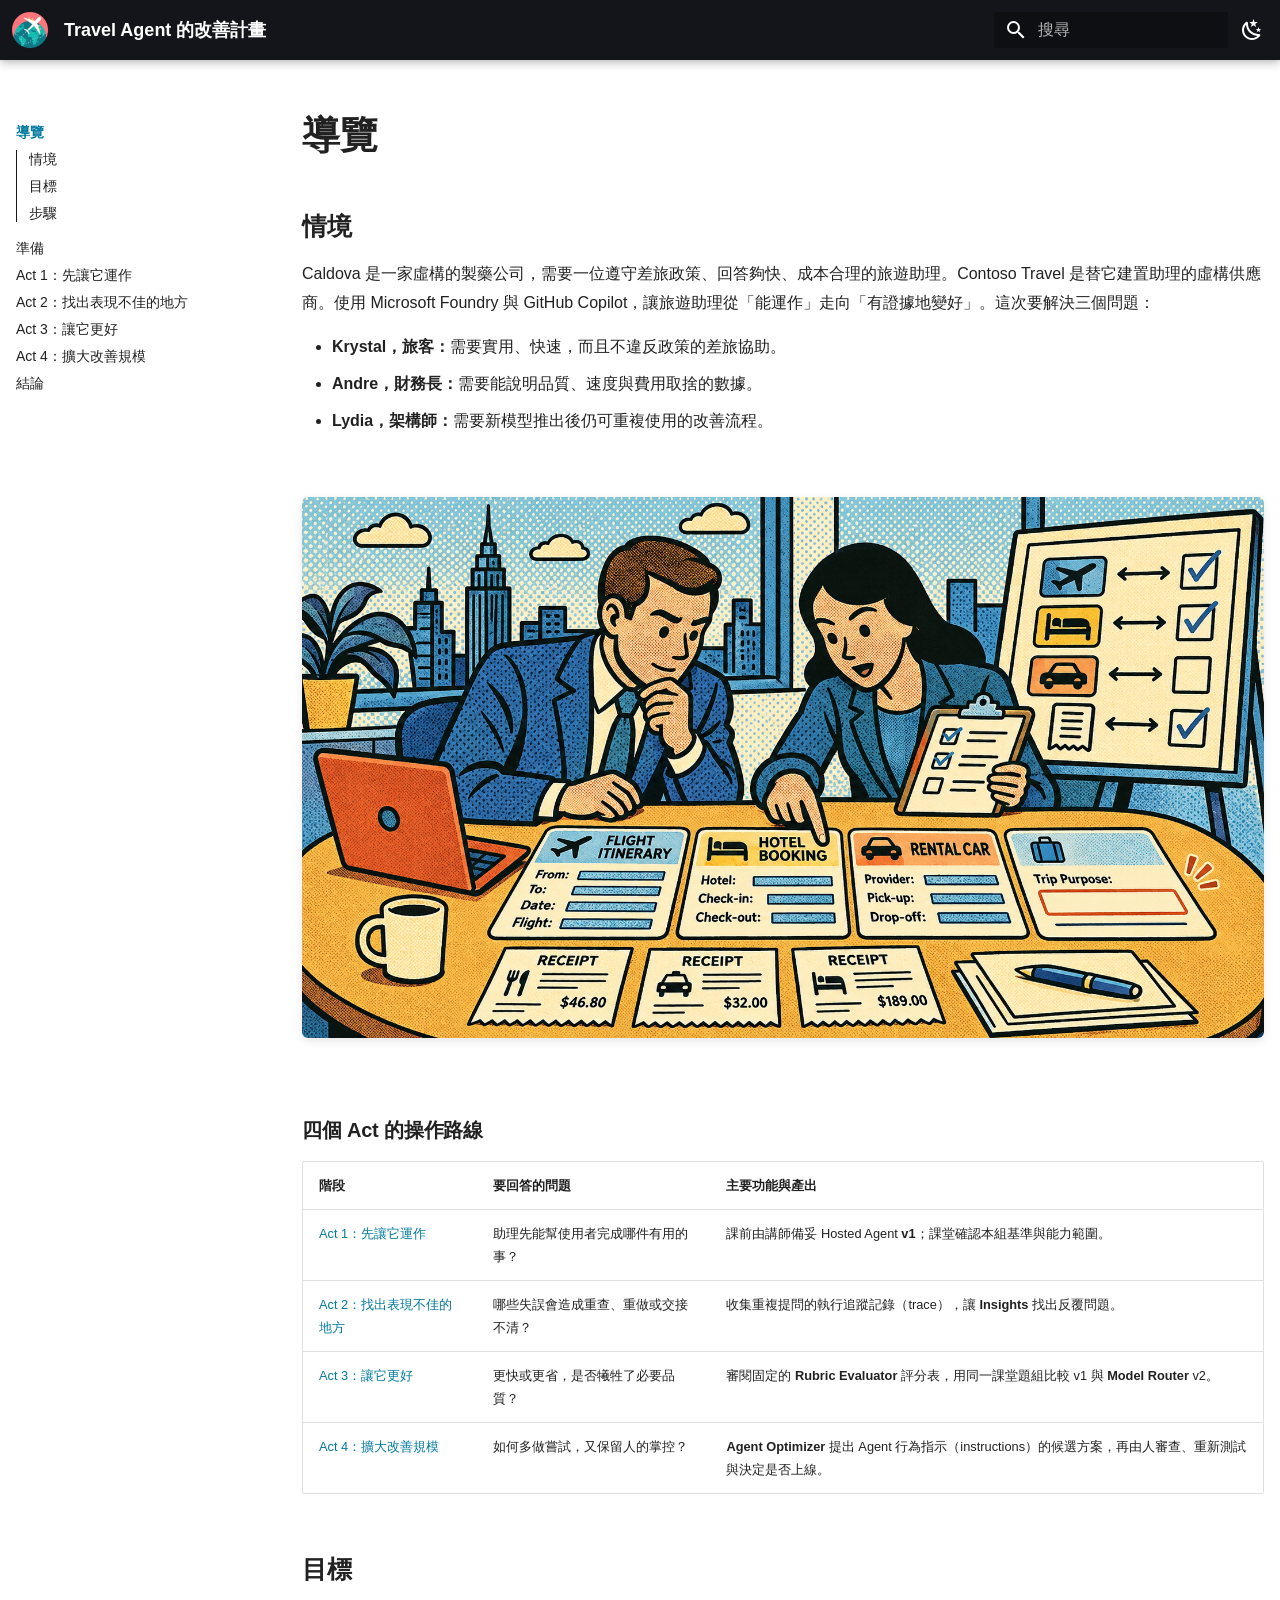
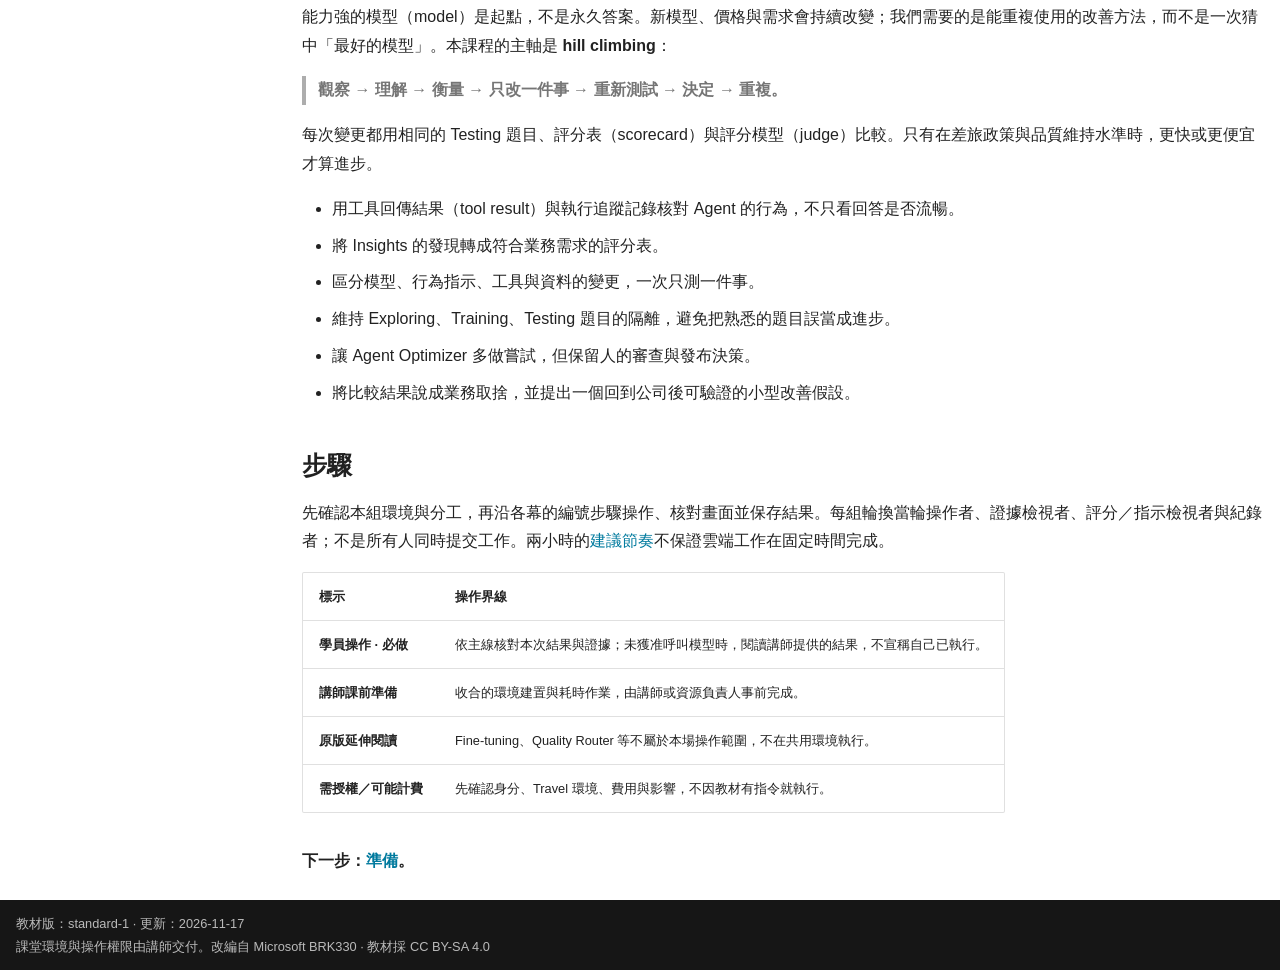
==== commit ab53d649: "Update workshop teaching website with MkDocs 1.6.1 Co-authored-by: Copilot <223556219+Copilot@users." ====
--- a/index.html
+++ b/index.html
@@ -22,7 +22,7 @@
     
     
       
-        <title>導覽 - Travel Agent 的改善計畫</title>
+        <title>Travel Agent 的改善計畫</title>
       
     
     
@@ -211,8 +211,6 @@
           
             
               
-                
-              
               <div class="md-sidebar md-sidebar--primary" data-md-component="sidebar" data-md-type="navigation">
                 <div class="md-sidebar__scrollwrap">
                   <div class="md-sidebar__inner">
@@ -303,10 +301,10 @@
     <ul class="md-nav__list" data-md-component="toc" data-md-scrollfix="">
       
         <li class="md-nav__item">
-  <a href="#這次要解決什麼問題" class="md-nav__link">
+  <a href="#情境" class="md-nav__link">
     <span class="md-ellipsis">
       
-        這次要解決什麼問題？
+        情境
       
     </span>
   </a>
@@ -314,10 +312,10 @@
 </li>
       
         <li class="md-nav__item">
-  <a href="#四個-act-的操作路線" class="md-nav__link">
+  <a href="#目標" class="md-nav__link">
     <span class="md-ellipsis">
       
-        四個 Act 的操作路線
+        目標
       
     </span>
   </a>
@@ -325,49 +323,16 @@
 </li>
       
         <li class="md-nav__item">
-  <a href="#學習目標" class="md-nav__link">
+  <a href="#步驟" class="md-nav__link">
     <span class="md-ellipsis">
       
-        學習目標
+        步驟
       
     </span>
   </a>
   
 </li>
       
-        <li class="md-nav__item">
-  <a href="#怎麼使用這份教材" class="md-nav__link">
-    <span class="md-ellipsis">
-      
-        怎麼使用這份教材？
-      
-    </span>
-  </a>
-  
-</li>
-      
-        <li class="md-nav__item">
-  <a href="#環境架構" class="md-nav__link">
-    <span class="md-ellipsis">
-      
-        環境架構
-      
-    </span>
-  </a>
-  
-</li>
-      
-        <li class="md-nav__item">
-  <a href="#接著閱讀" class="md-nav__link">
-    <span class="md-ellipsis">
-      
-        接著閱讀
-      
-    </span>
-  </a>
-  
-</li>
-      
     </ul>
   
 </nav>
@@ -410,14 +375,14 @@
   
   
     <li class="md-nav__item">
-      <a href="reference/concepts/" class="md-nav__link">
-        
-  
-  
-  <span class="md-ellipsis">
-    
-  
-    核心概念
+      <a href="act-1/" class="md-nav__link">
+        
+  
+  
+  <span class="md-ellipsis">
+    
+  
+    Act 1：先讓它運作
   
 
     
@@ -437,14 +402,14 @@
   
   
     <li class="md-nav__item">
-      <a href="act-1/" class="md-nav__link">
-        
-  
-  
-  <span class="md-ellipsis">
-    
-  
-    Act 1：先讓它運作
+      <a href="act-2/" class="md-nav__link">
+        
+  
+  
+  <span class="md-ellipsis">
+    
+  
+    Act 2：找出表現不佳的地方
   
 
     
@@ -464,14 +429,14 @@
   
   
     <li class="md-nav__item">
-      <a href="act-2/" class="md-nav__link">
-        
-  
-  
-  <span class="md-ellipsis">
-    
-  
-    Act 2：找出表現不佳的地方
+      <a href="act-3/" class="md-nav__link">
+        
+  
+  
+  <span class="md-ellipsis">
+    
+  
+    Act 3：讓它更好
   
 
     
@@ -491,14 +456,14 @@
   
   
     <li class="md-nav__item">
-      <a href="act-3/" class="md-nav__link">
-        
-  
-  
-  <span class="md-ellipsis">
-    
-  
-    Act 3：讓它更好
+      <a href="act-4/" class="md-nav__link">
+        
+  
+  
+  <span class="md-ellipsis">
+    
+  
+    Act 4：擴大改善規模
   
 
     
@@ -518,33 +483,6 @@
   
   
     <li class="md-nav__item">
-      <a href="act-4/" class="md-nav__link">
-        
-  
-  
-  <span class="md-ellipsis">
-    
-  
-    Act 4：擴大改善規模
-  
-
-    
-  </span>
-  
-  
-
-      </a>
-    </li>
-  
-
-    
-      
-      
-  
-  
-  
-  
-    <li class="md-nav__item">
       <a href="reference/review-and-conclusion/" class="md-nav__link">
         
   
@@ -552,61 +490,7 @@
   <span class="md-ellipsis">
     
   
-    回顧與結論
-  
-
-    
-  </span>
-  
-  
-
-      </a>
-    </li>
-  
-
-    
-      
-      
-  
-  
-  
-  
-    <li class="md-nav__item">
-      <a href="reference/troubleshooting/" class="md-nav__link">
-        
-  
-  
-  <span class="md-ellipsis">
-    
-  
-    疑難排解
-  
-
-    
-  </span>
-  
-  
-
-      </a>
-    </li>
-  
-
-    
-      
-      
-  
-  
-  
-  
-    <li class="md-nav__item">
-      <a href="reference/resources-and-license/" class="md-nav__link">
-        
-  
-  
-  <span class="md-ellipsis">
-    
-  
-    資源與授權
+    結論
   
 
     
@@ -633,67 +517,58 @@
               <article class="md-content__inner md-typeset">
                 
                   
-  
-
-
-
-
-<h1 class="travel-title workshop-home-title" id="操作導覽"><img src="assets/images/travel.png" alt="" width="72" height="72" class="travel-logo workshop-title-icon no-lightbox off-glb" aria-hidden="true"> 導覽<a class="headerlink" href="#操作導覽" title="Permanent link">¶</a></h1>
-<p><strong>Travel Agent 的改善計畫</strong>：使用 Microsoft Foundry 與 GitHub Copilot，讓旅遊助理從「能運作」走向「有證據地變好」。</p>
-<p>第一場 Factory 聚焦多 Agent 協作；第二場回答企業導入問題：<strong>這個助理是否值得採用，改版後是否更有價值？</strong> 我們保留 Travel 原始案例，用「設備維護資訊助理」作半導體產業對照，練習查核依據、回應效率與費用取捨；沿用 VM 與學員帳號，但不沿用 Factory 的程式、資料或後端設定。</p>
-<p><a class="md-button md-button--primary" href="getting-started/">開始：準備本組環境</a>
-<a class="md-button" href="reference/concepts/">先看核心概念</a></p>
-<div class="admonition warning">
-<p class="admonition-title">課堂命令尚須按組放行</p>
-<p>先確認<a href="getting-started/#readiness">本組目前可操作範圍</a>。教材可閱讀不代表雲端已就緒；未放行時使用經核對的本組預跑證據，沒有證據就如實記錄尚未完成。</p>
-</div>
-<h2 id="這次要解決什麼問題">這次要解決什麼問題？<a class="headerlink" href="#這次要解決什麼問題" title="Permanent link">¶</a></h2>
-<p>Caldova 是一家虛構的製藥公司，需要一位遵守差旅政策、回答夠快、成本合理的旅遊助理。Contoso Travel 是替它建置助理的虛構供應商。</p>
+
+
+
+<h1 class="travel-title workshop-home-title" id="操作導覽">導覽<a class="headerlink" href="#操作導覽" title="Permanent link">¶</a></h1>
+<h2 id="情境">情境<a class="headerlink" href="#情境" title="Permanent link">¶</a></h2>
+<p>Caldova 是一家虛構的製藥公司，需要一位遵守差旅政策、回答夠快、成本合理的旅遊助理。Contoso Travel 是替它建置助理的虛構供應商。使用 Microsoft Foundry 與 GitHub Copilot，讓旅遊助理從「能運作」走向「有證據地變好」。這次要解決三個問題：</p>
 <ul>
 <li><strong>Krystal，旅客：</strong>需要實用、快速，而且不違反政策的差旅協助。</li>
 <li><strong>Andre，財務長：</strong>需要能說明品質、速度與費用取捨的數據。</li>
 <li><strong>Lydia，架構師：</strong>需要新模型推出後仍可重複使用的改善流程。</li>
 </ul>
-<p>能力強的模型（model）是起點，不是永久答案。新模型、價格與需求會持續改變；我們需要的是能重複使用的改善方法，而不是一次猜中「最好的模型」。</p>
-<p>本課程的主軸是 <strong>hill climbing</strong>：</p>
+<p><br></p>
+<p><a class="glightbox" data-type="image" data-width="auto" data-height="auto" href="assets/images/travel-workshop-01-evidence-verification.png" data-title="travel-workshop-01-evidence-verification" data-desc-position="bottom"><img alt="travel-workshop-01-evidence-verification" class="travel-workshop-01-evidence-verification" fetchpriority="high" height="1100" loading="eager" src="assets/images/travel-workshop-01-evidence-verification.png" width="2200"></a></p>
+<p><br></p>
+<h3 id="四個-act-的操作路線">四個 Act 的操作路線<a class="headerlink" href="#四個-act-的操作路線" title="Permanent link">¶</a></h3>
+<table>
+<thead>
+<tr>
+<th>階段</th>
+<th>要回答的問題</th>
+<th>主要功能與產出</th>
+</tr>
+</thead>
+<tbody>
+<tr>
+<td><a href="act-1/">Act 1：先讓它運作</a></td>
+<td>助理先能幫使用者完成哪件有用的事？</td>
+<td>課前由講師備妥 Hosted Agent <strong>v1</strong>；課堂確認本組基準與能力範圍。</td>
+</tr>
+<tr>
+<td><a href="act-2/">Act 2：找出表現不佳的地方</a></td>
+<td>哪些失誤會造成重查、重做或交接不清？</td>
+<td>收集重複提問的執行追蹤記錄（trace），讓 <strong>Insights</strong> 找出反覆問題。</td>
+</tr>
+<tr>
+<td><a href="act-3/">Act 3：讓它更好</a></td>
+<td>更快或更省，是否犧牲了必要品質？</td>
+<td>審閱固定的 <strong>Rubric Evaluator</strong> 評分表，用同一課堂題組比較 v1 與 <strong>Model Router</strong> v2。</td>
+</tr>
+<tr>
+<td><a href="act-4/">Act 4：擴大改善規模</a></td>
+<td>如何多做嘗試，又保留人的掌控？</td>
+<td><strong>Agent Optimizer</strong> 提出 Agent 行為指示（instructions）的候選方案，再由人審查、重新測試與決定是否上線。</td>
+</tr>
+</tbody>
+</table>
+<h2 id="目標">目標<a class="headerlink" href="#目標" title="Permanent link">¶</a></h2>
+<p>能力強的模型（model）是起點，不是永久答案。新模型、價格與需求會持續改變；我們需要的是能重複使用的改善方法，而不是一次猜中「最好的模型」。本課程的主軸是 <strong>hill climbing</strong>：</p>
 <blockquote>
 <p><strong>觀察 → 理解 → 衡量 → 只改一件事 → 重新測試 → 決定 → 重複。</strong></p>
 </blockquote>
 <p>每次變更都用相同的 Testing 題目、評分表（scorecard）與評分模型（judge）比較。只有在差旅政策與品質維持水準時，更快或更便宜才算進步。</p>
-<p>回到半導體團隊，清楚的資料依據與限制，才有助於接手者判斷是否需要重查；一致的比較方式，才讓工程、營運與 IT 能討論同一項取捨。本場練習的是這套驗證方法，<strong>不是已接入工廠的解決方案</strong>；可延伸量測的<a href="reference/review-and-conclusion/#business-outcomes">業務效果</a>另與課堂證據區分。</p>
-<h2 id="四個-act-的操作路線">四個 Act 的操作路線<a class="headerlink" href="#四個-act-的操作路線" title="Permanent link">¶</a></h2>
-<table>
-<thead>
-<tr>
-<th>階段</th>
-<th>要回答的問題</th>
-<th>主要功能與產出</th>
-</tr>
-</thead>
-<tbody>
-<tr>
-<td><a href="act-1/">Act 1：先讓它運作</a></td>
-<td>助理先能幫使用者完成哪件有用的事？</td>
-<td>課前由講師備妥 Hosted Agent <strong>v1</strong>；課堂確認本組基準與能力範圍。</td>
-</tr>
-<tr>
-<td><a href="act-2/">Act 2：找出表現不佳的地方</a></td>
-<td>哪些失誤會造成重查、重做或交接不清？</td>
-<td>收集重複提問的執行追蹤記錄（trace），讓 <strong>Insights</strong> 找出反覆問題。</td>
-</tr>
-<tr>
-<td><a href="act-3/">Act 3：讓它更好</a></td>
-<td>更快或更省，是否犧牲了必要品質？</td>
-<td>審閱固定的 <strong>Rubric Evaluator</strong> 評分表，用同一課堂題組比較 v1 與 <strong>Model Router</strong> v2。</td>
-</tr>
-<tr>
-<td><a href="act-4/">Act 4：擴大改善規模</a></td>
-<td>如何多做嘗試，又保留人的掌控？</td>
-<td><strong>Agent Optimizer</strong> 提出 Agent 行為指示（instructions）的候選方案，再由人審查、重新測試與決定是否上線。</td>
-</tr>
-</tbody>
-</table>
-<h2 id="學習目標">學習目標<a class="headerlink" href="#學習目標" title="Permanent link">¶</a></h2>
 <ul>
 <li>用工具回傳結果（tool result）與執行追蹤記錄核對 Agent 的行為，不只看回答是否流暢。</li>
 <li>將 Insights 的發現轉成符合業務需求的評分表。</li>
@@ -702,7 +577,7 @@
 <li>讓 Agent Optimizer 多做嘗試，但保留人的審查與發布決策。</li>
 <li>將比較結果說成業務取捨，並提出一個回到公司後可驗證的小型改善假設。</li>
 </ul>
-<h2 id="怎麼使用這份教材">怎麼使用這份教材？<a class="headerlink" href="#怎麼使用這份教材" title="Permanent link">¶</a></h2>
+<h2 id="步驟">步驟<a class="headerlink" href="#步驟" title="Permanent link">¶</a></h2>
 <p>先確認本組環境與分工，再沿各幕的編號步驟操作、核對畫面並保存結果。每組輪換當輪操作者、證據檢視者、評分／指示檢視者與紀錄者；不是所有人同時提交工作。兩小時的<a href="getting-started/#schedule">建議節奏</a>不保證雲端工作在固定時間完成。</p>
 <table>
 <thead>
@@ -730,43 +605,16 @@
 </tr>
 </tbody>
 </table>
-<p>閱讀教材使用學員筆電瀏覽器；現場命令只由當輪操作者，在<strong>主要 Ubuntu VM 的第二場專用 Terminal、專案根目錄</strong>執行。Act 1 是課前基準，現場主線為 Act 2–4。完成條件是自行核對清單，<strong>本站不儲存完成進度</strong>。</p>
-<p>呼叫模型、評分、Insights 與 Agent Optimizer 可能產生費用。不執行原版 setup／teardown，不刪除上一場資源；課後由指定資源負責人處理。</p>
-<details class="tip">
-<summary>讓 GitHub Copilot 帶你逐步閱讀</summary>
-<p>將以下 prompt 貼到 Copilot Chat。它可以協助說明，不代表獲得操作雲端資源的授權。</p>
-<div class="highlight"><pre><span></span><code>請依照 Travel Agent 的改善計畫，從「準備」開始，一次帶我完成一個步驟。
-每一步先說明目的與 hill climbing 的關係，確認本組已放行，再解釋本場交付的指令。
-等我貼上結果後，解釋實際產出、注意事項與下一步。
-不要照搬原版 setup／teardown，不自行提交雲端工作或切換上線版本。
-</code></pre></div>
-</details>
-<h2 id="環境架構">環境架構<a class="headerlink" href="#環境架構" title="Permanent link">¶</a></h2>
-<p><a class="glightbox" data-type="image" data-width="auto" data-height="auto" href="assets/images/workshop-env-architecture.png" data-title="Workshop 環境架構示意：學員筆電連接 Microsoft Foundry，操作員透過 Azure 遠端桌面的 VS Code 與 GitHub Copilot 操作 Foundry" data-desc-position="bottom"><img alt="Workshop 環境架構示意：學員筆電連接 Microsoft Foundry，操作員透過 Azure 遠端桌面的 VS Code 與 GitHub Copilot 操作 Foundry" class="workshop-architecture" decoding="async" height="941" loading="lazy" src="assets/images/workshop-env-architecture.png" width="1672"></a></p>
-<p><em>同日活動的共通環境示意，不是本次部署證明。圖中的 Multi-agent／RAG／MCP 是平台能力示意，不表示第二場全部都會實作；本場聚焦一個 Travel Hosted Agent 的評估與最佳化。<a href="assets/images/workshop-env-architecture.png">開啟原圖</a>。</em></p>
-<h2 id="接著閱讀">接著閱讀<a class="headerlink" href="#接著閱讀" title="Permanent link">¶</a></h2>
-<ul>
-<li>第一次接觸這些詞彙：先看<a href="reference/concepts/">核心概念</a>。</li>
-<li>完成四幕後：用<a href="reference/review-and-conclusion/">回顧與結論</a>整理證據與採用決策。</li>
-<li>操作有異常：先看<a href="reference/troubleshooting/">疑難排解</a>，保留去除敏感資訊的錯誤與時間。</li>
-<li>要查原文、投影片與授權：看<a href="reference/resources-and-license/">資源與授權</a>。</li>
-</ul>
-<p><strong>下一步：<a href="getting-started/">準備本組環境</a>。</strong></p>
-<p><em>本網站為 Microsoft BRK330 的教學改編，不是原官方 session 主站，也不提供真實訂票或付款服務。</em></p>
-
-
-
-
-
-
-
-  
-  
-
-
-
-
-  
+<p><strong>下一步：<a href="getting-started/">準備</a>。</strong></p>
+
+
+
+
+
+
+
+
+
 
 
 
@@ -793,7 +641,7 @@
       <div class="md-copyright">
   
     <div class="md-copyright__highlight">
-      教材版：standard-1 · 更新：2026-11-17<br> 課堂環境與操作權限由講師交付。<br> 改編自 Microsoft BRK330 · 教材採 CC BY-SA 4.0
+      教材版：standard-1 · 更新：2026-11-17<br> 課堂環境與操作權限由講師交付。改編自 Microsoft BRK330 · 教材採 CC BY-SA 4.0
     </div>
   
   
--- a/assets/stylesheets/extra.css
+++ b/assets/stylesheets/extra.css
@@ -74,6 +74,10 @@
 
 .md-sidebar--primary .md-sidebar__inner {
   max-width: 100%;
+}
+
+.md-nav--primary > .md-nav__title {
+  display: none;
 }
 
 .md-content {
@@ -197,11 +201,11 @@
   }
 }
 
-/* Material's integrated TOC does not honor the home page's hide flag. */
-body:has(.workshop-home-title) .md-sidebar--primary .md-nav--primary .md-nav__item--active > .md-nav--secondary {
-  display: none;
-}
-
 body:has(.workshop-home-title) .md-nav--primary .md-nav__item--active > .md-nav__link {
   font-weight: 700;
 }
+
+.md-nav--secondary .md-nav__item:has(> .md-nav__link[href="#next"]),
+body:has(.md-typeset h1[id^="act-"]) .md-nav--secondary .md-nav__item:has(> .md-nav__link[href="#troubleshooting"]) {
+  display: none;
+}
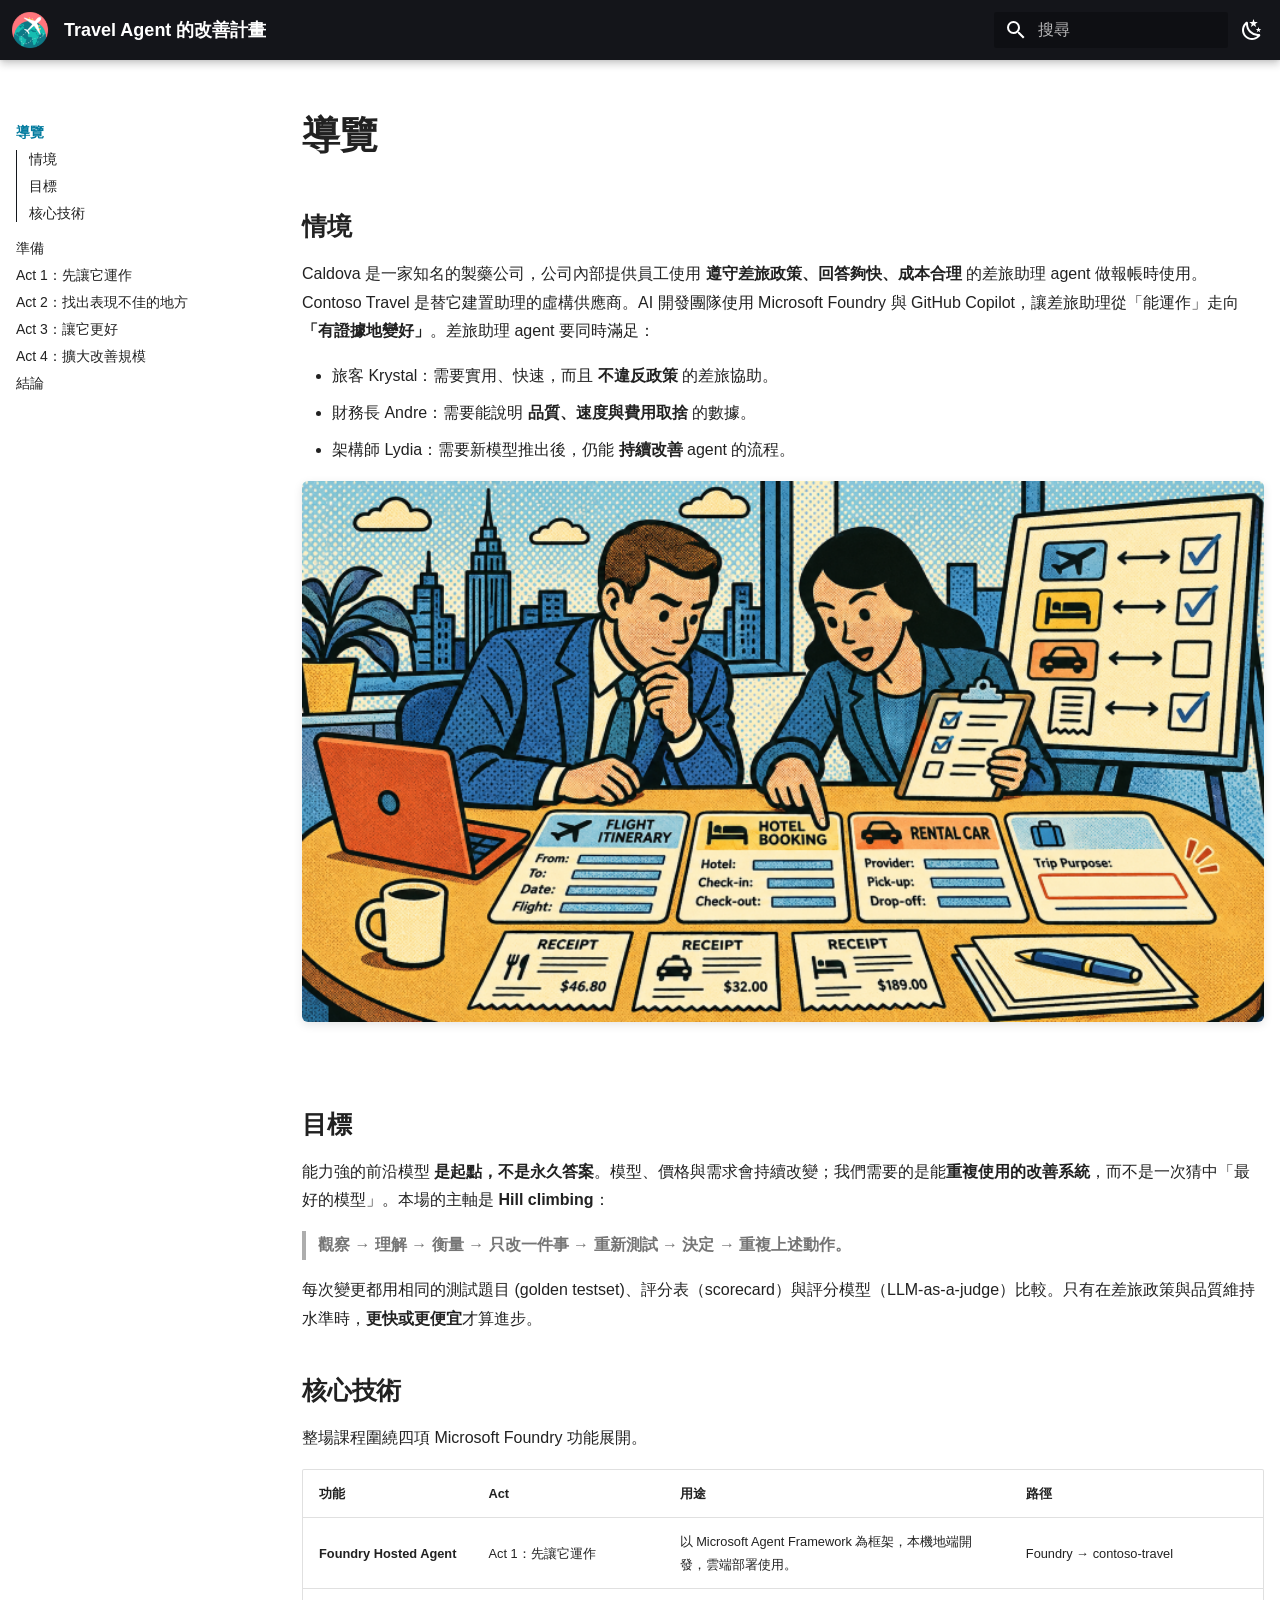
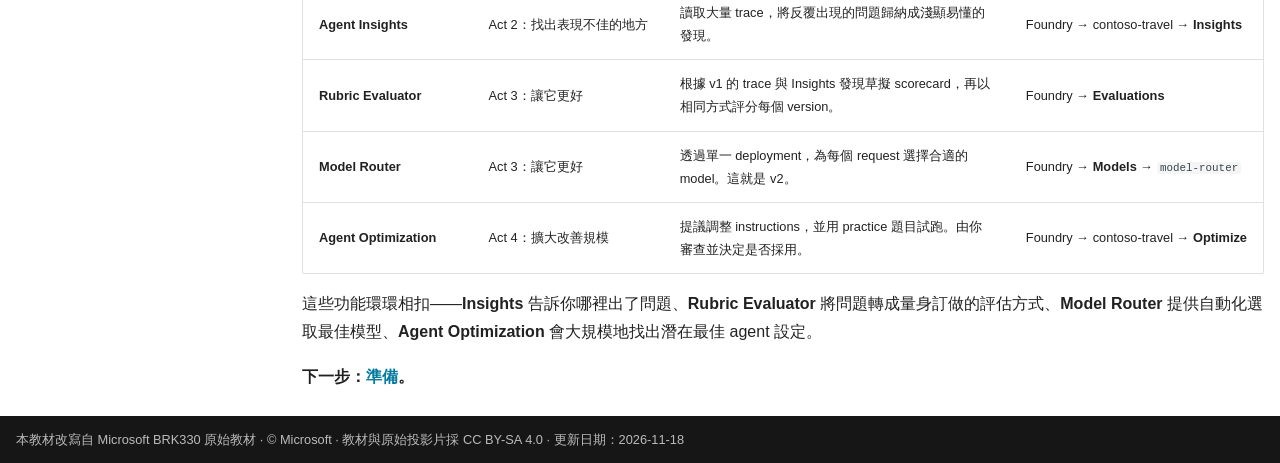
==== commit 14e5699a: "Update teaching content and linked attribution footer Co-authored-by: Copilot <223556219+Copilot@use" ====
--- a/index.html
+++ b/index.html
@@ -43,6 +43,8 @@
     
     
       <link rel="stylesheet" href="assets/stylesheets/extra.css">
+    
+      <link rel="stylesheet" href="assets/stylesheets/core-technologies-table.css">
     
     <script>__md_scope=new URL(".",location),__md_hash=e=>[...e].reduce(((e,_)=>(e<<5)-e+_.charCodeAt(0)),0),__md_get=(e,_=localStorage,t=__md_scope)=>JSON.parse(_.getItem(t.pathname+"."+e)),__md_set=(e,_,t=localStorage,a=__md_scope)=>{try{t.setItem(a.pathname+"."+e,JSON.stringify(_))}catch(e){}}</script>
     
@@ -323,10 +325,10 @@
 </li>
       
         <li class="md-nav__item">
-  <a href="#步驟" class="md-nav__link">
+  <a href="#核心技術" class="md-nav__link">
     <span class="md-ellipsis">
       
-        步驟
+        核心技術
       
     </span>
   </a>
@@ -522,89 +524,67 @@
 
 <h1 class="travel-title workshop-home-title" id="操作導覽">導覽<a class="headerlink" href="#操作導覽" title="Permanent link">¶</a></h1>
 <h2 id="情境">情境<a class="headerlink" href="#情境" title="Permanent link">¶</a></h2>
-<p>Caldova 是一家虛構的製藥公司，需要一位遵守差旅政策、回答夠快、成本合理的旅遊助理。Contoso Travel 是替它建置助理的虛構供應商。使用 Microsoft Foundry 與 GitHub Copilot，讓旅遊助理從「能運作」走向「有證據地變好」。這次要解決三個問題：</p>
+<p>Caldova 是一家知名的製藥公司，公司內部提供員工使用 <strong>遵守差旅政策、回答夠快、成本合理</strong> 的差旅助理 agent 做報帳時使用。Contoso Travel 是替它建置助理的虛構供應商。AI 開發團隊使用 Microsoft Foundry 與 GitHub Copilot，讓差旅助理從「能運作」走向<strong>「有證據地變好」</strong>。差旅助理 agent 要同時滿足：</p>
 <ul>
-<li><strong>Krystal，旅客：</strong>需要實用、快速，而且不違反政策的差旅協助。</li>
-<li><strong>Andre，財務長：</strong>需要能說明品質、速度與費用取捨的數據。</li>
-<li><strong>Lydia，架構師：</strong>需要新模型推出後仍可重複使用的改善流程。</li>
+<li>旅客 Krystal：需要實用、快速，而且 <strong>不違反政策</strong> 的差旅協助。</li>
+<li>財務長 Andre：需要能說明 <strong>品質、速度與費用取捨</strong> 的數據。</li>
+<li>架構師 Lydia：需要新模型推出後，仍能 <strong>持續改善</strong> agent 的流程。</li>
 </ul>
-<p><br></p>
 <p><a class="glightbox" data-type="image" data-width="auto" data-height="auto" href="assets/images/travel-workshop-01-evidence-verification.png" data-title="travel-workshop-01-evidence-verification" data-desc-position="bottom"><img alt="travel-workshop-01-evidence-verification" class="travel-workshop-01-evidence-verification" fetchpriority="high" height="1100" loading="eager" src="assets/images/travel-workshop-01-evidence-verification.png" width="2200"></a></p>
 <p><br></p>
-<h3 id="四個-act-的操作路線">四個 Act 的操作路線<a class="headerlink" href="#四個-act-的操作路線" title="Permanent link">¶</a></h3>
+<h2 id="目標">目標<a class="headerlink" href="#目標" title="Permanent link">¶</a></h2>
+<p>能力強的前沿模型 <strong>是起點，不是永久答案</strong>。模型、價格與需求會持續改變；我們需要的是能<strong>重複使用的改善系統</strong>，而不是一次猜中「最好的模型」。本場的主軸是 <strong>Hill climbing</strong>：</p>
+<blockquote>
+<p><strong>觀察 → 理解 → 衡量 → 只改一件事 → 重新測試 → 決定 → 重複上述動作。</strong></p>
+</blockquote>
+<p>每次變更都用相同的測試題目 (golden testset)、評分表（scorecard）與評分模型（LLM-as-a-judge）比較。只有在差旅政策與品質維持水準時，<strong>更快或更便宜</strong>才算進步。</p>
+<h2 id="核心技術">核心技術<a class="headerlink" href="#核心技術" title="Permanent link">¶</a></h2>
+<p>整場課程圍繞四項 Microsoft Foundry 功能展開。</p>
+<div aria-label="核心技術比較表" id="core-technologies-table" role="region" tabindex="0">
 <table>
 <thead>
 <tr>
-<th>階段</th>
-<th>要回答的問題</th>
-<th>主要功能與產出</th>
+<th>功能</th>
+<th>Act</th>
+<th>用途</th>
+<th>路徑</th>
 </tr>
 </thead>
 <tbody>
 <tr>
-<td><a href="act-1/">Act 1：先讓它運作</a></td>
-<td>助理先能幫使用者完成哪件有用的事？</td>
-<td>課前由講師備妥 Hosted Agent <strong>v1</strong>；課堂確認本組基準與能力範圍。</td>
+<td><strong>Foundry Hosted Agent</strong></td>
+<td>Act 1：先讓它運作</td>
+<td>以 Microsoft Agent Framework 為框架，本機地端開發，雲端部署使用。</td>
+<td>Foundry → contoso-travel</td>
 </tr>
 <tr>
-<td><a href="act-2/">Act 2：找出表現不佳的地方</a></td>
-<td>哪些失誤會造成重查、重做或交接不清？</td>
-<td>收集重複提問的執行追蹤記錄（trace），讓 <strong>Insights</strong> 找出反覆問題。</td>
+<td><strong>Agent Insights</strong></td>
+<td>Act 2：找出表現不佳的地方</td>
+<td>讀取大量 trace，將反覆出現的問題歸納成淺顯易懂的發現。</td>
+<td>Foundry → contoso-travel → <strong>Insights</strong></td>
 </tr>
 <tr>
-<td><a href="act-3/">Act 3：讓它更好</a></td>
-<td>更快或更省，是否犧牲了必要品質？</td>
-<td>審閱固定的 <strong>Rubric Evaluator</strong> 評分表，用同一課堂題組比較 v1 與 <strong>Model Router</strong> v2。</td>
+<td><strong>Rubric Evaluator</strong></td>
+<td>Act 3：讓它更好</td>
+<td>根據 v1 的 trace 與 Insights 發現草擬 scorecard，再以相同方式評分每個 version。</td>
+<td>Foundry → <strong>Evaluations</strong></td>
 </tr>
 <tr>
-<td><a href="act-4/">Act 4：擴大改善規模</a></td>
-<td>如何多做嘗試，又保留人的掌控？</td>
-<td><strong>Agent Optimizer</strong> 提出 Agent 行為指示（instructions）的候選方案，再由人審查、重新測試與決定是否上線。</td>
+<td><strong>Model Router</strong></td>
+<td>Act 3：讓它更好</td>
+<td>透過單一 deployment，為每個 request 選擇合適的 model。這就是 v2。</td>
+<td>Foundry → <strong>Models</strong> → <code>model-router</code></td>
+</tr>
+<tr>
+<td><strong>Agent Optimization</strong></td>
+<td>Act 4：擴大改善規模</td>
+<td>提議調整 instructions，並用 practice 題目試跑。由你審查並決定是否採用。</td>
+<td>Foundry → contoso-travel → <strong>Optimize</strong></td>
 </tr>
 </tbody>
 </table>
-<h2 id="目標">目標<a class="headerlink" href="#目標" title="Permanent link">¶</a></h2>
-<p>能力強的模型（model）是起點，不是永久答案。新模型、價格與需求會持續改變；我們需要的是能重複使用的改善方法，而不是一次猜中「最好的模型」。本課程的主軸是 <strong>hill climbing</strong>：</p>
-<blockquote>
-<p><strong>觀察 → 理解 → 衡量 → 只改一件事 → 重新測試 → 決定 → 重複。</strong></p>
-</blockquote>
-<p>每次變更都用相同的 Testing 題目、評分表（scorecard）與評分模型（judge）比較。只有在差旅政策與品質維持水準時，更快或更便宜才算進步。</p>
-<ul>
-<li>用工具回傳結果（tool result）與執行追蹤記錄核對 Agent 的行為，不只看回答是否流暢。</li>
-<li>將 Insights 的發現轉成符合業務需求的評分表。</li>
-<li>區分模型、行為指示、工具與資料的變更，一次只測一件事。</li>
-<li>維持 Exploring、Training、Testing 題目的隔離，避免把熟悉的題目誤當成進步。</li>
-<li>讓 Agent Optimizer 多做嘗試，但保留人的審查與發布決策。</li>
-<li>將比較結果說成業務取捨，並提出一個回到公司後可驗證的小型改善假設。</li>
-</ul>
-<h2 id="步驟">步驟<a class="headerlink" href="#步驟" title="Permanent link">¶</a></h2>
-<p>先確認本組環境與分工，再沿各幕的編號步驟操作、核對畫面並保存結果。每組輪換當輪操作者、證據檢視者、評分／指示檢視者與紀錄者；不是所有人同時提交工作。兩小時的<a href="getting-started/#schedule">建議節奏</a>不保證雲端工作在固定時間完成。</p>
-<table>
-<thead>
-<tr>
-<th>標示</th>
-<th>操作界線</th>
-</tr>
-</thead>
-<tbody>
-<tr>
-<td><strong>學員操作 · 必做</strong></td>
-<td>依主線核對本次結果與證據；未獲准呼叫模型時，閱讀講師提供的結果，不宣稱自己已執行。</td>
-</tr>
-<tr>
-<td><strong>講師課前準備</strong></td>
-<td>收合的環境建置與耗時作業，由講師或資源負責人事前完成。</td>
-</tr>
-<tr>
-<td><strong>原版延伸閱讀</strong></td>
-<td>Fine-tuning、Quality Router 等不屬於本場操作範圍，不在共用環境執行。</td>
-</tr>
-<tr>
-<td><strong>需授權／可能計費</strong></td>
-<td>先確認身分、Travel 環境、費用與影響，不因教材有指令就執行。</td>
-</tr>
-</tbody>
-</table>
+</div>
+<p>這些功能環環相扣——<strong>Insights</strong> 告訴你哪裡出了問題、<strong>Rubric Evaluator</strong> 將問題轉成量身訂做的評估方式、<strong>Model Router</strong> 提供自動化選取最佳模型、<strong>Agent Optimization</strong> 會大規模地找出潛在最佳 agent 設定。</p>
 <p><strong>下一步：<a href="getting-started/">準備</a>。</strong></p>
 
 
@@ -641,7 +621,7 @@
       <div class="md-copyright">
   
     <div class="md-copyright__highlight">
-      教材版：standard-1 · 更新：2026-11-17<br> 課堂環境與操作權限由講師交付。改編自 Microsoft BRK330 · 教材採 CC BY-SA 4.0
+      本教材改寫自 <a href="https://github.com/microsoft/frontiertour27-BRK330-optimize-agents-with-microsoft-foundry-github-copilot">Microsoft BRK330 原始教材</a> · © Microsoft · 教材與原始投影片採 <a href="https://github.com/microsoft/frontiertour27-BRK330-optimize-agents-with-microsoft-foundry-github-copilot/blob/main/LICENSE-DOCS">CC BY-SA 4.0</a> · 更新日期：2026-11-18
     </div>
   
   
--- a/assets/stylesheets/extra.css
+++ b/assets/stylesheets/extra.css
@@ -123,6 +123,14 @@
   display: block;
   border-radius: 0.3rem;
   box-shadow: 0 0.15rem 0.5rem rgb(0 0 0 / 10%);
+}
+
+.md-typeset img.travel-workshop-02-instructions-diff-review,
+.md-typeset a.glightbox img.travel-workshop-02-instructions-diff-review {
+  display: block;
+  max-width: 100%;
+  height: auto;
+  margin-inline: auto;
 }
 
 .md-typeset .workshop-architecture {
@@ -209,3 +217,77 @@
 body:has(.md-typeset h1[id^="act-"]) .md-nav--secondary .md-nav__item:has(> .md-nav__link[href="#troubleshooting"]) {
   display: none;
 }
+
+.md-typeset .scenario-table .md-typeset__table {
+  display: block;
+  width: 100%;
+}
+
+.md-typeset .scenario-table table {
+  display: table;
+  width: 100%;
+}
+
+.md-typeset .scenario-table th:first-child,
+.md-typeset .scenario-table td:first-child {
+  width: 1%;
+  white-space: nowrap;
+}
+
+.md-typeset .scenario-table th:nth-child(2),
+.md-typeset .scenario-table td:nth-child(2),
+.md-typeset .scenario-table th:nth-child(3),
+.md-typeset .scenario-table td:nth-child(3) {
+  width: 50%;
+}
+
+.md-typeset .scenario-table tbody td {
+  height: 6.5rem;
+  vertical-align: middle;
+}
+
+.md-typeset .equal-three-col-table .md-typeset__table {
+  display: block;
+  width: 100%;
+}
+
+.md-typeset .equal-three-col-table table {
+  display: table;
+  width: 100%;
+  table-layout: fixed;
+}
+
+.md-typeset .equal-three-col-table th,
+.md-typeset .equal-three-col-table td {
+  width: 33.3333%;
+  padding-inline: 1.5rem;
+}
+
+@media (max-width: 37.5em) {
+  .md-typeset .scenario-table th:first-child,
+  .md-typeset .scenario-table td:first-child {
+    width: auto;
+    white-space: normal;
+  }
+
+  .md-typeset .scenario-table th:nth-child(2),
+  .md-typeset .scenario-table td:nth-child(2),
+  .md-typeset .scenario-table th:nth-child(3),
+  .md-typeset .scenario-table td:nth-child(3) {
+    width: auto;
+  }
+
+  .md-typeset .scenario-table tbody td {
+    height: auto;
+  }
+
+  .md-typeset .equal-three-col-table table {
+    table-layout: auto;
+  }
+
+  .md-typeset .equal-three-col-table th,
+  .md-typeset .equal-three-col-table td {
+    width: auto;
+    padding-inline: 1rem;
+  }
+}
--- a/assets/stylesheets/core-technologies-table.css
+++ b/assets/stylesheets/core-technologies-table.css
@@ -0,0 +1,40 @@
+#core-technologies-table {
+  max-width: 100%;
+  overflow-x: auto;
+}
+
+#core-technologies-table :is(.md-typeset__scrollwrap, .md-typeset__table) {
+  display: block;
+  margin: 0;
+  padding: 0;
+  overflow: visible;
+}
+
+#core-technologies-table table {
+  display: grid;
+  width: 100%;
+  min-width: min-content;
+  max-width: none;
+  overflow: visible;
+  grid-template-columns: max-content max-content minmax(18em, 1fr) max-content;
+}
+
+#core-technologies-table :is(thead, tbody, tr) {
+  display: grid;
+  grid-column: 1 / -1;
+  grid-template-columns: subgrid;
+}
+
+#core-technologies-table tbody {
+  grid-auto-rows: 1fr;
+}
+
+#core-technologies-table :is(th, td) {
+  min-width: 0;
+  box-sizing: border-box;
+  align-content: center;
+}
+
+#core-technologies-table :is(th, td):not(:nth-child(3)) {
+  white-space: nowrap;
+}
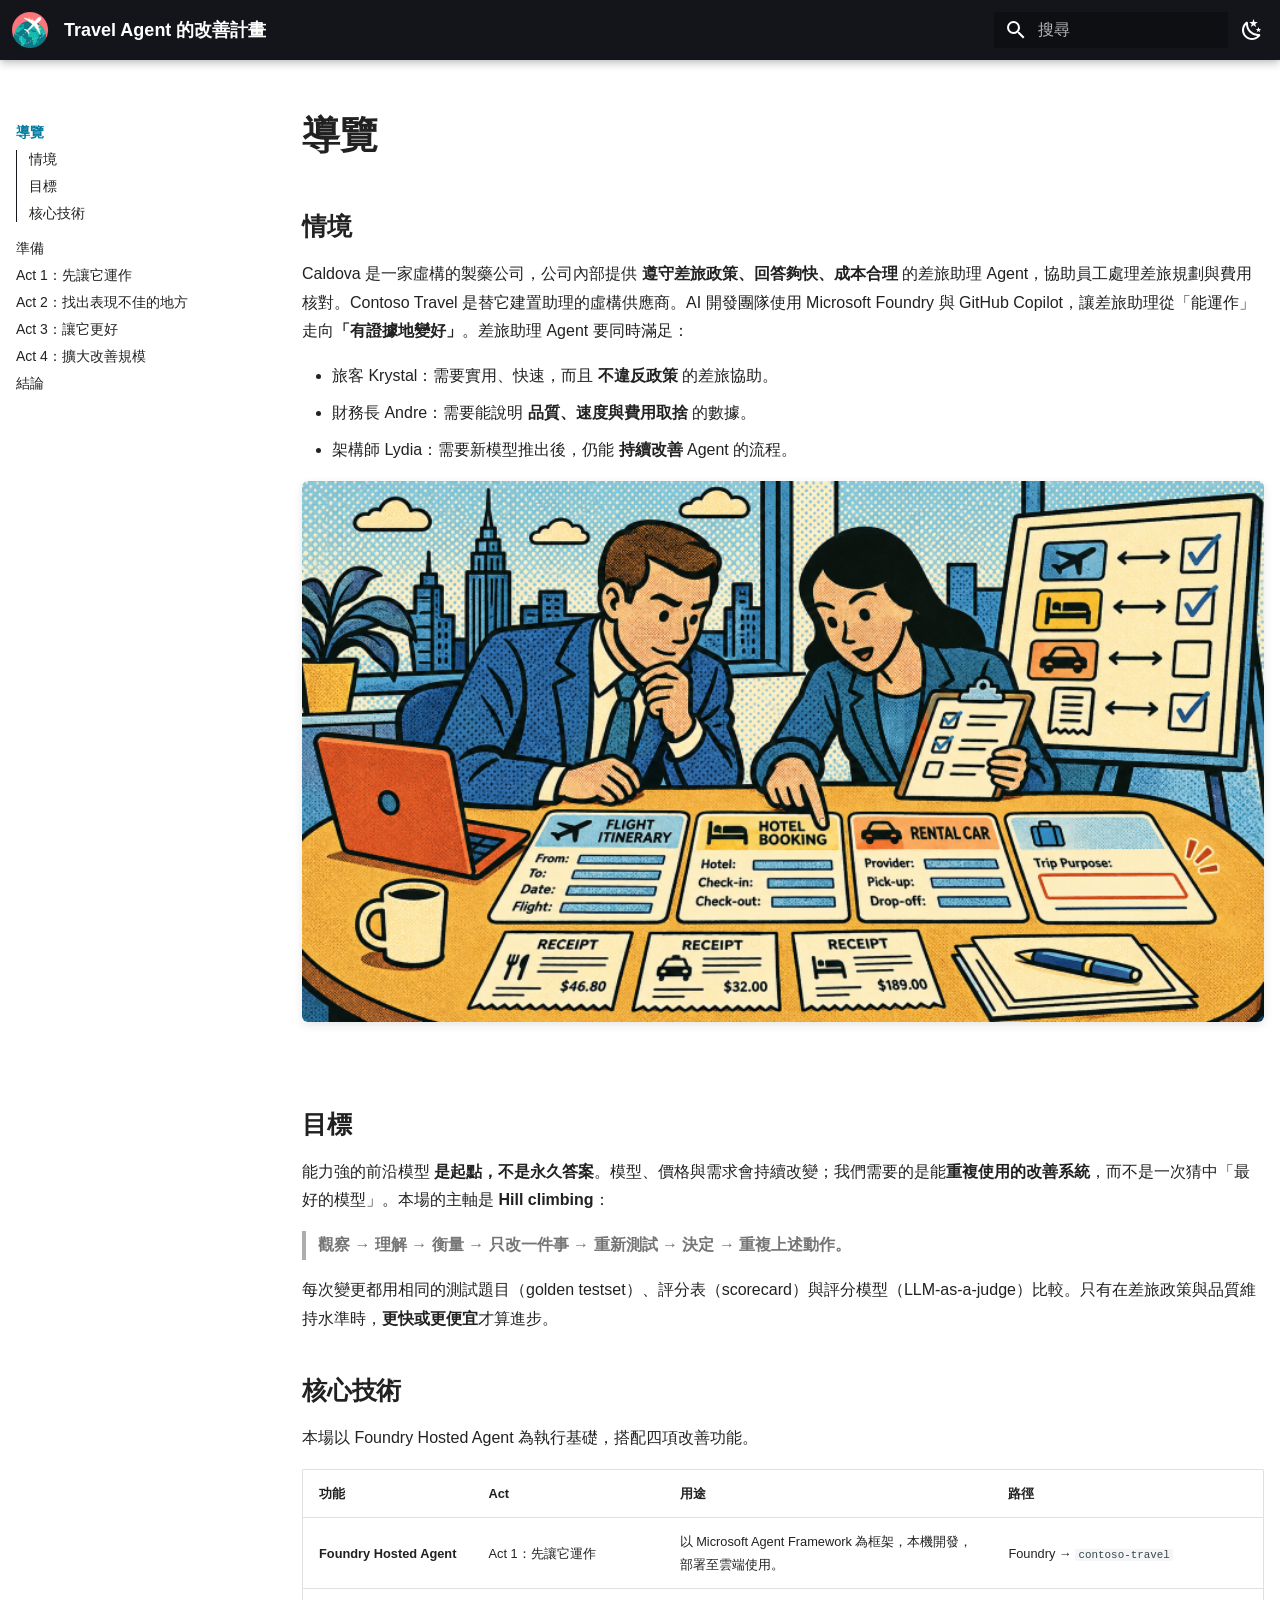
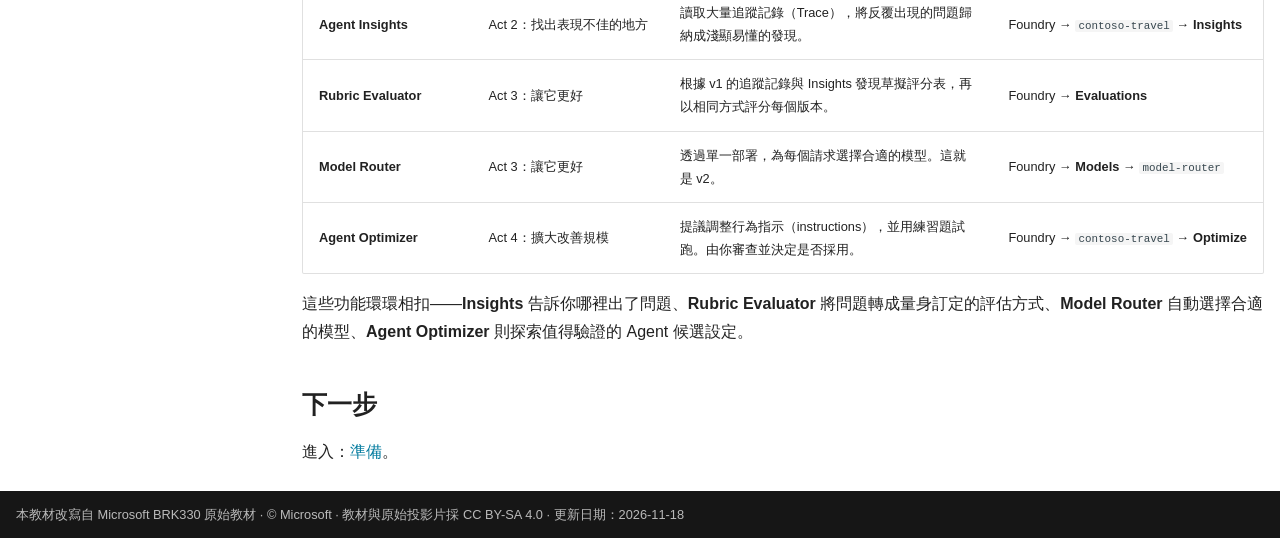
==== commit 63850863: "Publish revised conclusion and editorial consistency updates Co-authored-by: Copilot <223556219+Copi" ====
--- a/index.html
+++ b/index.html
@@ -335,6 +335,17 @@
   
 </li>
       
+        <li class="md-nav__item">
+  <a href="#next" class="md-nav__link">
+    <span class="md-ellipsis">
+      
+        下一步
+      
+    </span>
+  </a>
+  
+</li>
+      
     </ul>
   
 </nav>
@@ -524,22 +535,22 @@
 
 <h1 class="travel-title workshop-home-title" id="操作導覽">導覽<a class="headerlink" href="#操作導覽" title="Permanent link">¶</a></h1>
 <h2 id="情境">情境<a class="headerlink" href="#情境" title="Permanent link">¶</a></h2>
-<p>Caldova 是一家知名的製藥公司，公司內部提供員工使用 <strong>遵守差旅政策、回答夠快、成本合理</strong> 的差旅助理 agent 做報帳時使用。Contoso Travel 是替它建置助理的虛構供應商。AI 開發團隊使用 Microsoft Foundry 與 GitHub Copilot，讓差旅助理從「能運作」走向<strong>「有證據地變好」</strong>。差旅助理 agent 要同時滿足：</p>
+<p>Caldova 是一家虛構的製藥公司，公司內部提供 <strong>遵守差旅政策、回答夠快、成本合理</strong> 的差旅助理 Agent，協助員工處理差旅規劃與費用核對。Contoso Travel 是替它建置助理的虛構供應商。AI 開發團隊使用 Microsoft Foundry 與 GitHub Copilot，讓差旅助理從「能運作」走向<strong>「有證據地變好」</strong>。差旅助理 Agent 要同時滿足：</p>
 <ul>
 <li>旅客 Krystal：需要實用、快速，而且 <strong>不違反政策</strong> 的差旅協助。</li>
 <li>財務長 Andre：需要能說明 <strong>品質、速度與費用取捨</strong> 的數據。</li>
-<li>架構師 Lydia：需要新模型推出後，仍能 <strong>持續改善</strong> agent 的流程。</li>
+<li>架構師 Lydia：需要新模型推出後，仍能 <strong>持續改善</strong> Agent 的流程。</li>
 </ul>
-<p><a class="glightbox" data-type="image" data-width="auto" data-height="auto" href="assets/images/travel-workshop-01-evidence-verification.png" data-title="travel-workshop-01-evidence-verification" data-desc-position="bottom"><img alt="travel-workshop-01-evidence-verification" class="travel-workshop-01-evidence-verification" fetchpriority="high" height="1100" loading="eager" src="assets/images/travel-workshop-01-evidence-verification.png" width="2200"></a></p>
+<p><a class="glightbox" data-type="image" data-width="auto" data-height="auto" href="assets/images/travel-workshop-01-evidence-verification.png" data-title="差旅助理情境插畫：核對行程、收據與政策" data-desc-position="bottom"><img alt="差旅助理情境插畫：核對行程、收據與政策" class="travel-workshop-01-evidence-verification" fetchpriority="high" height="1100" loading="eager" src="assets/images/travel-workshop-01-evidence-verification.png" width="2200"></a></p>
 <p><br></p>
 <h2 id="目標">目標<a class="headerlink" href="#目標" title="Permanent link">¶</a></h2>
 <p>能力強的前沿模型 <strong>是起點，不是永久答案</strong>。模型、價格與需求會持續改變；我們需要的是能<strong>重複使用的改善系統</strong>，而不是一次猜中「最好的模型」。本場的主軸是 <strong>Hill climbing</strong>：</p>
 <blockquote>
 <p><strong>觀察 → 理解 → 衡量 → 只改一件事 → 重新測試 → 決定 → 重複上述動作。</strong></p>
 </blockquote>
-<p>每次變更都用相同的測試題目 (golden testset)、評分表（scorecard）與評分模型（LLM-as-a-judge）比較。只有在差旅政策與品質維持水準時，<strong>更快或更便宜</strong>才算進步。</p>
+<p>每次變更都用相同的測試題目（golden testset）、評分表（scorecard）與評分模型（LLM-as-a-judge）比較。只有在差旅政策與品質維持水準時，<strong>更快或更便宜</strong>才算進步。</p>
 <h2 id="核心技術">核心技術<a class="headerlink" href="#核心技術" title="Permanent link">¶</a></h2>
-<p>整場課程圍繞四項 Microsoft Foundry 功能展開。</p>
+<p>本場以 Foundry Hosted Agent 為執行基礎，搭配四項改善功能。</p>
 <div aria-label="核心技術比較表" id="core-technologies-table" role="region" tabindex="0">
 <table>
 <thead>
@@ -554,38 +565,39 @@
 <tr>
 <td><strong>Foundry Hosted Agent</strong></td>
 <td>Act 1：先讓它運作</td>
-<td>以 Microsoft Agent Framework 為框架，本機地端開發，雲端部署使用。</td>
-<td>Foundry → contoso-travel</td>
+<td>以 Microsoft Agent Framework 為框架，本機開發，部署至雲端使用。</td>
+<td>Foundry → <code>contoso-travel</code></td>
 </tr>
 <tr>
 <td><strong>Agent Insights</strong></td>
 <td>Act 2：找出表現不佳的地方</td>
-<td>讀取大量 trace，將反覆出現的問題歸納成淺顯易懂的發現。</td>
-<td>Foundry → contoso-travel → <strong>Insights</strong></td>
+<td>讀取大量追蹤記錄（Trace），將反覆出現的問題歸納成淺顯易懂的發現。</td>
+<td>Foundry → <code>contoso-travel</code> → <strong>Insights</strong></td>
 </tr>
 <tr>
 <td><strong>Rubric Evaluator</strong></td>
 <td>Act 3：讓它更好</td>
-<td>根據 v1 的 trace 與 Insights 發現草擬 scorecard，再以相同方式評分每個 version。</td>
+<td>根據 v1 的追蹤記錄與 Insights 發現草擬評分表，再以相同方式評分每個版本。</td>
 <td>Foundry → <strong>Evaluations</strong></td>
 </tr>
 <tr>
 <td><strong>Model Router</strong></td>
 <td>Act 3：讓它更好</td>
-<td>透過單一 deployment，為每個 request 選擇合適的 model。這就是 v2。</td>
+<td>透過單一部署，為每個請求選擇合適的模型。這就是 v2。</td>
 <td>Foundry → <strong>Models</strong> → <code>model-router</code></td>
 </tr>
 <tr>
-<td><strong>Agent Optimization</strong></td>
+<td><strong>Agent Optimizer</strong></td>
 <td>Act 4：擴大改善規模</td>
-<td>提議調整 instructions，並用 practice 題目試跑。由你審查並決定是否採用。</td>
-<td>Foundry → contoso-travel → <strong>Optimize</strong></td>
+<td>提議調整行為指示（instructions），並用練習題試跑。由你審查並決定是否採用。</td>
+<td>Foundry → <code>contoso-travel</code> → <strong>Optimize</strong></td>
 </tr>
 </tbody>
 </table>
 </div>
-<p>這些功能環環相扣——<strong>Insights</strong> 告訴你哪裡出了問題、<strong>Rubric Evaluator</strong> 將問題轉成量身訂做的評估方式、<strong>Model Router</strong> 提供自動化選取最佳模型、<strong>Agent Optimization</strong> 會大規模地找出潛在最佳 agent 設定。</p>
-<p><strong>下一步：<a href="getting-started/">準備</a>。</strong></p>
+<p>這些功能環環相扣——<strong>Insights</strong> 告訴你哪裡出了問題、<strong>Rubric Evaluator</strong> 將問題轉成量身訂定的評估方式、<strong>Model Router</strong> 自動選擇合適的模型、<strong>Agent Optimizer</strong> 則探索值得驗證的 Agent 候選設定。</p>
+<h2 id="next">下一步<a class="headerlink" href="#next" title="Permanent link">¶</a></h2>
+<p>進入：<a href="getting-started/">準備</a>。</p>
 
 
 
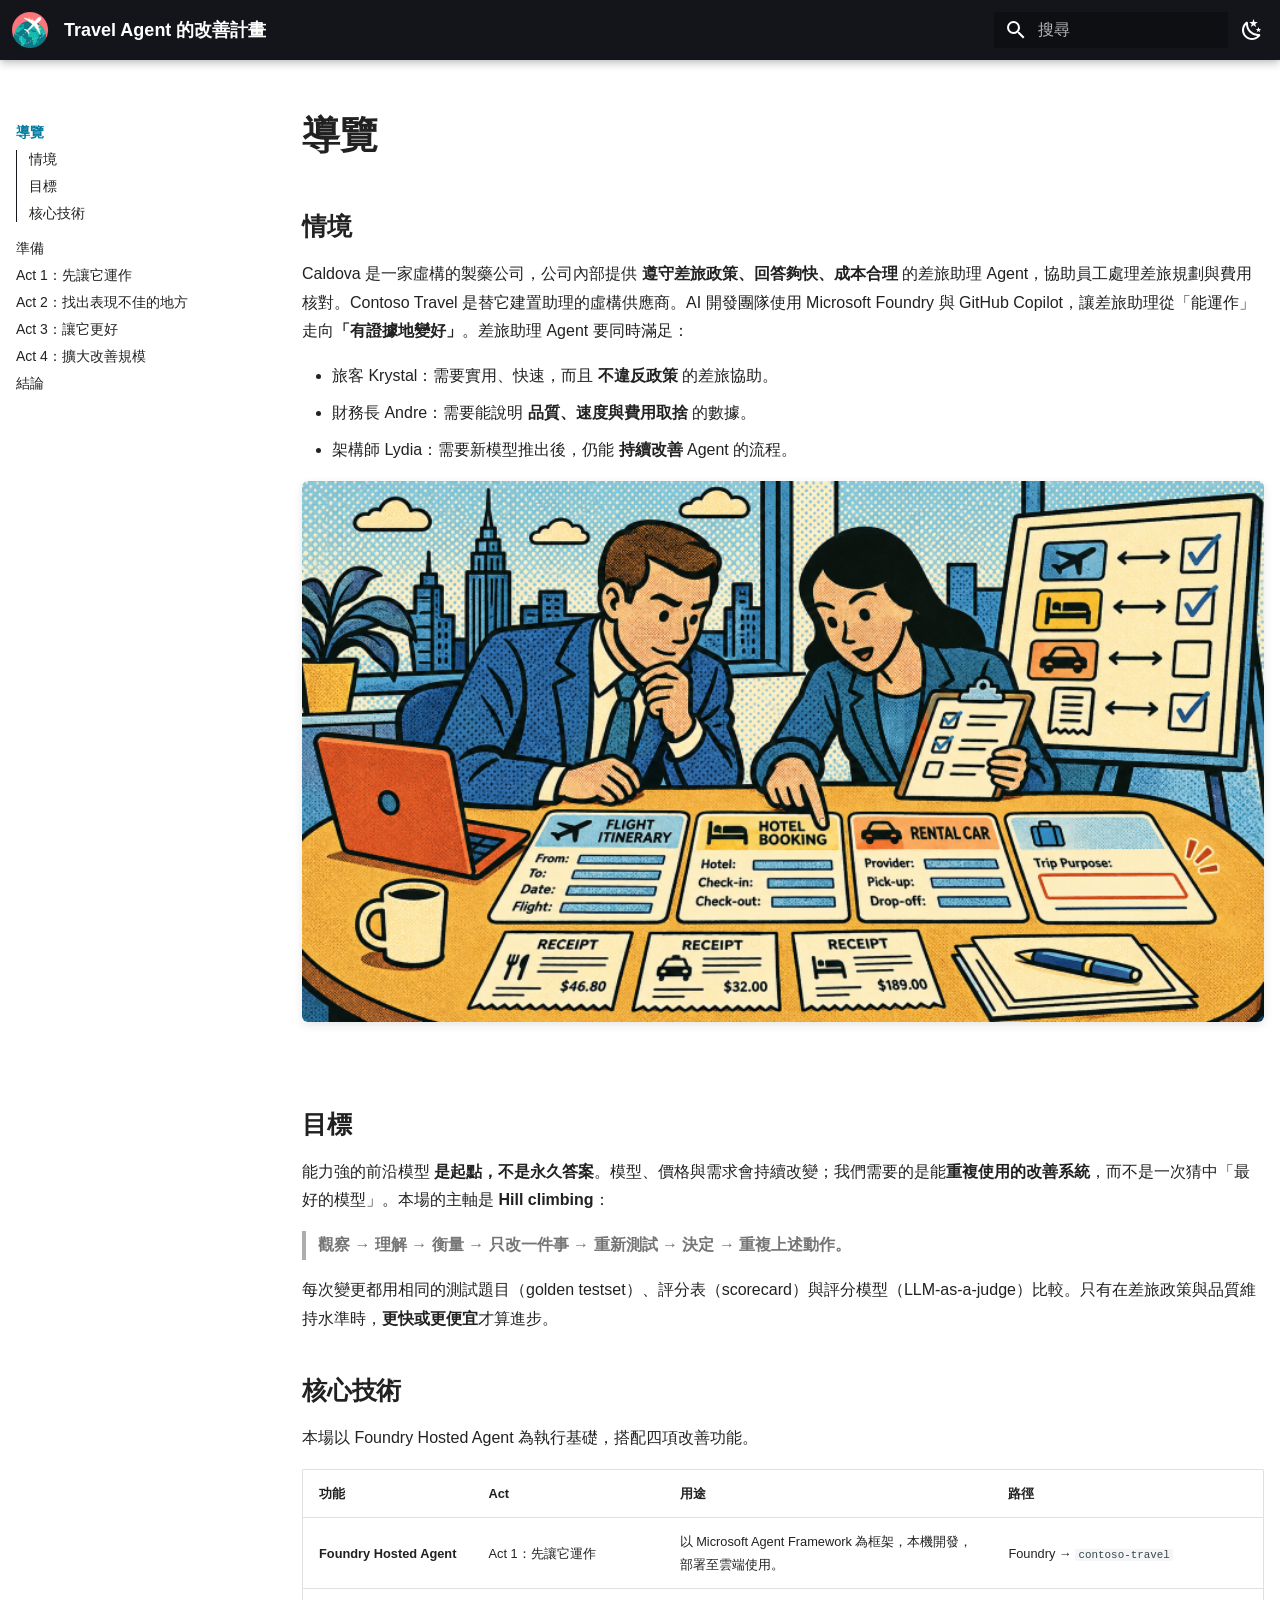
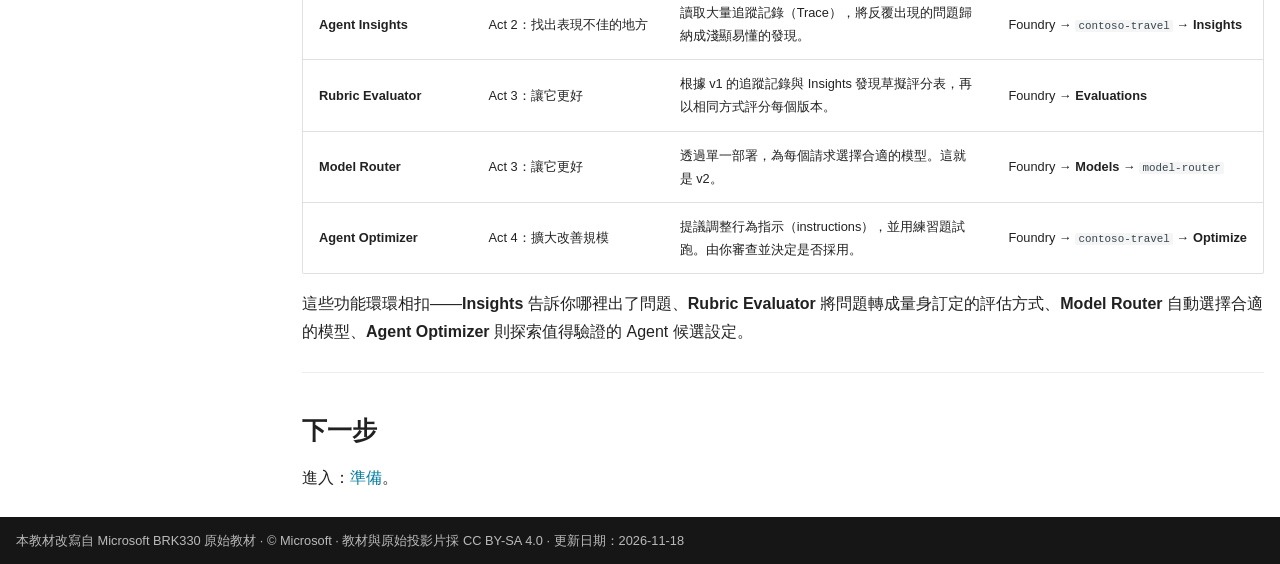
==== commit afd1031c: "Publish latest saved teaching website with MkDocs 1.6.1 Co-authored-by: Copilot <223556219+Copilot@u" ====
--- a/index.html
+++ b/index.html
@@ -596,6 +596,7 @@
 </table>
 </div>
 <p>這些功能環環相扣——<strong>Insights</strong> 告訴你哪裡出了問題、<strong>Rubric Evaluator</strong> 將問題轉成量身訂定的評估方式、<strong>Model Router</strong> 自動選擇合適的模型、<strong>Agent Optimizer</strong> 則探索值得驗證的 Agent 候選設定。</p>
+<hr>
 <h2 id="next">下一步<a class="headerlink" href="#next" title="Permanent link">¶</a></h2>
 <p>進入：<a href="getting-started/">準備</a>。</p>
 
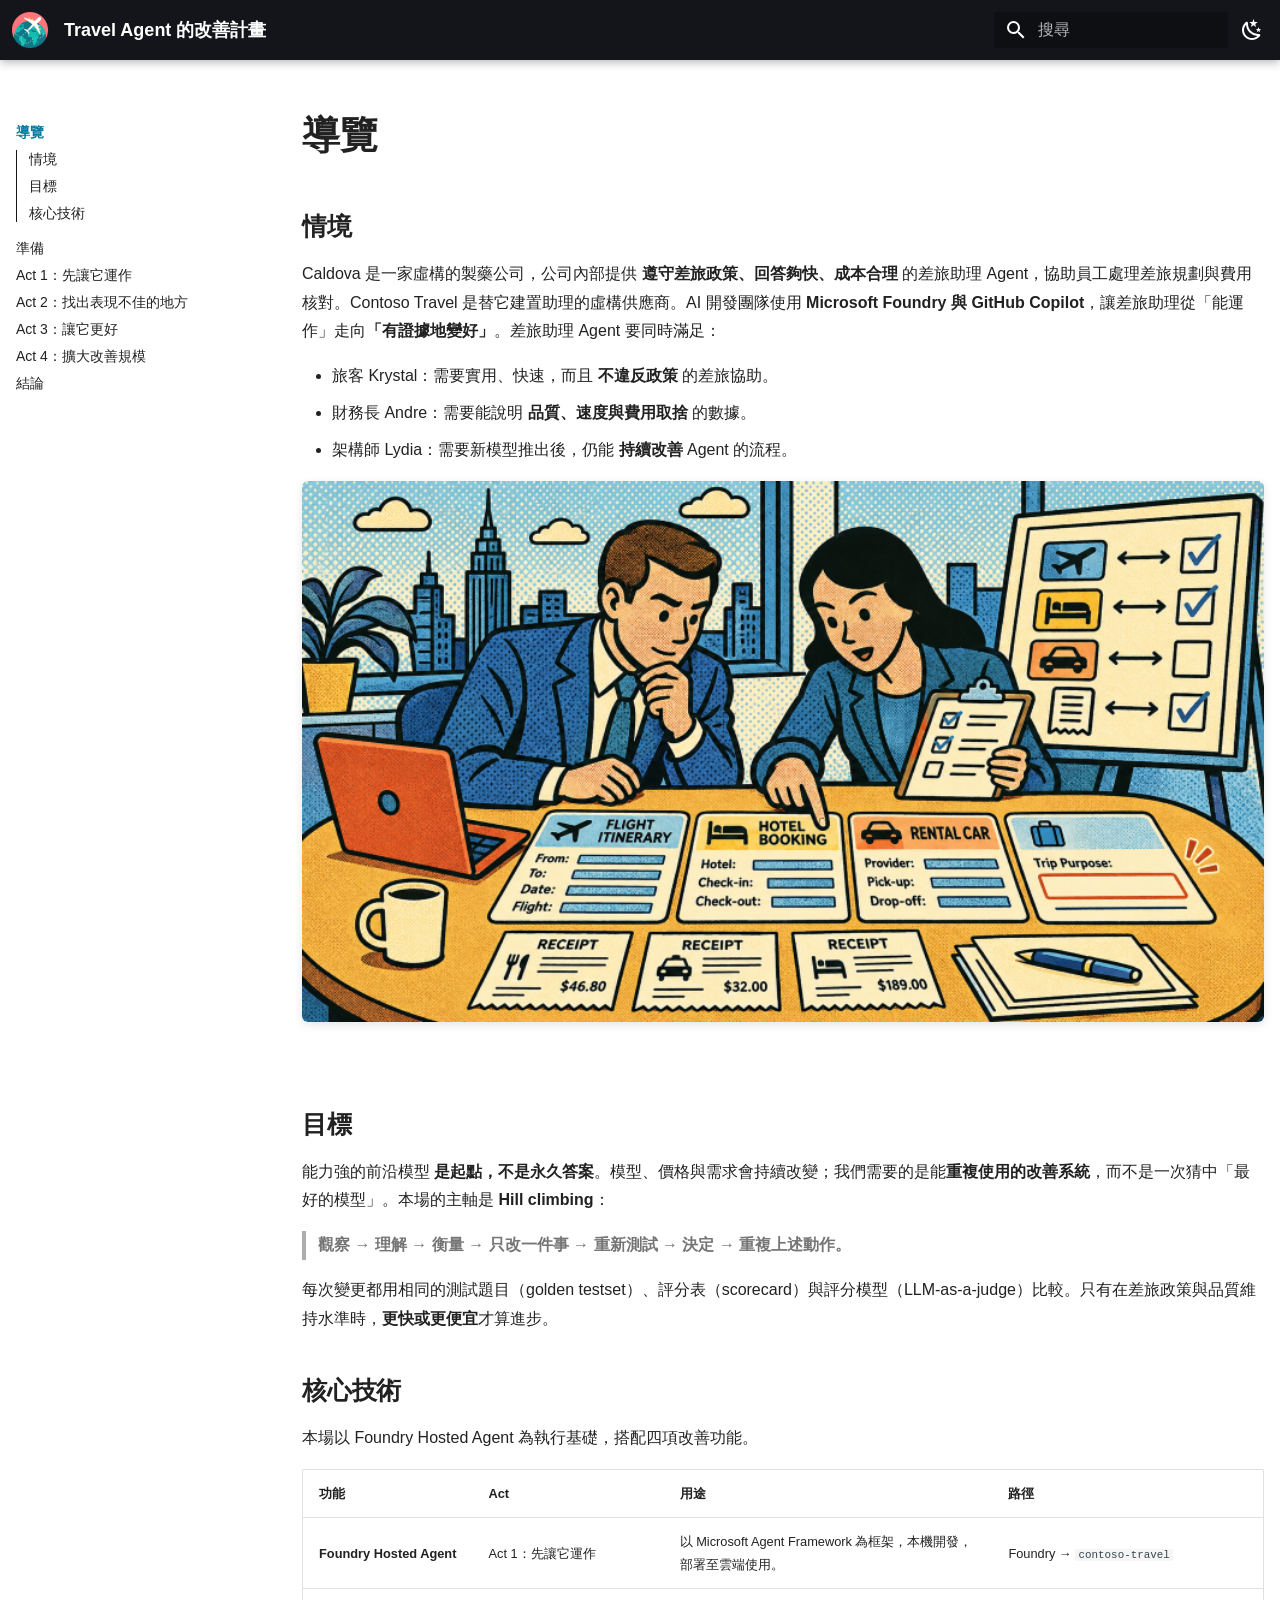
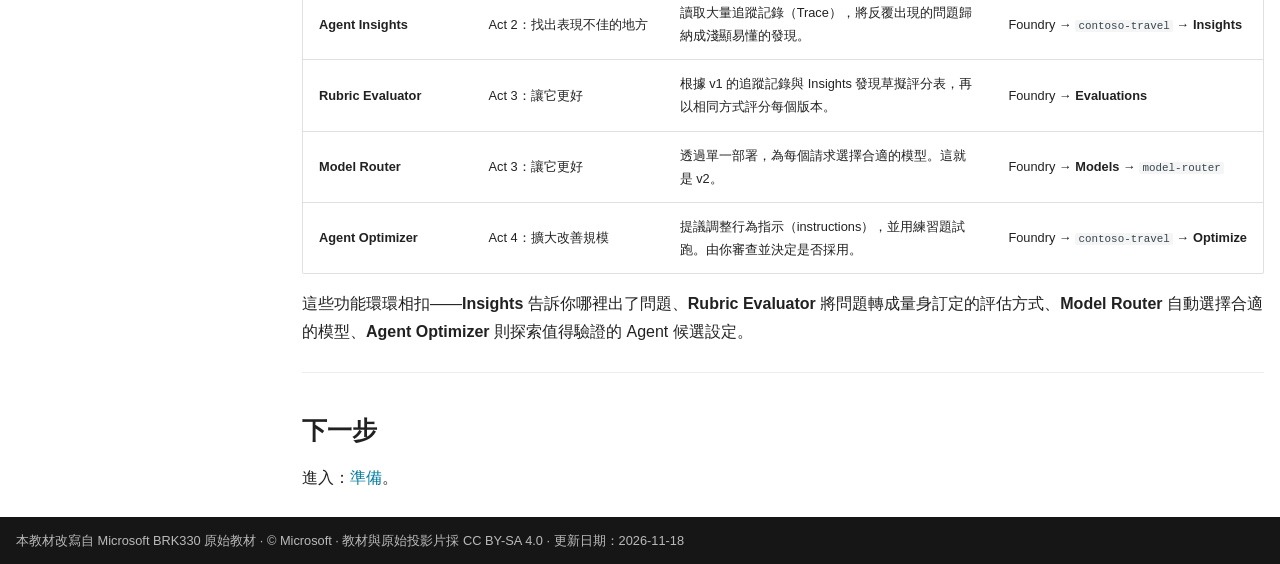
==== commit 3c52fddd: "Publish latest saved teaching website with MkDocs 1.6.1 Co-authored-by: Copilot <223556219+Copilot@u" ====
--- a/index.html
+++ b/index.html
@@ -535,7 +535,7 @@
 
 <h1 class="travel-title workshop-home-title" id="操作導覽">導覽<a class="headerlink" href="#操作導覽" title="Permanent link">¶</a></h1>
 <h2 id="情境">情境<a class="headerlink" href="#情境" title="Permanent link">¶</a></h2>
-<p>Caldova 是一家虛構的製藥公司，公司內部提供 <strong>遵守差旅政策、回答夠快、成本合理</strong> 的差旅助理 Agent，協助員工處理差旅規劃與費用核對。Contoso Travel 是替它建置助理的虛構供應商。AI 開發團隊使用 Microsoft Foundry 與 GitHub Copilot，讓差旅助理從「能運作」走向<strong>「有證據地變好」</strong>。差旅助理 Agent 要同時滿足：</p>
+<p>Caldova 是一家虛構的製藥公司，公司內部提供 <strong>遵守差旅政策、回答夠快、成本合理</strong> 的差旅助理 Agent，協助員工處理差旅規劃與費用核對。Contoso Travel 是替它建置助理的虛構供應商。AI 開發團隊使用 <strong>Microsoft Foundry 與 GitHub Copilot</strong>，讓差旅助理從「能運作」走向<strong>「有證據地變好」</strong>。差旅助理 Agent 要同時滿足：</p>
 <ul>
 <li>旅客 Krystal：需要實用、快速，而且 <strong>不違反政策</strong> 的差旅協助。</li>
 <li>財務長 Andre：需要能說明 <strong>品質、速度與費用取捨</strong> 的數據。</li>
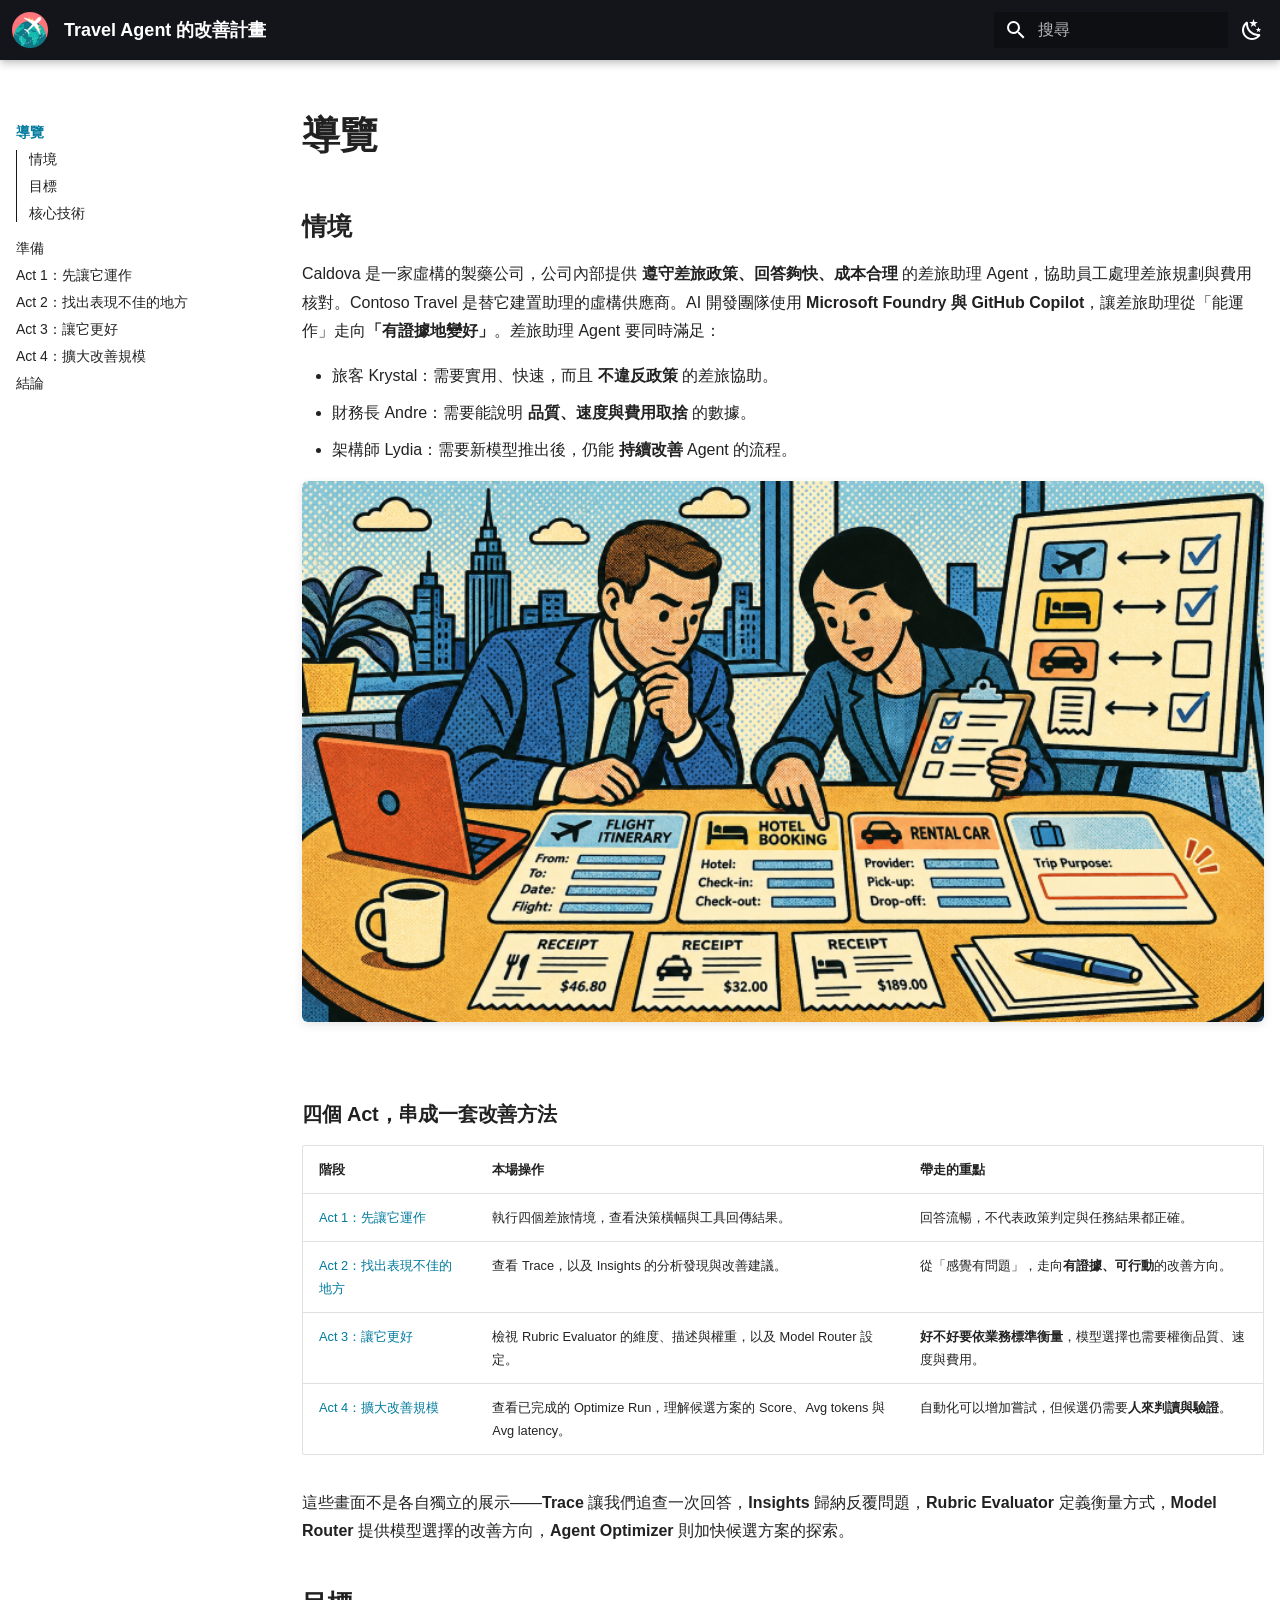
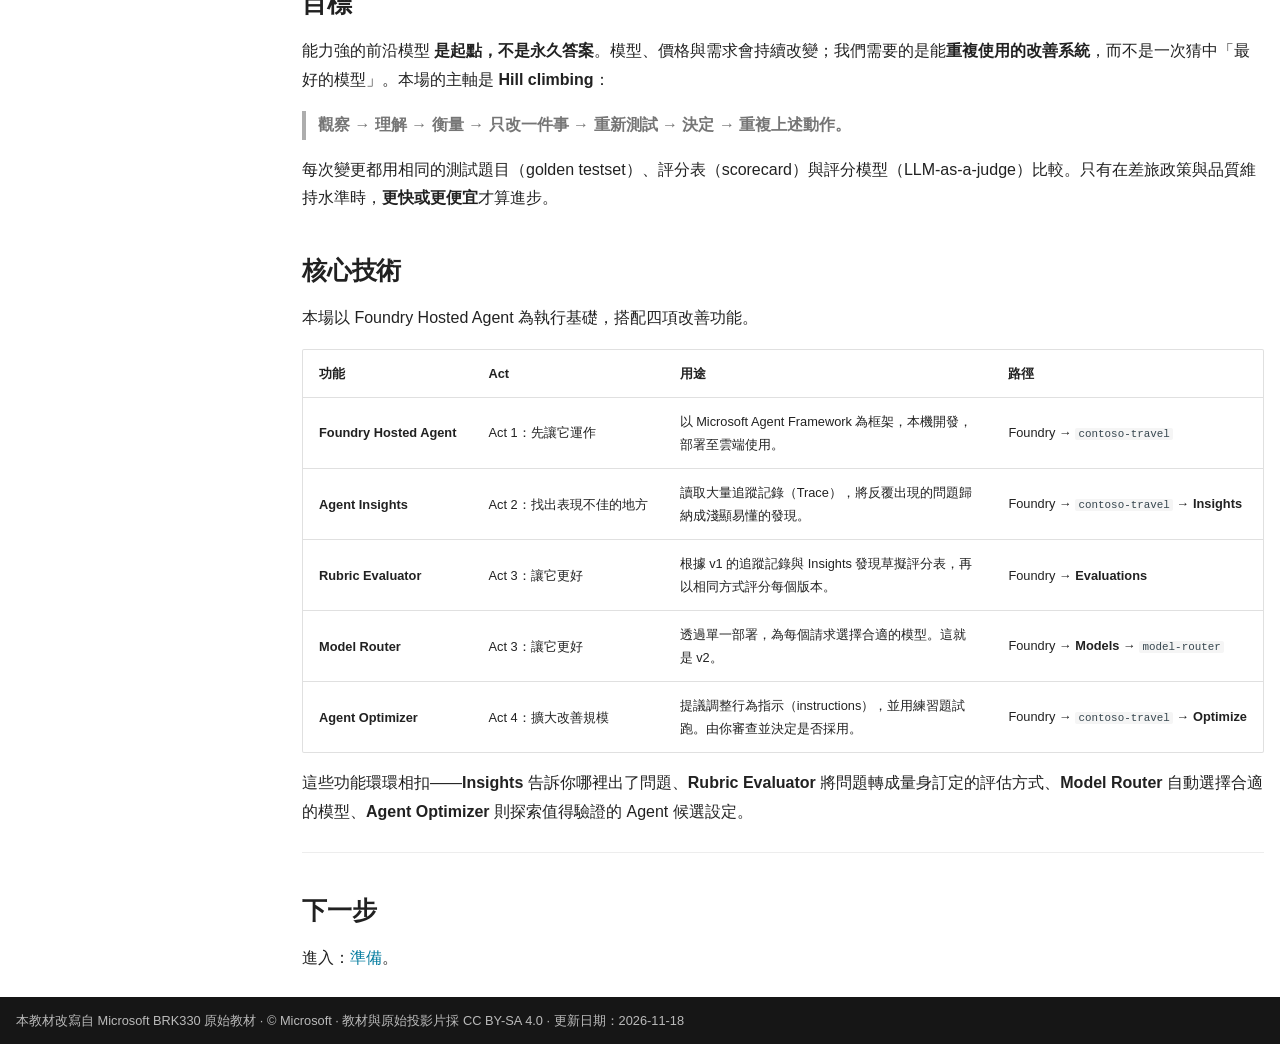
==== commit 55c545fc: "Publish revised closing and homepage recap with MkDocs 1.6.1 Co-authored-by: Copilot <223556219+Copi" ====
--- a/index.html
+++ b/index.html
@@ -543,6 +543,39 @@
 </ul>
 <p><a class="glightbox" data-type="image" data-width="auto" data-height="auto" href="assets/images/travel-workshop-01-evidence-verification.png" data-title="差旅助理情境插畫：核對行程、收據與政策" data-desc-position="bottom"><img alt="差旅助理情境插畫：核對行程、收據與政策" class="travel-workshop-01-evidence-verification" fetchpriority="high" height="1100" loading="eager" src="assets/images/travel-workshop-01-evidence-verification.png" width="2200"></a></p>
 <p><br></p>
+<h3 id="四個-act串成一套改善方法">四個 Act，串成一套改善方法<a class="headerlink" href="#四個-act串成一套改善方法" title="Permanent link">¶</a></h3>
+<table>
+<thead>
+<tr>
+<th>階段</th>
+<th>本場操作</th>
+<th>帶走的重點</th>
+</tr>
+</thead>
+<tbody>
+<tr>
+<td><a href="act-1/">Act 1：先讓它運作</a></td>
+<td>執行四個差旅情境，查看決策橫幅與工具回傳結果。</td>
+<td>回答流暢，不代表政策判定與任務結果都正確。</td>
+</tr>
+<tr>
+<td><a href="act-2/">Act 2：找出表現不佳的地方</a></td>
+<td>查看 Trace，以及 Insights 的分析發現與改善建議。</td>
+<td>從「感覺有問題」，走向<strong>有證據、可行動</strong>的改善方向。</td>
+</tr>
+<tr>
+<td><a href="act-3/">Act 3：讓它更好</a></td>
+<td>檢視 Rubric Evaluator 的維度、描述與權重，以及 Model Router 設定。</td>
+<td><strong>好不好要依業務標準衡量</strong>，模型選擇也需要權衡品質、速度與費用。</td>
+</tr>
+<tr>
+<td><a href="act-4/">Act 4：擴大改善規模</a></td>
+<td>查看已完成的 Optimize Run，理解候選方案的 Score、Avg tokens 與 Avg latency。</td>
+<td>自動化可以增加嘗試，但候選仍需要<strong>人來判讀與驗證</strong>。</td>
+</tr>
+</tbody>
+</table>
+<p>這些畫面不是各自獨立的展示——<strong>Trace</strong> 讓我們追查一次回答，<strong>Insights</strong> 歸納反覆問題，<strong>Rubric Evaluator</strong> 定義衡量方式，<strong>Model Router</strong> 提供模型選擇的改善方向，<strong>Agent Optimizer</strong> 則加快候選方案的探索。</p>
 <h2 id="目標">目標<a class="headerlink" href="#目標" title="Permanent link">¶</a></h2>
 <p>能力強的前沿模型 <strong>是起點，不是永久答案</strong>。模型、價格與需求會持續改變；我們需要的是能<strong>重複使用的改善系統</strong>，而不是一次猜中「最好的模型」。本場的主軸是 <strong>Hill climbing</strong>：</p>
 <blockquote>
